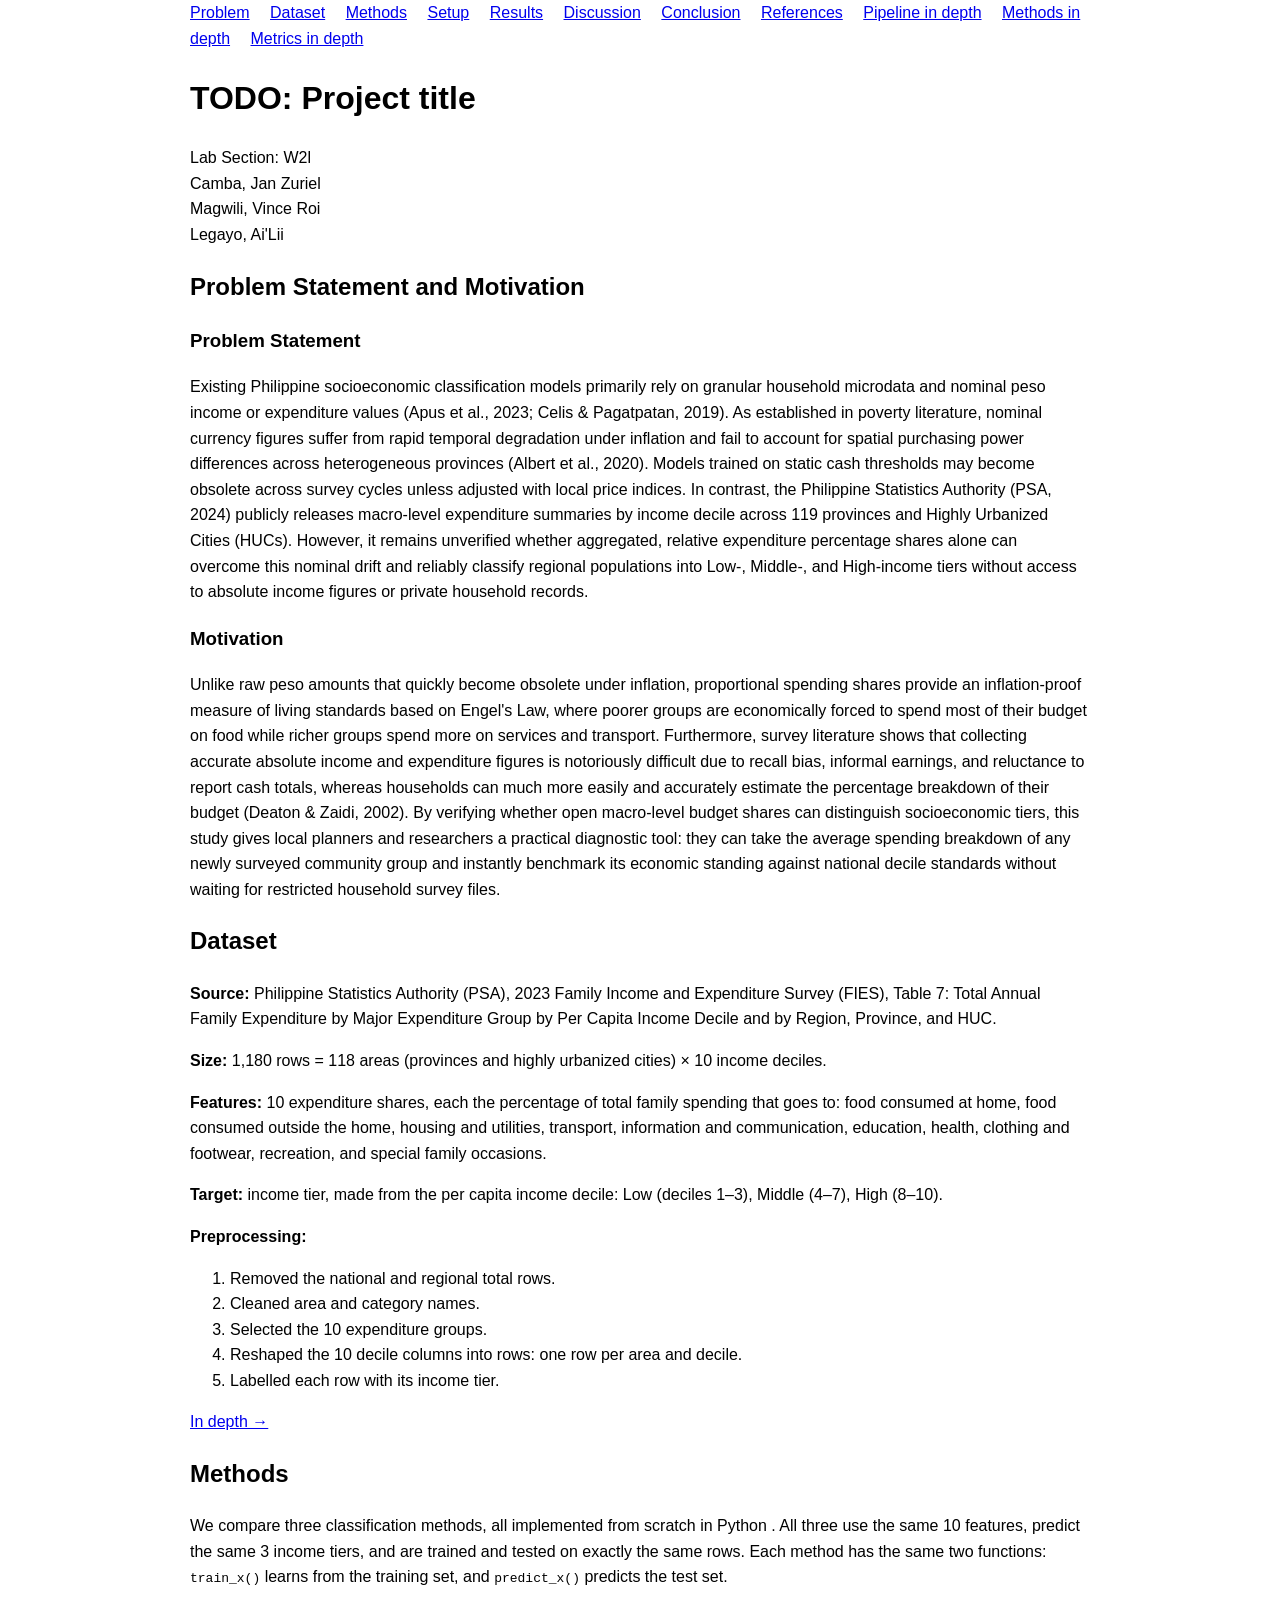
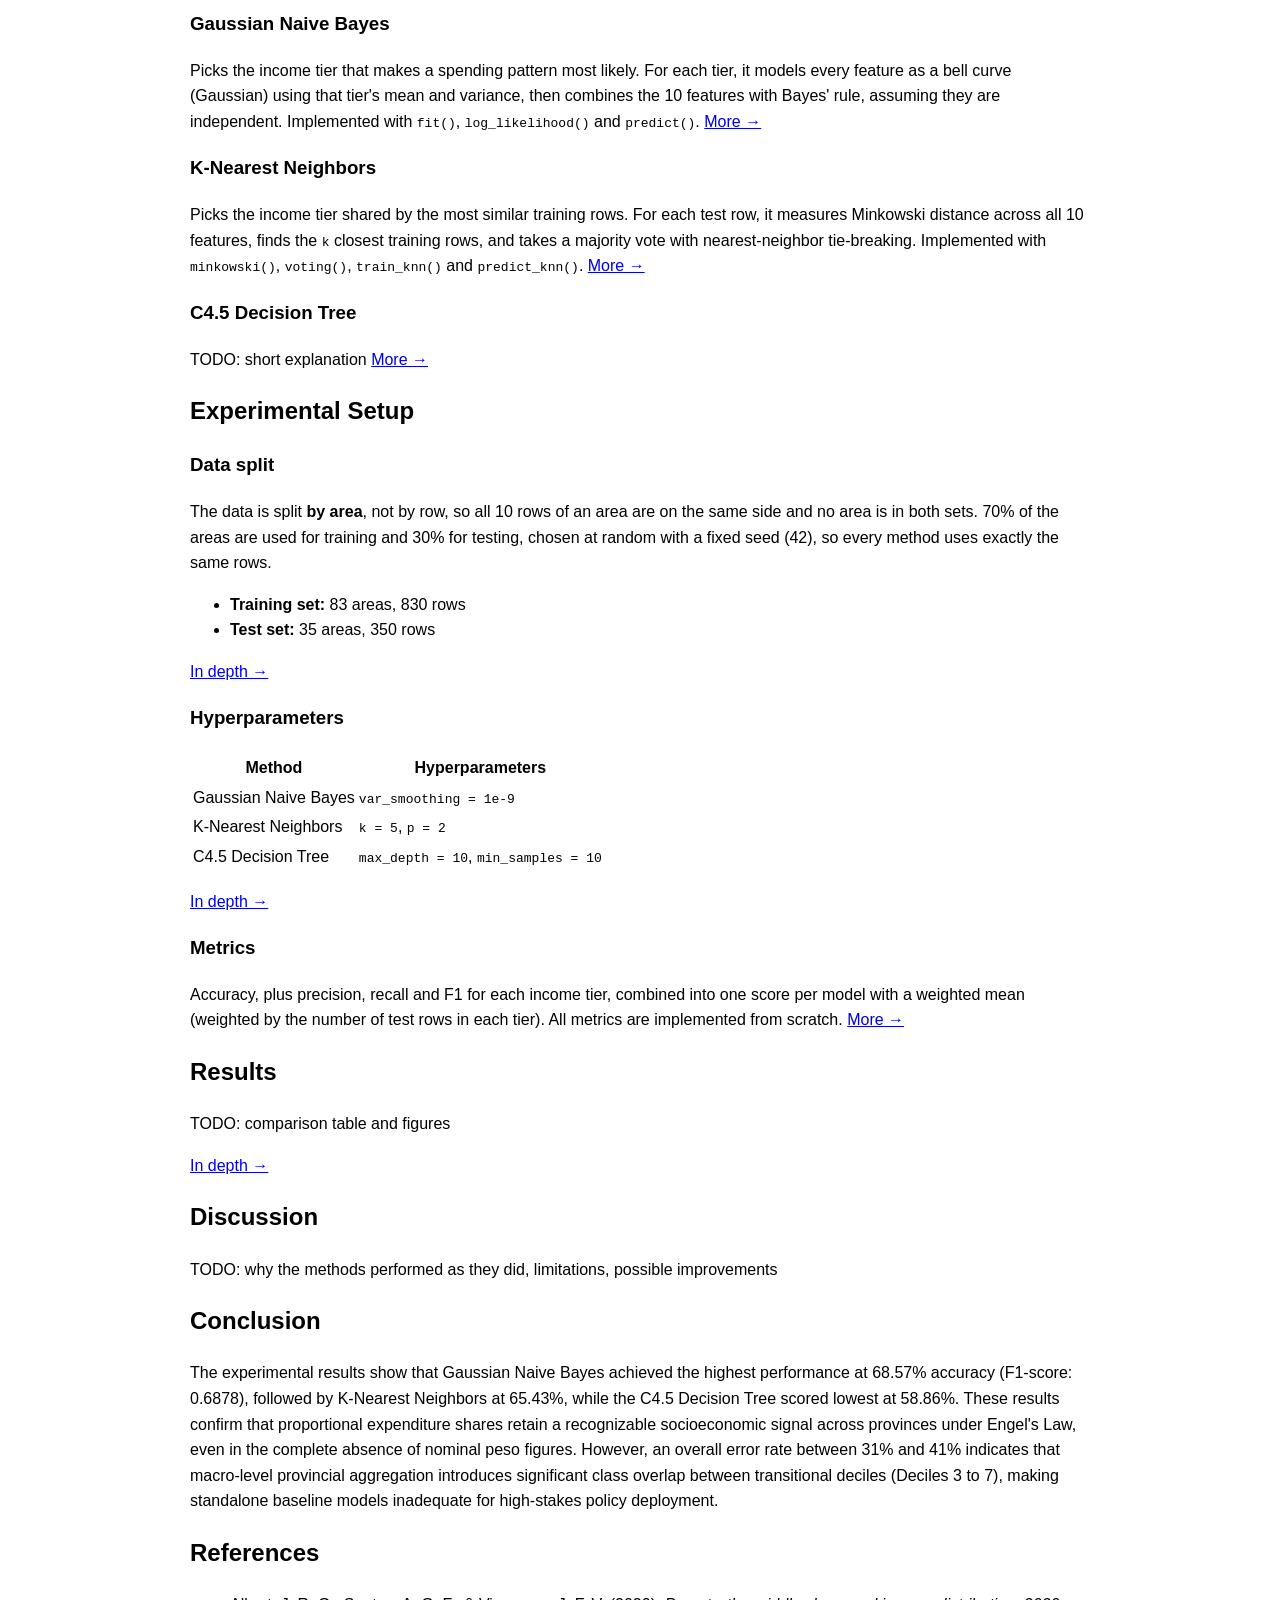
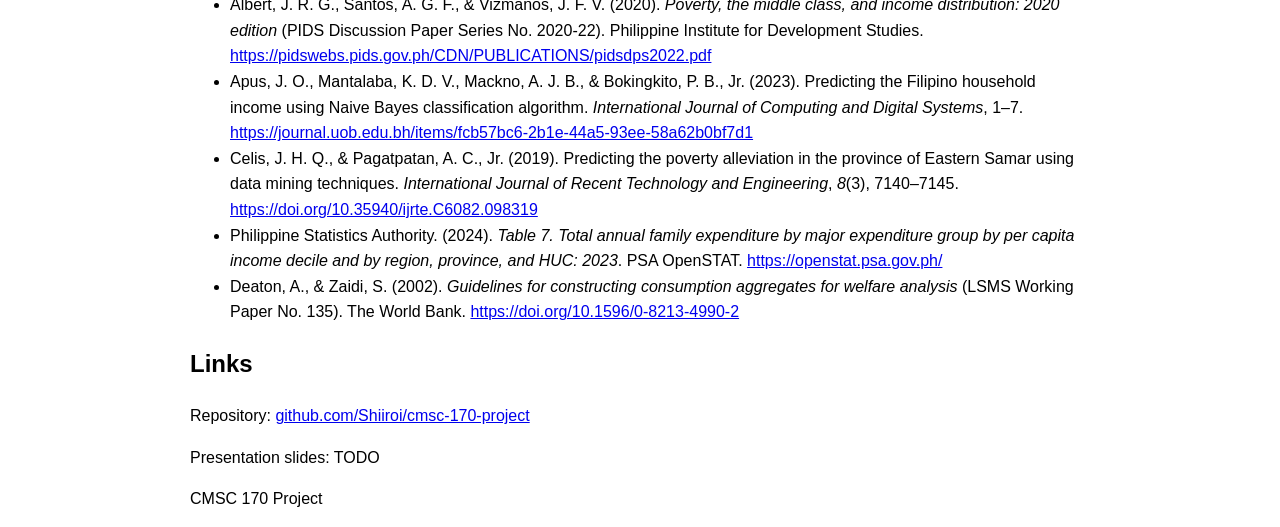
==== docs/index.html @ 62a9081d "feat: added contents for overall for prob,conclu and knn" ====
<!DOCTYPE html>
<html lang="en">

<head>
    <meta charset="UTF-8">
    <meta name="viewport" content="width=device-width, initial-scale=1.0">
    <title>CMSC 170 Project</title>
    <link rel="stylesheet" href="css/style.css">
</head>

<body>
    <header class="site-header">
        <nav class="site-nav">
            <a href="#problem">Problem</a>
            <a href="#dataset">Dataset</a>
            <a href="#methods">Methods</a>
            <a href="#setup">Setup</a>
            <a href="#results">Results</a>
            <a href="#discussion">Discussion</a>
            <a href="#conclusion">Conclusion</a>
            <a href="#references">References</a>
            <a href="pipeline.html">Pipeline in depth</a>
            <a href="methods.html">Methods in depth</a>
            <a href="metrics.html">Metrics in depth</a>
        </nav>
    </header>

    <main>
        <!-- 1. Title and group members -->
        <h1>TODO: Project title</h1>
        <p class="members">Lab Section: W2l<br>
            Camba, Jan Zuriel<br>
            Magwili, Vince Roi<br>
            Legayo, Ai'Lii</p>

        <!-- 2. Problem statement and motivation -->
        <section id="problem">
            <h2>Problem Statement and Motivation</h2>

            <h3>Problem Statement</h3>
            <p>Existing Philippine socioeconomic classification models primarily rely on granular household microdata
                and nominal peso income or expenditure values (Apus et al., 2023; Celis &amp; Pagatpatan, 2019). As
                established in poverty literature, nominal currency figures suffer from rapid temporal degradation under
                inflation and fail to account for spatial purchasing power differences across heterogeneous provinces
                (Albert et al., 2020). Models trained on static cash thresholds may become obsolete across survey
                cycles unless adjusted with local price indices. In contrast, the Philippine Statistics Authority (PSA,
                2024) publicly releases macro-level expenditure summaries by income decile across 119 provinces and
                Highly Urbanized Cities (HUCs). However, it remains unverified whether aggregated, relative expenditure
                percentage shares alone can overcome this nominal drift and reliably classify regional populations into
                Low-, Middle-, and High-income tiers without access to absolute income figures or private household
                records.</p>

            <h3>Motivation</h3>
            <p>
                Unlike raw peso amounts that quickly become obsolete under inflation, proportional spending shares
                provide an inflation-proof measure of living standards based on Engel's Law, where poorer groups are
                economically forced to spend most of their budget on food while richer groups spend more on services and
                transport. Furthermore, survey literature shows that collecting accurate absolute income and expenditure
                figures is notoriously difficult due to recall bias, informal earnings, and reluctance to report cash
                totals, whereas households can much more easily and accurately estimate the percentage breakdown of
                their budget (Deaton &amp; Zaidi, 2002). By verifying whether open macro-level budget shares can
                distinguish socioeconomic tiers, this study gives local planners and researchers a practical diagnostic
                tool: they can take the average spending breakdown of any newly surveyed community group and instantly
                benchmark its economic standing against national decile standards without waiting for restricted
                household survey files.
            </p>

            <!-- 3. Dataset description -->
            <section id="dataset">
                <h2>Dataset</h2>
                <p><strong>Source:</strong> Philippine Statistics Authority (PSA), 2023 Family Income
                    and Expenditure Survey (FIES), Table 7: Total Annual Family Expenditure by Major
                    Expenditure Group by Per Capita Income Decile and by Region, Province, and HUC.</p>
                <p><strong>Size:</strong> 1,180 rows = 118 areas (provinces and highly urbanized cities)
                    × 10 income deciles.</p>
                <p><strong>Features:</strong> 10 expenditure shares, each the percentage of total family
                    spending that goes to: food consumed at home, food consumed outside the home,
                    housing and utilities, transport, information and communication, education, health,
                    clothing and footwear, recreation, and special family occasions.</p>
                <p><strong>Target:</strong> income tier, made from the per capita income decile:
                    Low (deciles 1–3), Middle (4–7), High (8–10).</p>
                <p><strong>Preprocessing:</strong></p>
                <ol>
                    <li>Removed the national and regional total rows.</li>
                    <li>Cleaned area and category names.</li>
                    <li>Selected the 10 expenditure groups.</li>
                    <li>Reshaped the 10 decile columns into rows: one row per area and decile.</li>
                    <li>Labelled each row with its income tier.</li>
                </ol>
                <p><a href="pipeline.html#preprocessing">In depth →</a></p>
            </section>

            <!-- 4. Methods -->
            <section id="methods">
                <h2>Methods</h2>
                <p>We compare three classification methods, all implemented from scratch in Python
                    . All three use the same 10 features, predict the same 3 income tiers,
                    and are trained and tested on exactly the same rows. Each method has the same
                    two functions: <code>train_x()</code> learns from the training set, and
                    <code>predict_x()</code> predicts the test set.
                </p>

                <h3>Gaussian Naive Bayes</h3>
                <p>Picks the income tier that makes a spending pattern most likely. For each tier, it
                    models every feature as a bell curve (Gaussian) using that tier's mean and
                    variance, then combines the 10 features with Bayes' rule, assuming they are
                    independent. Implemented with <code>fit()</code>, <code>log_likelihood()</code>
                    and <code>predict()</code>. <a href="methods.html#naive-bayes">More →</a></p>

                <h3>K-Nearest Neighbors</h3>
                <p>Picks the income tier shared by the most similar training rows. For each test row,
                    it measures Minkowski distance across all 10 features, finds the <code>k</code>
                    closest training rows, and takes a majority vote with nearest-neighbor
                    tie-breaking. Implemented with <code>minkowski()</code>, <code>voting()</code>,
                    <code>train_knn()</code> and <code>predict_knn()</code>. <a href="methods.html#knn">More →</a>
                </p>

                <h3>C4.5 Decision Tree</h3>
                <p>TODO: short explanation <a href="methods.html#decision-tree">More →</a></p>
            </section>

            <!-- 5. Experimental setup -->
            <section id="setup">
                <h2>Experimental Setup</h2>

                <h3>Data split</h3>
                <p>The data is split <strong>by area</strong>, not by row, so all 10 rows of an area
                    are on the same side and no area is in both sets. 70% of the areas are used for
                    training and 30% for testing, chosen at random with a fixed seed (42), so every
                    method uses exactly the same rows.</p>
                <ul>
                    <li><strong>Training set:</strong> 83 areas, 830 rows</li>
                    <li><strong>Test set:</strong> 35 areas, 350 rows</li>
                </ul>
                <p><a href="pipeline.html#split">In depth →</a></p>

                <h3>Hyperparameters</h3>
                <table>
                    <thead>
                        <tr>
                            <th>Method</th>
                            <th>Hyperparameters</th>
                        </tr>
                    </thead>
                    <tbody>
                        <tr>
                            <td>Gaussian Naive Bayes</td>
                            <td><code>var_smoothing = 1e-9</code></td>
                        </tr>
                        <tr>
                            <td>K-Nearest Neighbors</td>
                            <td><code>k = 5</code>, <code>p = 2</code></td>
                        </tr>
                        <tr>
                            <td>C4.5 Decision Tree</td>
                            <td><code>max_depth = 10</code>, <code>min_samples = 10</code></td>
                        </tr>
                    </tbody>
                </table>
                <p><a href="pipeline.html#training">In depth →</a></p>

                <h3>Metrics</h3>
                <p>Accuracy, plus precision, recall and F1 for each income tier, combined into one
                    score per model with a weighted mean (weighted by the number of test rows in each
                    tier). All metrics are implemented from scratch.
                    <a href="metrics.html">More →</a>
                </p>
            </section>

            <!-- 6. Results -->
            <section id="results">
                <h2>Results</h2>
                <p>TODO: comparison table and figures</p>
                <p><a href="pipeline.html#evaluation">In depth →</a></p>
            </section>

            <!-- 7. Discussion -->
            <section id="discussion">
                <h2>Discussion</h2>
                <p>TODO: why the methods performed as they did, limitations, possible improvements</p>
            </section>

            <!-- 8. Conclusion -->
            <section id="conclusion">
                <h2>Conclusion</h2>
                <p>The experimental results show that Gaussian Naive Bayes achieved the highest performance at 68.57%
                    accuracy (F1-score: 0.6878), followed by K-Nearest Neighbors at 65.43%, while the C4.5 Decision Tree
                    scored lowest at 58.86%. These results confirm that proportional expenditure shares retain a
                    recognizable socioeconomic signal across provinces under Engel's Law, even in the complete absence
                    of nominal peso figures. However, an overall error rate between 31% and 41% indicates that
                    macro-level provincial aggregation introduces significant class overlap between transitional deciles
                    (Deciles 3 to 7), making standalone baseline models inadequate for high-stakes policy deployment.
                </p>
            </section>

            <!-- 9. References -->
            <section id="references">
                <h2>References</h2>
                <ul>
                    <li>Albert, J. R. G., Santos, A. G. F., &amp; Vizmanos, J. F. V. (2020). <em>Poverty, the middle
                            class, and income distribution: 2020 edition</em> (PIDS Discussion Paper Series No.
                        2020-22). Philippine Institute for Development Studies. <a
                            href="https://pidswebs.pids.gov.ph/CDN/PUBLICATIONS/pidsdps2022.pdf">https://pidswebs.pids.gov.ph/CDN/PUBLICATIONS/pidsdps2022.pdf</a>
                    </li>
                    <li>Apus, J. O., Mantalaba, K. D. V., Mackno, A. J. B., &amp; Bokingkito, P. B., Jr. (2023).
                        Predicting the Filipino household income using Naive Bayes classification algorithm.
                        <em>International Journal of Computing and Digital Systems</em>, 1–7. <a
                            href="https://journal.uob.edu.bh/items/fcb57bc6-2b1e-44a5-93ee-58a62b0bf7d1">https://journal.uob.edu.bh/items/fcb57bc6-2b1e-44a5-93ee-58a62b0bf7d1</a>
                    </li>
                    <li>Celis, J. H. Q., &amp; Pagatpatan, A. C., Jr. (2019). Predicting the poverty alleviation in the
                        province of Eastern Samar using data mining techniques. <em>International Journal of Recent
                            Technology and Engineering</em>, <em>8</em>(3), 7140–7145. <a
                            href="https://doi.org/10.35940/ijrte.C6082.098319">https://doi.org/10.35940/ijrte.C6082.098319</a>
                    </li>
                    <li>Philippine Statistics Authority. (2024). <em>Table 7. Total annual family expenditure by major
                            expenditure group by per capita income decile and by region, province, and HUC: 2023</em>.
                        PSA OpenSTAT. <a href="https://openstat.psa.gov.ph/">https://openstat.psa.gov.ph/</a></li>
                    <li>Deaton, A., &amp; Zaidi, S. (2002). <em>Guidelines for constructing consumption aggregates for
                            welfare analysis</em> (LSMS Working Paper No. 135). The World Bank. <a
                            href="https://doi.org/10.1596/0-8213-4990-2">https://doi.org/10.1596/0-8213-4990-2</a>
                    </li>
                </ul>
            </section>

            <!-- 10. Links -->
            <section id="links">
                <h2>Links</h2>
                <p>Repository: <a
                        href="https://github.com/Shiiroi/cmsc-170-project">github.com/Shiiroi/cmsc-170-project</a></p>
                <p>Presentation slides: TODO</p>
            </section>
    </main>

    <footer class="site-footer">
        <p>CMSC 170 Project</p>
    </footer>
</body>

</html>
---- docs/css/style.css ----
body {
  font-family: sans-serif;
  max-width: 900px;
  margin: 0 auto;
  padding: 0 16px;
  line-height: 1.6;
}

.site-nav a {
  margin-right: 16px;
}

.site-nav a.active {
  font-weight: bold;
}


/* ---------- pipeline figure (pipeline.html) ---------- */
.pipeline-figure { margin: 12px 0 16px; overflow-x: auto; }
.pipeline-svg { width: 100%; min-width: 620px; max-width: 900px; height: auto; display: block; }
.pipe-box rect { fill: #f6f7fb; stroke: #99a; stroke-width: 1.2; }
.pipe-box.data rect { fill: #fff; stroke-dasharray: 5 3; }
.pipe-box:hover rect { fill: #e3e7f7; }
.pipe-box.current rect { fill: #3b4cca; stroke: #3b4cca; }
.pipe-label { font: 14px sans-serif; text-anchor: middle; fill: #222; }
.pipe-sub { font: 11px monospace; text-anchor: middle; fill: #667; }
.pipe-box.current .pipe-label, .pipe-box.current .pipe-sub { fill: #fff; }
.pipe-line { stroke: #889; stroke-width: 1.5; }
.pipe-arrowhead { fill: #889; }
 
/* "What it does / Input → output / Where in the code" box */
.stage-meta { background: #f6f7fb; border-left: 3px solid #99a; padding: 6px 12px; margin: 8px 0; }
.stage-meta p { margin: 4px 0; }
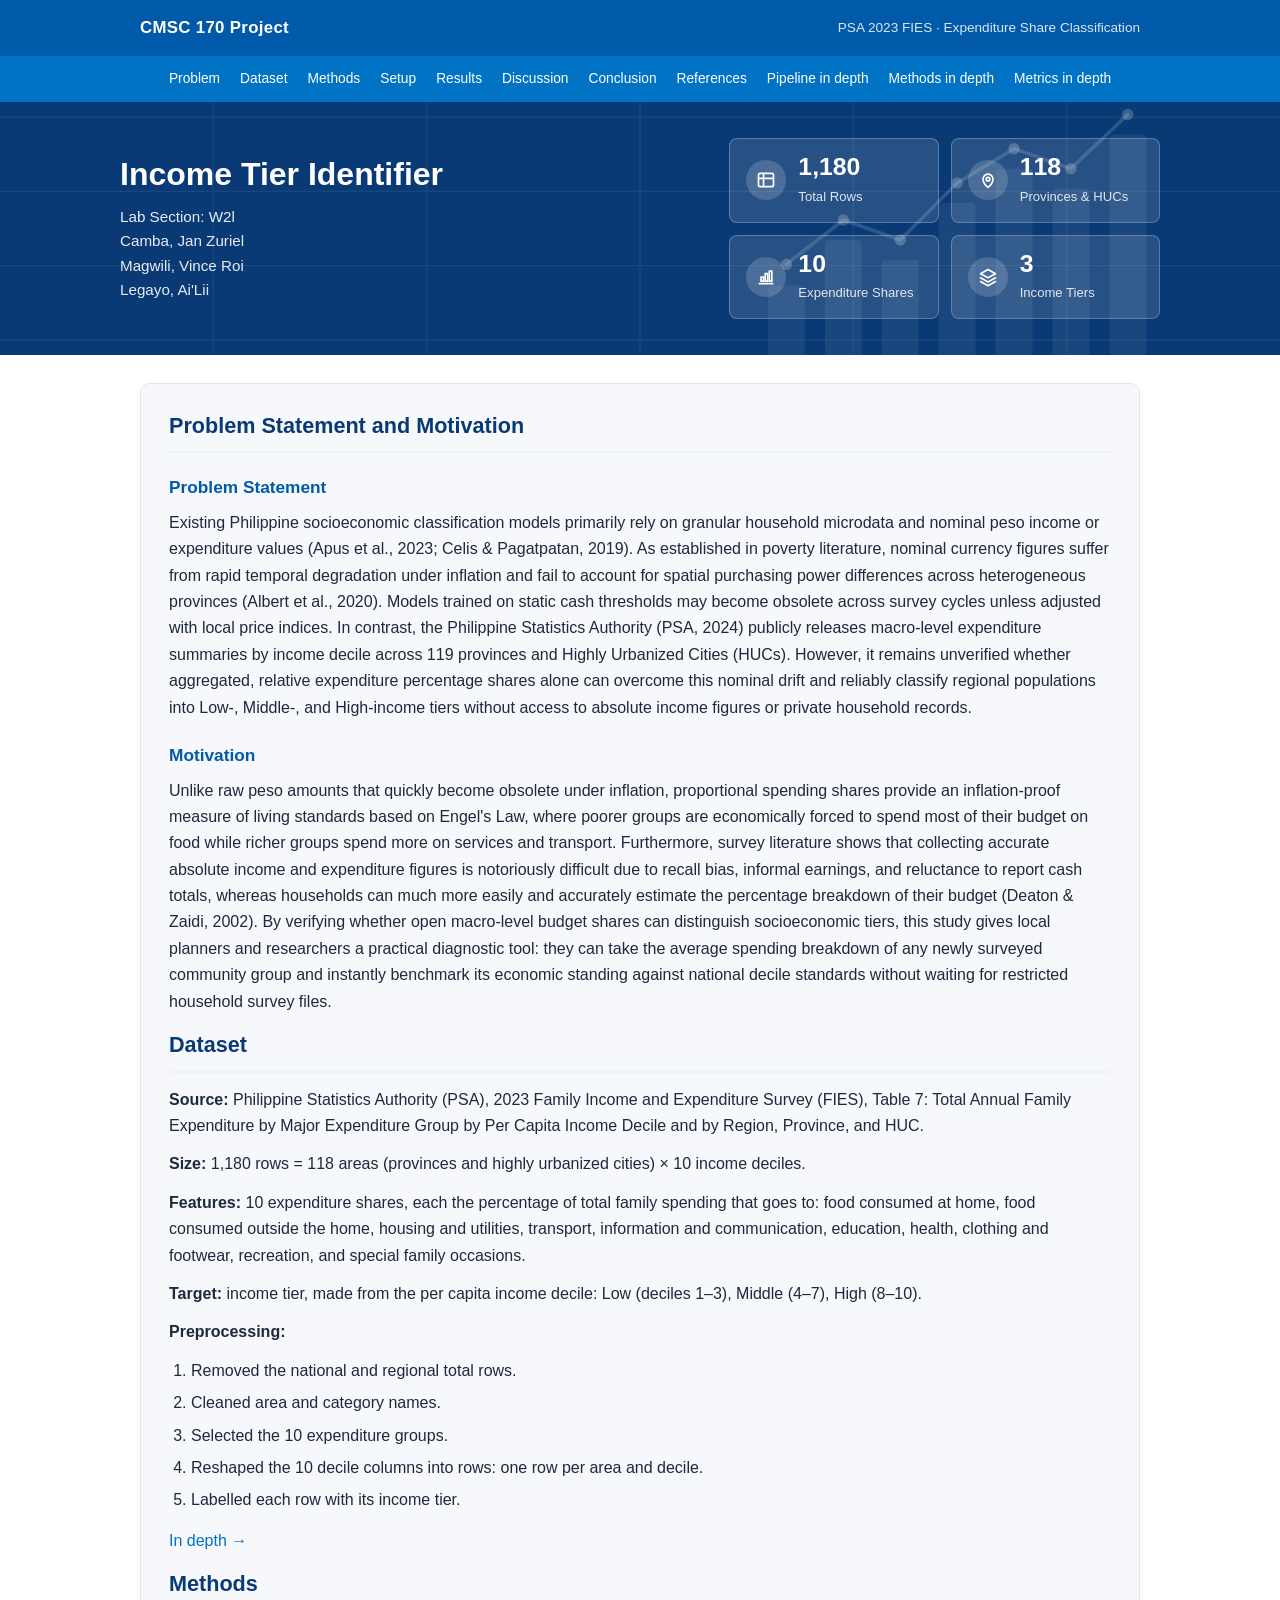
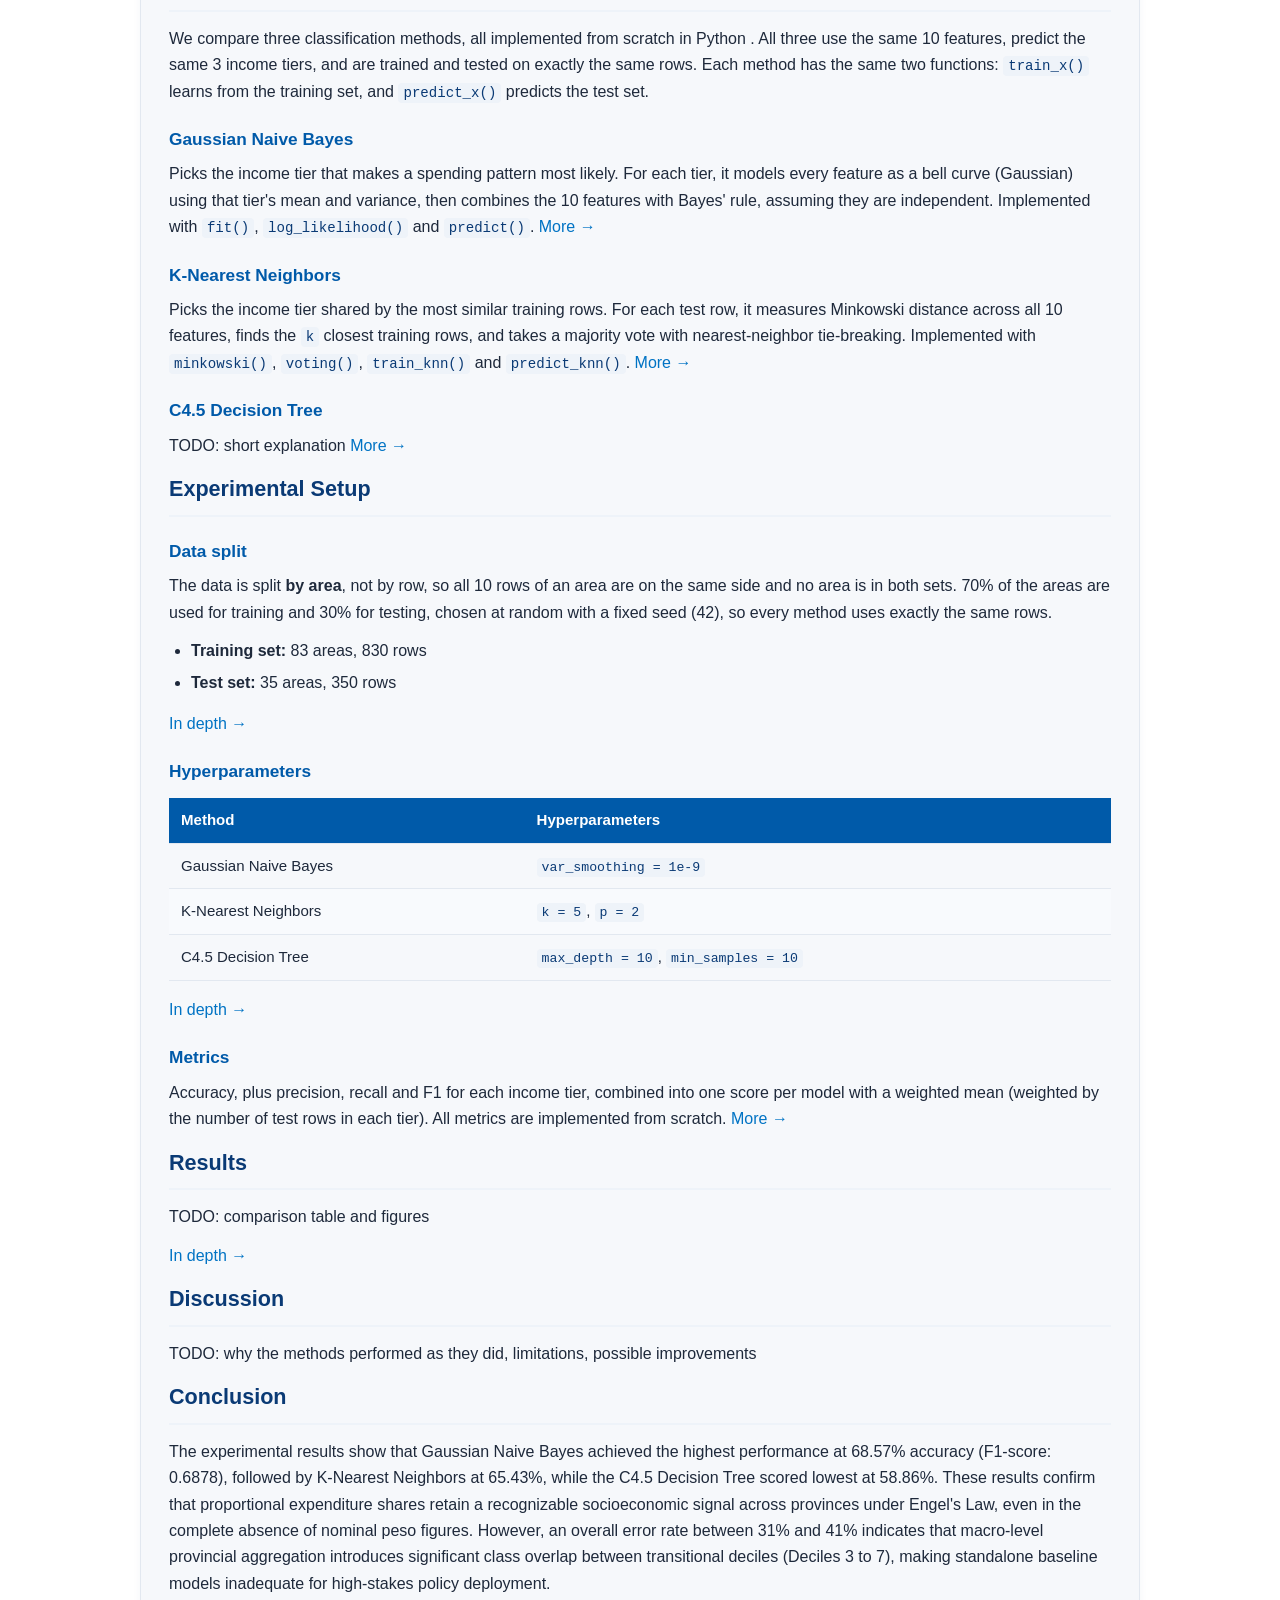
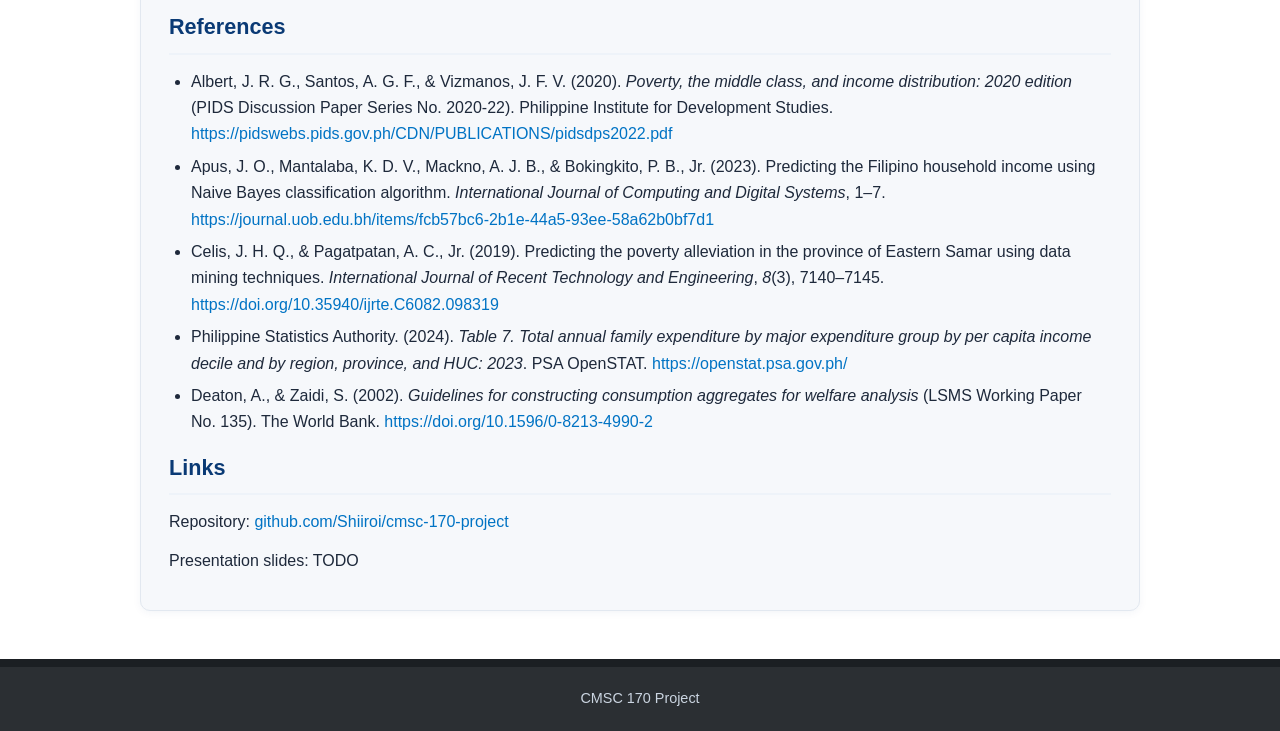
==== commit 2d25a644: "feat: added initlial design" ====
--- a/docs/index.html
+++ b/docs/index.html
@@ -4,34 +4,84 @@
 <head>
     <meta charset="UTF-8">
     <meta name="viewport" content="width=device-width, initial-scale=1.0">
-    <title>CMSC 170 Project</title>
+    <title>Income Tier Identifier</title>
     <link rel="stylesheet" href="css/style.css">
 </head>
 
 <body>
     <header class="site-header">
-        <nav class="site-nav">
-            <a href="#problem">Problem</a>
-            <a href="#dataset">Dataset</a>
-            <a href="#methods">Methods</a>
-            <a href="#setup">Setup</a>
-            <a href="#results">Results</a>
-            <a href="#discussion">Discussion</a>
-            <a href="#conclusion">Conclusion</a>
-            <a href="#references">References</a>
-            <a href="pipeline.html">Pipeline in depth</a>
-            <a href="methods.html">Methods in depth</a>
-            <a href="metrics.html">Metrics in depth</a>
-        </nav>
+        <div class="agency-bar">
+            <span class="agency-title">CMSC 170 Project</span>
+            <span class="agency-subtitle">PSA 2023 FIES · Expenditure Share Classification</span>
+        </div>
+        <div class="site-nav-wrap">
+            <nav class="site-nav">
+                <a href="#problem">Problem</a>
+                <a href="#dataset">Dataset</a>
+                <a href="#methods">Methods</a>
+                <a href="#setup">Setup</a>
+                <a href="#results">Results</a>
+                <a href="#discussion">Discussion</a>
+                <a href="#conclusion">Conclusion</a>
+                <a href="#references">References</a>
+                <a href="pipeline.html">Pipeline in depth</a>
+                <a href="methods.html">Methods in depth</a>
+                <a href="metrics.html">Metrics in depth</a>
+            </nav>
+        </div>
     </header>
 
+    <section class="hero">
+        <div class="hero-inner">
+            <div>
+                <h1>Income Tier Identifier</h1>
+                <p class="members">Lab Section: W2l<br>
+                    Camba, Jan Zuriel<br>
+                    Magwili, Vince Roi<br>
+                    Legayo, Ai'Lii</p>
+            </div>
+            <div class="hero-stats">
+                <div class="stat-card">
+                    <span class="stat-icon" aria-hidden="true">
+                        <svg width="20" height="20" viewBox="0 0 24 24" fill="none" stroke="currentColor" stroke-width="2" stroke-linecap="round" stroke-linejoin="round"><rect x="3" y="4" width="18" height="16" rx="2"/><path d="M3 10h18M9 4v16"/></svg>
+                    </span>
+                    <div>
+                        <span class="stat-value">1,180</span>
+                        <span class="stat-label">Total Rows</span>
+                    </div>
+                </div>
+                <div class="stat-card">
+                    <span class="stat-icon" aria-hidden="true">
+                        <svg width="20" height="20" viewBox="0 0 24 24" fill="none" stroke="currentColor" stroke-width="2" stroke-linecap="round" stroke-linejoin="round"><path d="M12 21s-6-5.3-6-10a6 6 0 1 1 12 0c0 4.7-6 10-6 10z"/><circle cx="12" cy="11" r="2.2"/></svg>
+                    </span>
+                    <div>
+                        <span class="stat-value">118</span>
+                        <span class="stat-label">Provinces &amp; HUCs</span>
+                    </div>
+                </div>
+                <div class="stat-card">
+                    <span class="stat-icon" aria-hidden="true">
+                        <svg width="20" height="20" viewBox="0 0 24 24" fill="none" stroke="currentColor" stroke-width="2" stroke-linecap="round" stroke-linejoin="round"><path d="M4 20h16"/><rect x="6" y="12" width="3" height="5"/><rect x="11" y="8" width="3" height="9"/><rect x="16" y="5" width="3" height="12"/></svg>
+                    </span>
+                    <div>
+                        <span class="stat-value">10</span>
+                        <span class="stat-label">Expenditure Shares</span>
+                    </div>
+                </div>
+                <div class="stat-card">
+                    <span class="stat-icon" aria-hidden="true">
+                        <svg width="20" height="20" viewBox="0 0 24 24" fill="none" stroke="currentColor" stroke-width="2" stroke-linecap="round" stroke-linejoin="round"><polygon points="12 3 3 8 12 13 21 8 12 3"/><polyline points="3 13 12 18 21 13"/><polyline points="3 17.5 12 22.5 21 17.5"/></svg>
+                    </span>
+                    <div>
+                        <span class="stat-value">3</span>
+                        <span class="stat-label">Income Tiers</span>
+                    </div>
+                </div>
+            </div>
+        </div>
+    </section>
+
     <main>
-        <!-- 1. Title and group members -->
-        <h1>TODO: Project title</h1>
-        <p class="members">Lab Section: W2l<br>
-            Camba, Jan Zuriel<br>
-            Magwili, Vince Roi<br>
-            Legayo, Ai'Lii</p>
 
         <!-- 2. Problem statement and motivation -->
         <section id="problem">
--- a/docs/css/style.css
+++ b/docs/css/style.css
@@ -1,33 +1,394 @@
+/* PSA OpenSTAT-inspired theme for CMSC 170 Project */
+
+:root {
+  --psa-navy: #0a3a75;
+  --psa-blue: #005aa9;
+  --psa-blue-bright: #0073c4;
+  --psa-blue-hover: #004c8f;
+  --bg-page: #ffffff;
+  --bg-card: #f6f8fb;
+  --bg-ice: #e8f1fb;
+  --bg-muted: #eef3f9;
+  --text-main: #1e293b;
+  --text-muted: #475569;
+  --border: #e2e8f0;
+}
+
+*,
+*::before,
+*::after {
+  box-sizing: border-box;
+}
+
+html {
+  scroll-behavior: smooth;
+}
+
 body {
-  font-family: sans-serif;
-  max-width: 900px;
+  margin: 0;
+  font-family: -apple-system, BlinkMacSystemFont, "Segoe UI", Roboto, "Helvetica Neue", Arial, sans-serif;
+  font-size: 16px;
+  line-height: 1.65;
+  color: var(--text-main);
+  background: var(--bg-page);
+}
+
+a {
+  color: var(--psa-blue-bright);
+  text-decoration: none;
+}
+
+a:hover {
+  text-decoration: underline;
+}
+
+/* ---------- Header & Navigation (OpenSTAT two-tier bar) ---------- */
+.site-header {
+  background: var(--psa-blue);
+  color: #ffffff;
+}
+
+.agency-bar {
+  max-width: 1040px;
   margin: 0 auto;
-  padding: 0 16px;
+  padding: 14px 20px;
+  display: flex;
+  flex-wrap: wrap;
+  align-items: center;
+  justify-content: space-between;
+  gap: 8px;
+}
+
+.agency-title {
+  font-size: 1.05rem;
+  font-weight: 700;
+  letter-spacing: 0.02em;
+  color: #ffffff;
+}
+
+.agency-subtitle {
+  font-size: 0.85rem;
+  color: rgba(255, 255, 255, 0.85);
+}
+
+.site-nav-wrap {
+  background: var(--psa-blue-bright);
+}
+
+.site-nav {
+  max-width: 1120px;
+  margin: 0 auto;
+  padding: 6px 16px;
+  display: flex;
+  flex-wrap: wrap;
+  align-items: center;
+  justify-content: center;
+  gap: 2px;
+}
+
+.site-nav a {
+  color: #ffffff;
+  font-size: 0.86rem;
+  font-weight: 500;
+  padding: 6px 9px;
+  border-radius: 4px;
+  white-space: nowrap;
+  transition: background-color 0.15s ease;
+}
+
+.site-nav a:hover,
+.site-nav a.active {
+  background: rgba(255, 255, 255, 0.18);
+  text-decoration: none;
+}
+
+.site-nav a.active {
+  font-weight: 700;
+}
+
+/* ---------- Hero Banner (index.html) ---------- */
+.hero {
+  background-color: var(--psa-navy);
+  background-image: url("data:image/svg+xml,%3Csvg xmlns='http://www.w3.org/2000/svg' width='900' height='260' viewBox='0 0 900 260'%3E%3Cg stroke='rgba(255,255,255,0.06)' stroke-width='1' fill='none'%3E%3Cpath d='M0 52h900M0 104h900M0 156h900M0 208h900M150 0v260M300 0v260M450 0v260M600 0v260M750 0v260'/%3E%3C/g%3E%3Cg fill='rgba(255,255,255,0.06)'%3E%3Crect x='540' y='170' width='26' height='90' rx='3'/%3E%3Crect x='580' y='138' width='26' height='122' rx='3'/%3E%3Crect x='620' y='152' width='26' height='108' rx='3'/%3E%3Crect x='660' y='112' width='26' height='148' rx='3'/%3E%3Crect x='700' y='88' width='26' height='172' rx='3'/%3E%3Crect x='740' y='102' width='26' height='158' rx='3'/%3E%3Crect x='780' y='64' width='26' height='196' rx='3'/%3E%3C/g%3E%3Cpolyline points='553,155 593,124 633,138 673,98 713,74 753,88 793,50' fill='none' stroke='rgba(255,255,255,0.14)' stroke-width='2.5' stroke-linecap='round' stroke-linejoin='round'/%3E%3Cg fill='rgba(255,255,255,0.2)'%3E%3Ccircle cx='553' cy='155' r='4'/%3E%3Ccircle cx='593' cy='124' r='4'/%3E%3Ccircle cx='633' cy='138' r='4'/%3E%3Ccircle cx='673' cy='98' r='4'/%3E%3Ccircle cx='713' cy='74' r='4'/%3E%3Ccircle cx='753' cy='88' r='4'/%3E%3Ccircle cx='793' cy='50' r='4'/%3E%3C/g%3E%3C/svg%3E");
+  background-repeat: no-repeat;
+  background-position: right center;
+  background-size: cover;
+  color: #ffffff;
+  padding: 36px 20px;
+}
+
+.hero-inner {
+  max-width: 1040px;
+  margin: 0 auto;
+  display: grid;
+  grid-template-columns: 1.35fr 1fr;
+  gap: 28px;
+  align-items: center;
+}
+
+.hero h1 {
+  margin: 0 0 12px;
+  font-size: 2rem;
+  line-height: 1.2;
+  color: #ffffff;
+}
+
+.hero .members {
+  margin: 0;
+  font-size: 0.95rem;
   line-height: 1.6;
-}
-
-.site-nav a {
-  margin-right: 16px;
-}
-
-.site-nav a.active {
-  font-weight: bold;
-}
-
-
-/* ---------- pipeline figure (pipeline.html) ---------- */
-.pipeline-figure { margin: 12px 0 16px; overflow-x: auto; }
-.pipeline-svg { width: 100%; min-width: 620px; max-width: 900px; height: auto; display: block; }
-.pipe-box rect { fill: #f6f7fb; stroke: #99a; stroke-width: 1.2; }
-.pipe-box.data rect { fill: #fff; stroke-dasharray: 5 3; }
-.pipe-box:hover rect { fill: #e3e7f7; }
-.pipe-box.current rect { fill: #3b4cca; stroke: #3b4cca; }
-.pipe-label { font: 14px sans-serif; text-anchor: middle; fill: #222; }
-.pipe-sub { font: 11px monospace; text-anchor: middle; fill: #667; }
-.pipe-box.current .pipe-label, .pipe-box.current .pipe-sub { fill: #fff; }
-.pipe-line { stroke: #889; stroke-width: 1.5; }
-.pipe-arrowhead { fill: #889; }
- 
-/* "What it does / Input → output / Where in the code" box */
-.stage-meta { background: #f6f7fb; border-left: 3px solid #99a; padding: 6px 12px; margin: 8px 0; }
-.stage-meta p { margin: 4px 0; }+  color: rgba(255, 255, 255, 0.9);
+}
+
+.hero-stats {
+  display: grid;
+  grid-template-columns: repeat(2, 1fr);
+  gap: 12px;
+}
+
+.stat-card {
+  display: flex;
+  align-items: center;
+  gap: 12px;
+  background: rgba(255, 255, 255, 0.12);
+  border: 1px solid rgba(255, 255, 255, 0.24);
+  border-radius: 8px;
+  padding: 14px 16px;
+}
+
+.stat-icon {
+  width: 40px;
+  height: 40px;
+  border-radius: 50%;
+  background: rgba(255, 255, 255, 0.16);
+  display: flex;
+  align-items: center;
+  justify-content: center;
+  flex-shrink: 0;
+  color: #ffffff;
+}
+
+.stat-value {
+  display: block;
+  font-size: 1.55rem;
+  font-weight: 700;
+  line-height: 1.15;
+  color: #ffffff;
+}
+
+.stat-label {
+  display: block;
+  margin-top: 4px;
+  font-size: 0.82rem;
+  color: rgba(255, 255, 255, 0.85);
+}
+
+/* ---------- Main Content & Section Cards ---------- */
+main {
+  max-width: 1040px;
+  margin: 28px auto 48px;
+  padding: 0 20px;
+}
+
+main > h1 {
+  margin: 0 0 10px;
+  font-size: 1.9rem;
+  color: var(--psa-navy);
+  padding-bottom: 8px;
+  border-bottom: 3px solid var(--psa-blue-bright);
+}
+
+main > section {
+  background: var(--bg-card);
+  border: 1px solid var(--border);
+  border-radius: 10px;
+  padding: 24px 28px;
+  margin-bottom: 22px;
+  box-shadow: 0 2px 8px rgba(10, 58, 117, 0.05);
+}
+
+h2 {
+  margin: 0 0 14px;
+  font-size: 1.35rem;
+  color: var(--psa-navy);
+  padding-bottom: 8px;
+  border-bottom: 2px solid var(--bg-muted);
+}
+
+h3 {
+  margin: 20px 0 8px;
+  font-size: 1.08rem;
+  color: var(--psa-blue);
+}
+
+p {
+  margin: 0 0 12px;
+}
+
+ul,
+ol {
+  margin: 0 0 14px;
+  padding-left: 22px;
+}
+
+li {
+  margin-bottom: 6px;
+}
+
+/* ---------- Tables ---------- */
+table {
+  width: 100%;
+  border-collapse: collapse;
+  margin: 12px 0 16px;
+  font-size: 0.94rem;
+}
+
+th,
+td {
+  padding: 10px 12px;
+  text-align: left;
+  border-bottom: 1px solid var(--border);
+}
+
+thead th {
+  background: var(--psa-blue);
+  color: #ffffff;
+  font-weight: 600;
+}
+
+tbody tr:nth-child(even) {
+  background: #f8fafd;
+}
+
+tbody tr:hover {
+  background: var(--bg-muted);
+}
+
+/* ---------- Code & Preformatted Blocks ---------- */
+code {
+  font-family: ui-monospace, SFMono-Regular, Menlo, Monaco, Consolas, monospace;
+  font-size: 0.88em;
+  background: var(--bg-muted);
+  color: var(--psa-navy);
+  padding: 2px 5px;
+  border-radius: 4px;
+}
+
+pre {
+  background: var(--bg-muted);
+  border: 1px solid var(--border);
+  border-left: 3px solid var(--psa-blue-bright);
+  border-radius: 6px;
+  padding: 12px 14px;
+  margin: 10px 0 14px;
+  overflow-x: auto;
+  line-height: 1.5;
+}
+
+pre code {
+  background: none;
+  padding: 0;
+  font-size: 0.88rem;
+}
+
+/* ---------- Footer ---------- */
+.site-footer {
+  background: #2b2f33;
+  color: #cbd5e1;
+  text-align: center;
+  padding: 20px;
+  font-size: 0.9rem;
+  border-top: 8px solid #1b1f23;
+}
+
+.site-footer p {
+  margin: 0;
+}
+
+/* ---------- Pipeline figure (pipeline.html) ---------- */
+.pipeline-figure {
+  margin: 12px 0 16px;
+  overflow-x: auto;
+}
+
+.pipeline-svg {
+  width: 100%;
+  min-width: 620px;
+  max-width: 960px;
+  height: auto;
+  display: block;
+}
+
+.pipe-box rect {
+  fill: var(--bg-muted);
+  stroke: var(--psa-blue);
+  stroke-width: 1.2;
+}
+
+.pipe-box.data rect {
+  fill: #ffffff;
+  stroke-dasharray: 5 3;
+}
+
+.pipe-box:hover rect {
+  fill: #dce8f6;
+}
+
+.pipe-box.current rect {
+  fill: var(--psa-blue);
+  stroke: var(--psa-navy);
+}
+
+.pipe-label {
+  font: 14px sans-serif;
+  text-anchor: middle;
+  fill: var(--text-main);
+}
+
+.pipe-sub {
+  font: 11px monospace;
+  text-anchor: middle;
+  fill: var(--text-muted);
+}
+
+.pipe-box.current .pipe-label,
+.pipe-box.current .pipe-sub {
+  fill: #ffffff;
+}
+
+.pipe-line {
+  stroke: var(--psa-blue);
+  stroke-width: 1.5;
+}
+
+.pipe-arrowhead {
+  fill: var(--psa-blue);
+}
+
+
+.stage-meta {
+  background: var(--bg-muted);
+  border-left: 3px solid var(--psa-blue-bright);
+  padding: 8px 14px;
+  margin: 10px 0;
+  border-radius: 0 6px 6px 0;
+}
+
+.stage-meta p {
+  margin: 4px 0;
+}
+
+/* ---------- Responsive ---------- */
+@media (max-width: 768px) {
+  .hero-inner {
+    grid-template-columns: 1fr;
+  }
+
+  .hero h1 {
+    font-size: 1.6rem;
+  }
+
+  main > section {
+    padding: 18px 16px;
+  }
+}
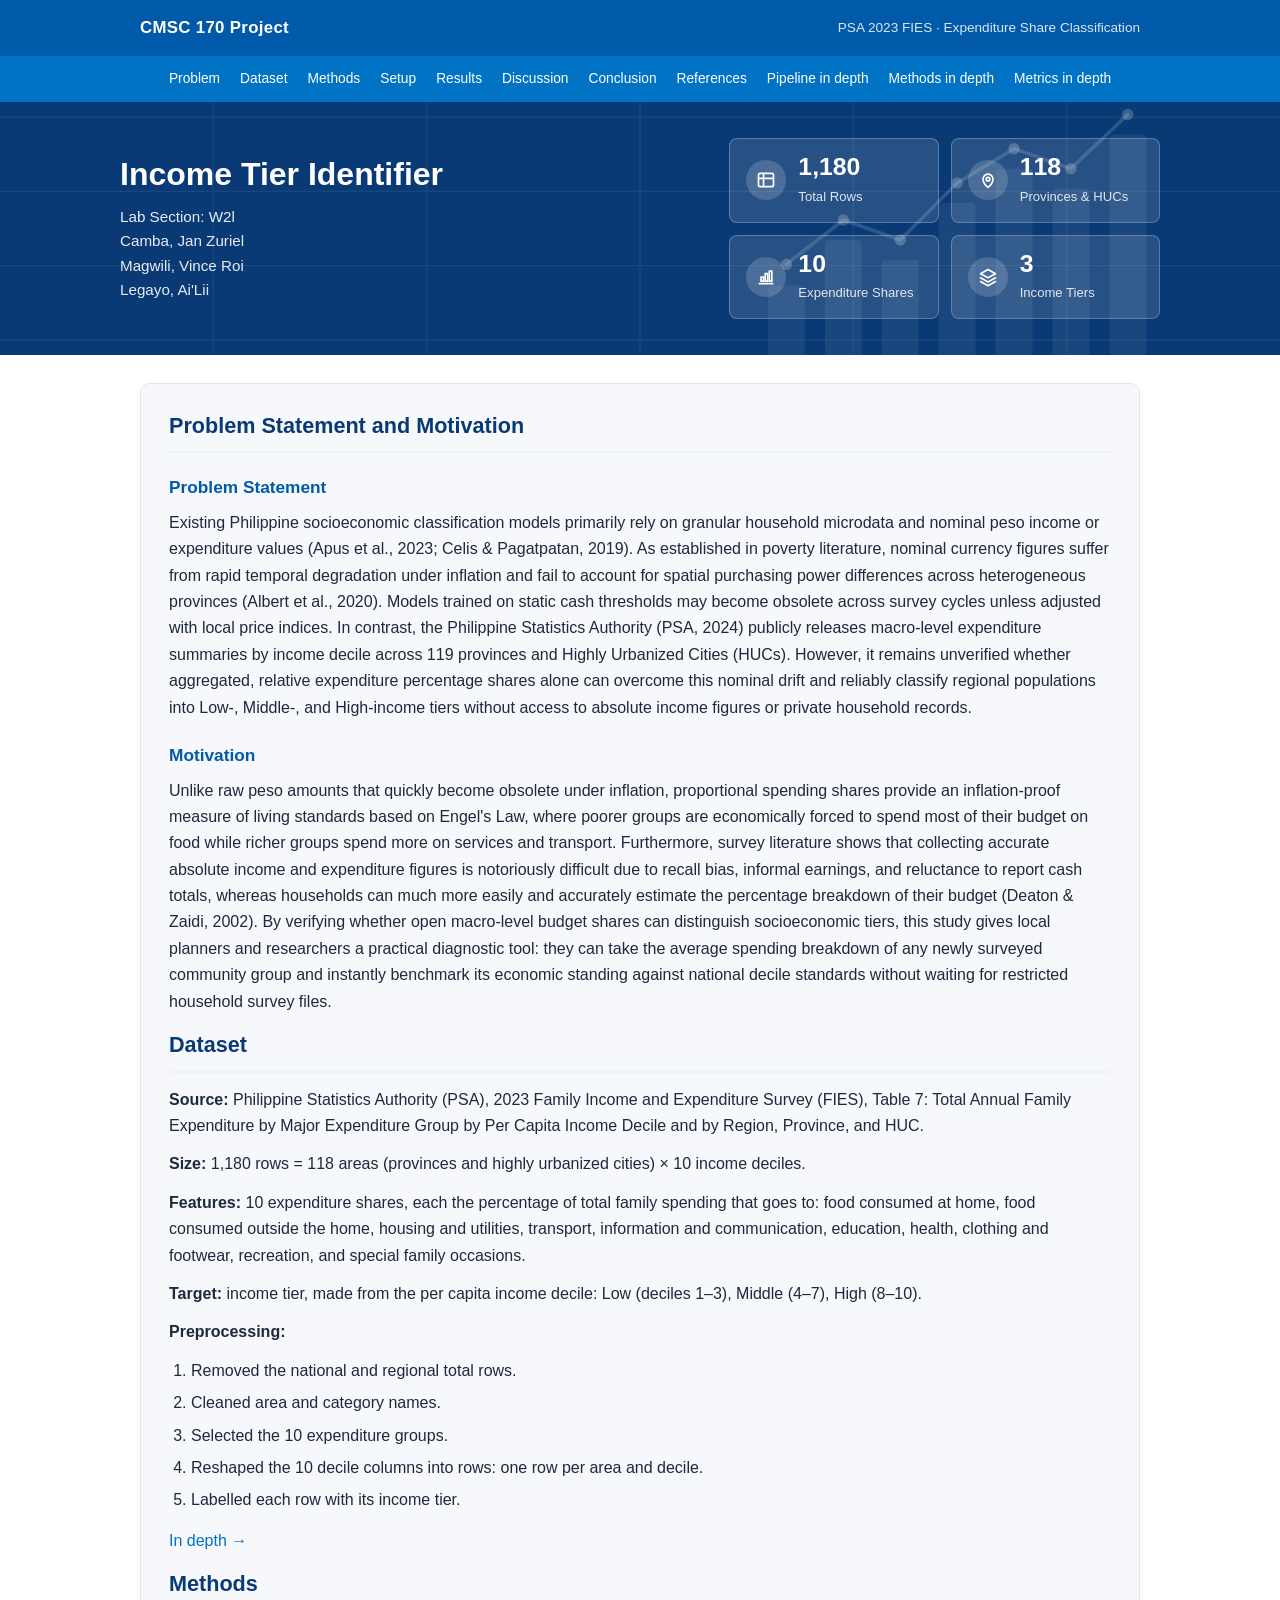
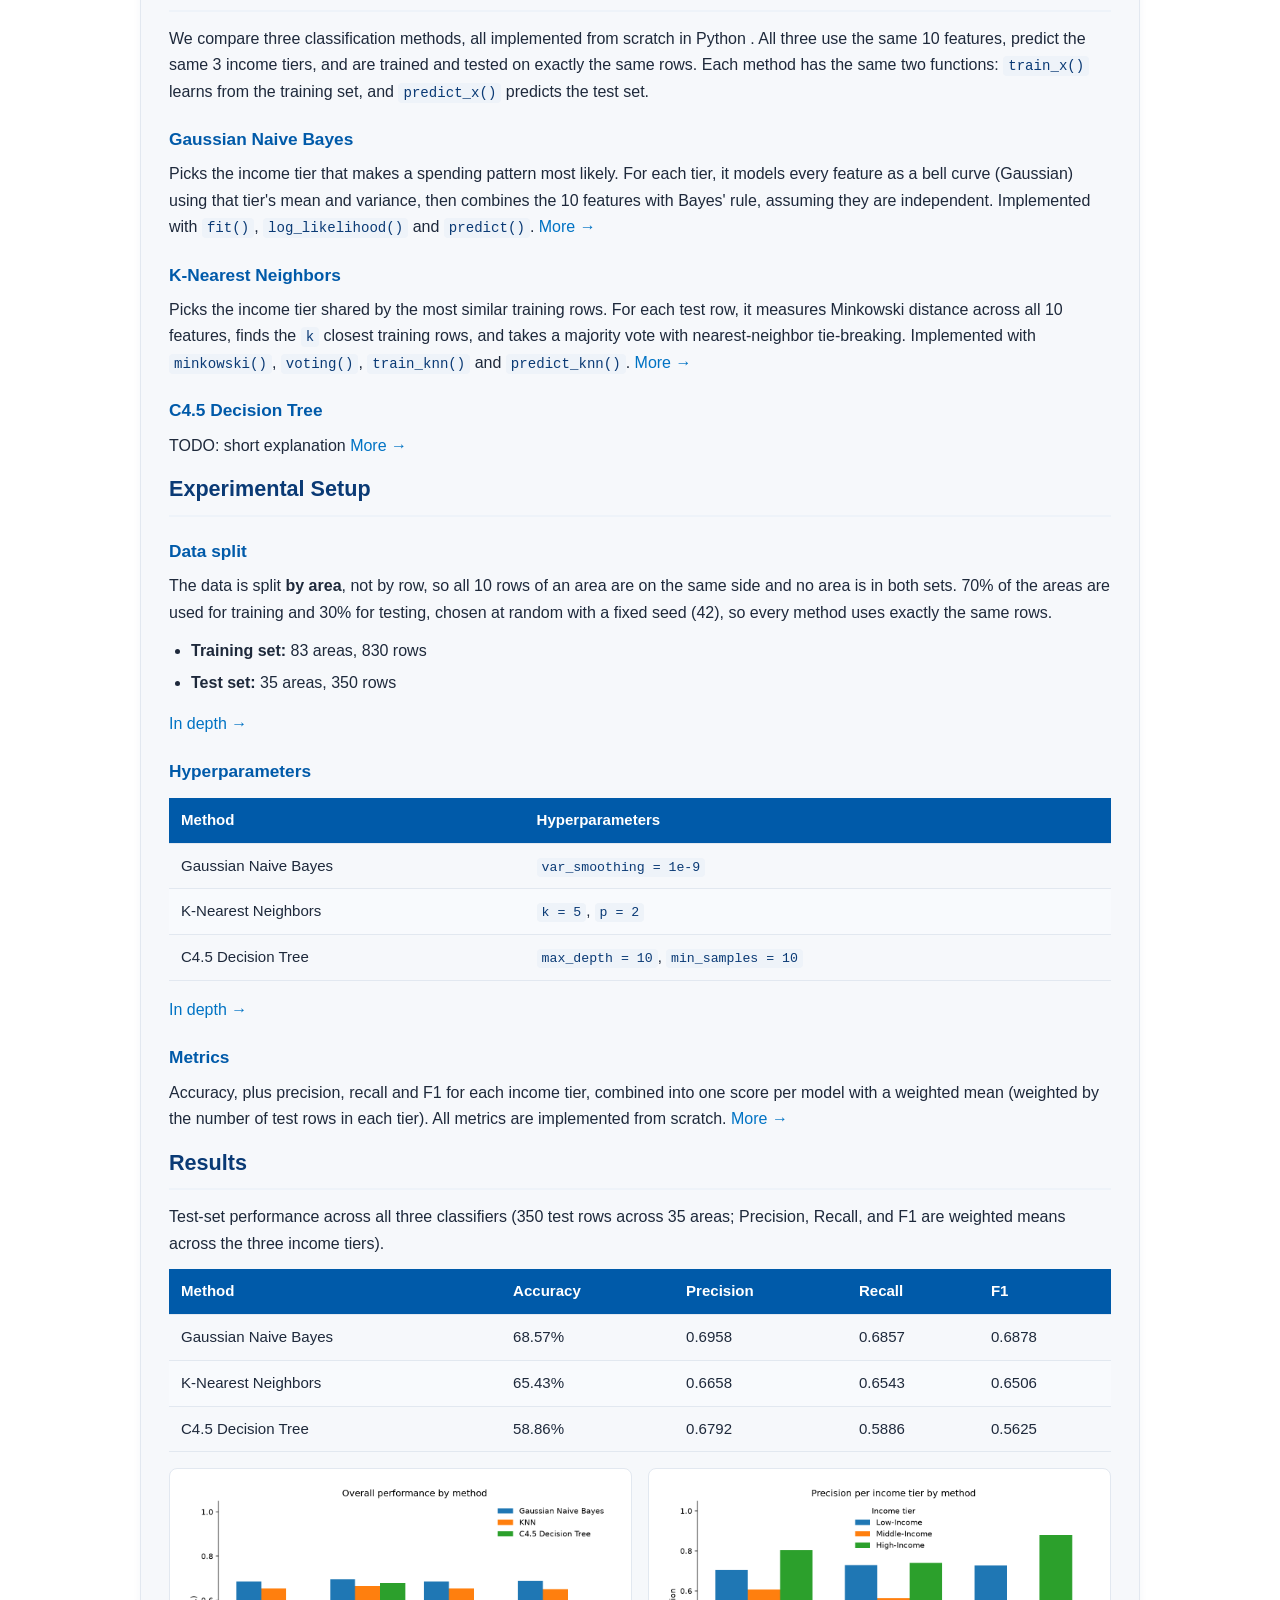
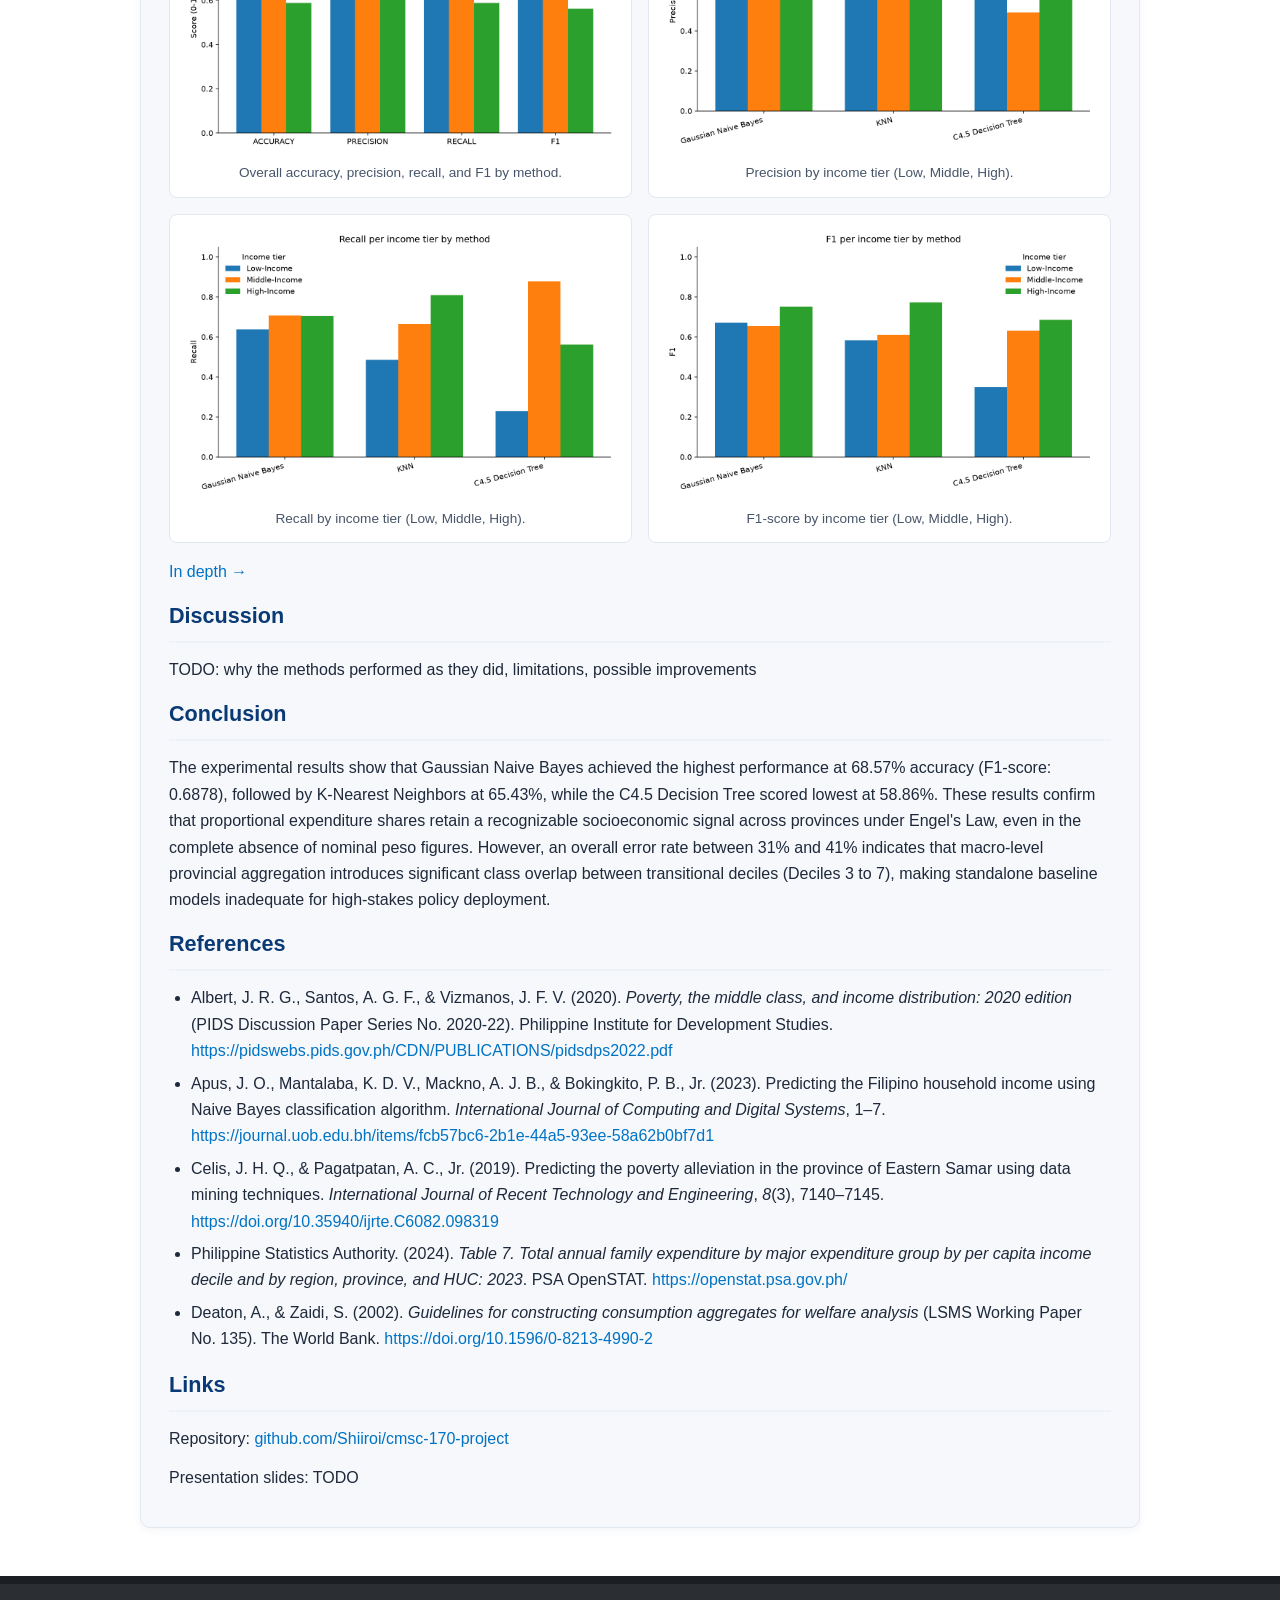
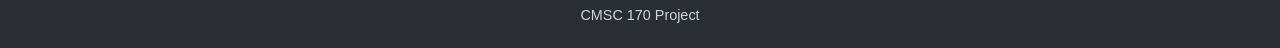
==== commit 1f93b84f: "feat: added results to github pages" ====
--- a/docs/index.html
+++ b/docs/index.html
@@ -220,7 +220,66 @@
             <!-- 6. Results -->
             <section id="results">
                 <h2>Results</h2>
-                <p>TODO: comparison table and figures</p>
+                <p>Test-set performance across all three classifiers (350 test rows across 35 areas;
+                    Precision, Recall, and F1 are weighted means across the three income tiers).</p>
+                <table>
+                    <thead>
+                        <tr>
+                            <th>Method</th>
+                            <th>Accuracy</th>
+                            <th>Precision</th>
+                            <th>Recall</th>
+                            <th>F1</th>
+                        </tr>
+                    </thead>
+                    <tbody>
+                        <tr>
+                            <td>Gaussian Naive Bayes</td>
+                            <td>68.57%</td>
+                            <td>0.6958</td>
+                            <td>0.6857</td>
+                            <td>0.6878</td>
+                        </tr>
+                        <tr>
+                            <td>K-Nearest Neighbors</td>
+                            <td>65.43%</td>
+                            <td>0.6658</td>
+                            <td>0.6543</td>
+                            <td>0.6506</td>
+                        </tr>
+                        <tr>
+                            <td>C4.5 Decision Tree</td>
+                            <td>58.86%</td>
+                            <td>0.6792</td>
+                            <td>0.5886</td>
+                            <td>0.5625</td>
+                        </tr>
+                    </tbody>
+                </table>
+
+                <div class="figures-grid">
+                    <figure class="figure-card">
+                        <img src="assets/figures/overall_metrics.png"
+                            alt="Bar chart comparing overall accuracy, precision, recall, and F1 across all three methods">
+                        <figcaption>Overall accuracy, precision, recall, and F1 by method.</figcaption>
+                    </figure>
+                    <figure class="figure-card">
+                        <img src="assets/figures/precision_by_tier.png"
+                            alt="Bar chart comparing precision by income tier across all three methods">
+                        <figcaption>Precision by income tier (Low, Middle, High).</figcaption>
+                    </figure>
+                    <figure class="figure-card">
+                        <img src="assets/figures/recall_by_tier.png"
+                            alt="Bar chart comparing recall by income tier across all three methods">
+                        <figcaption>Recall by income tier (Low, Middle, High).</figcaption>
+                    </figure>
+                    <figure class="figure-card">
+                        <img src="assets/figures/f1_by_tier.png"
+                            alt="Bar chart comparing F1 score by income tier across all three methods">
+                        <figcaption>F1-score by income tier (Low, Middle, High).</figcaption>
+                    </figure>
+                </div>
+
                 <p><a href="pipeline.html#evaluation">In depth →</a></p>
             </section>
 
--- a/docs/css/style.css
+++ b/docs/css/style.css
@@ -378,12 +378,45 @@
   margin: 4px 0;
 }
 
+/* ---------- Results Figures Grid (index.html) ---------- */
+.figures-grid {
+  display: grid;
+  grid-template-columns: repeat(2, 1fr);
+  gap: 16px;
+  margin: 16px 0;
+}
+
+.figure-card {
+  margin: 0;
+  background: #ffffff;
+  border: 1px solid var(--border);
+  border-radius: 8px;
+  padding: 12px;
+}
+
+.figure-card img {
+  width: 100%;
+  height: auto;
+  display: block;
+}
+
+.figure-card figcaption {
+  margin-top: 8px;
+  font-size: 0.85rem;
+  color: var(--text-muted);
+  text-align: center;
+}
+
 /* ---------- Responsive ---------- */
 @media (max-width: 768px) {
   .hero-inner {
     grid-template-columns: 1fr;
   }
 
+  .figures-grid {
+    grid-template-columns: 1fr;
+  }
+
   .hero h1 {
     font-size: 1.6rem;
   }
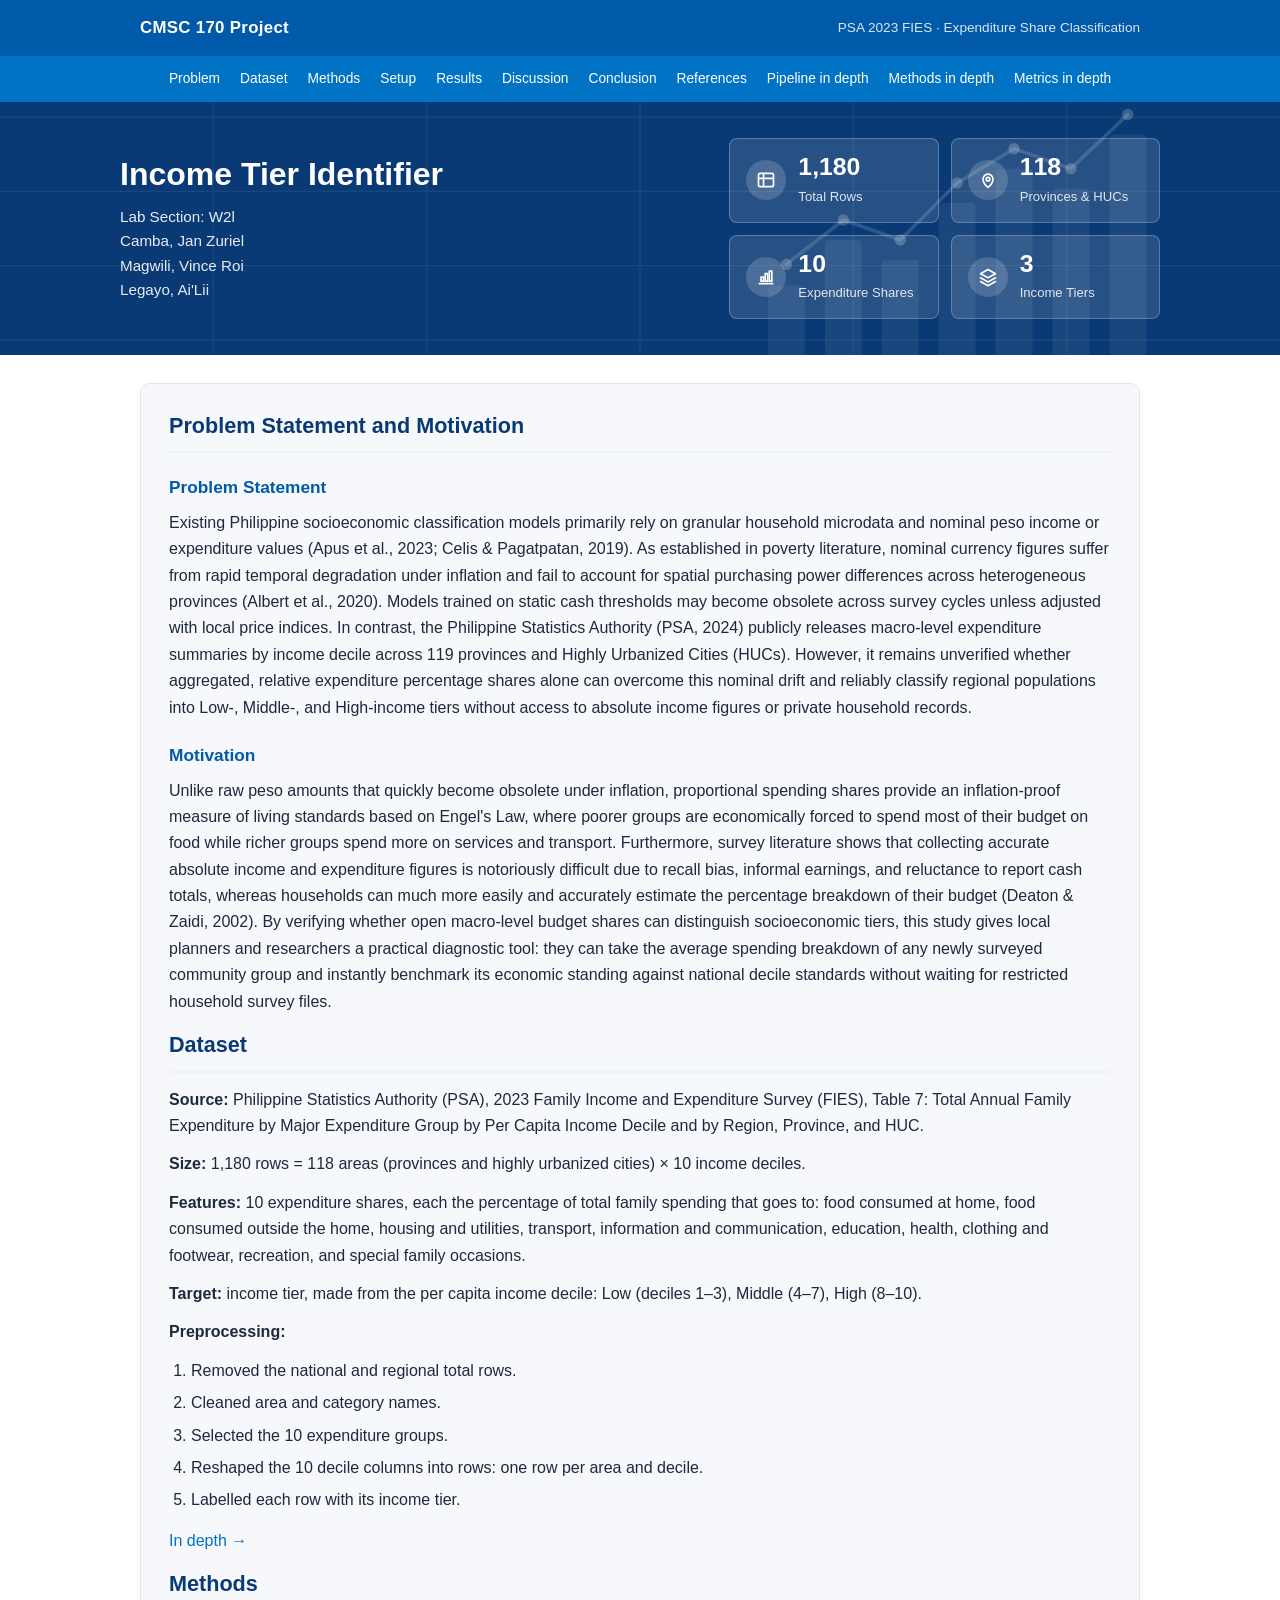
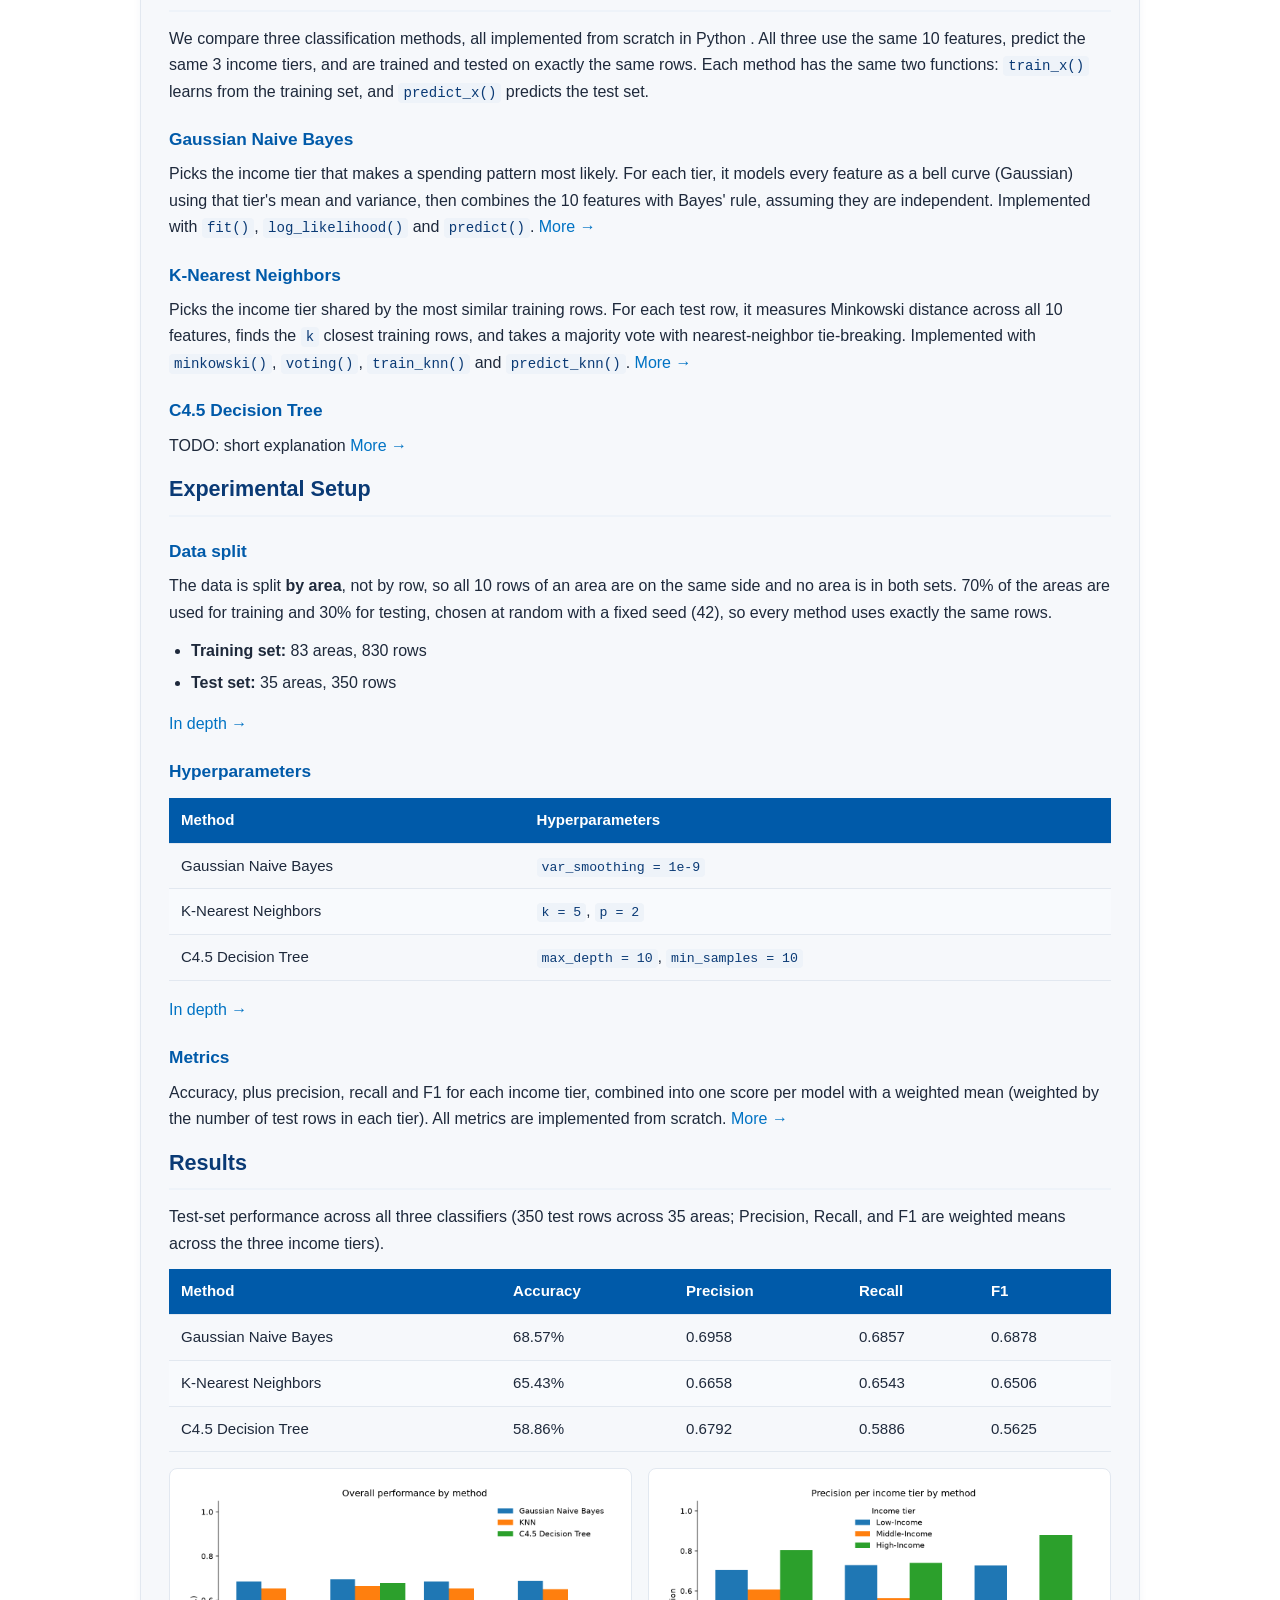
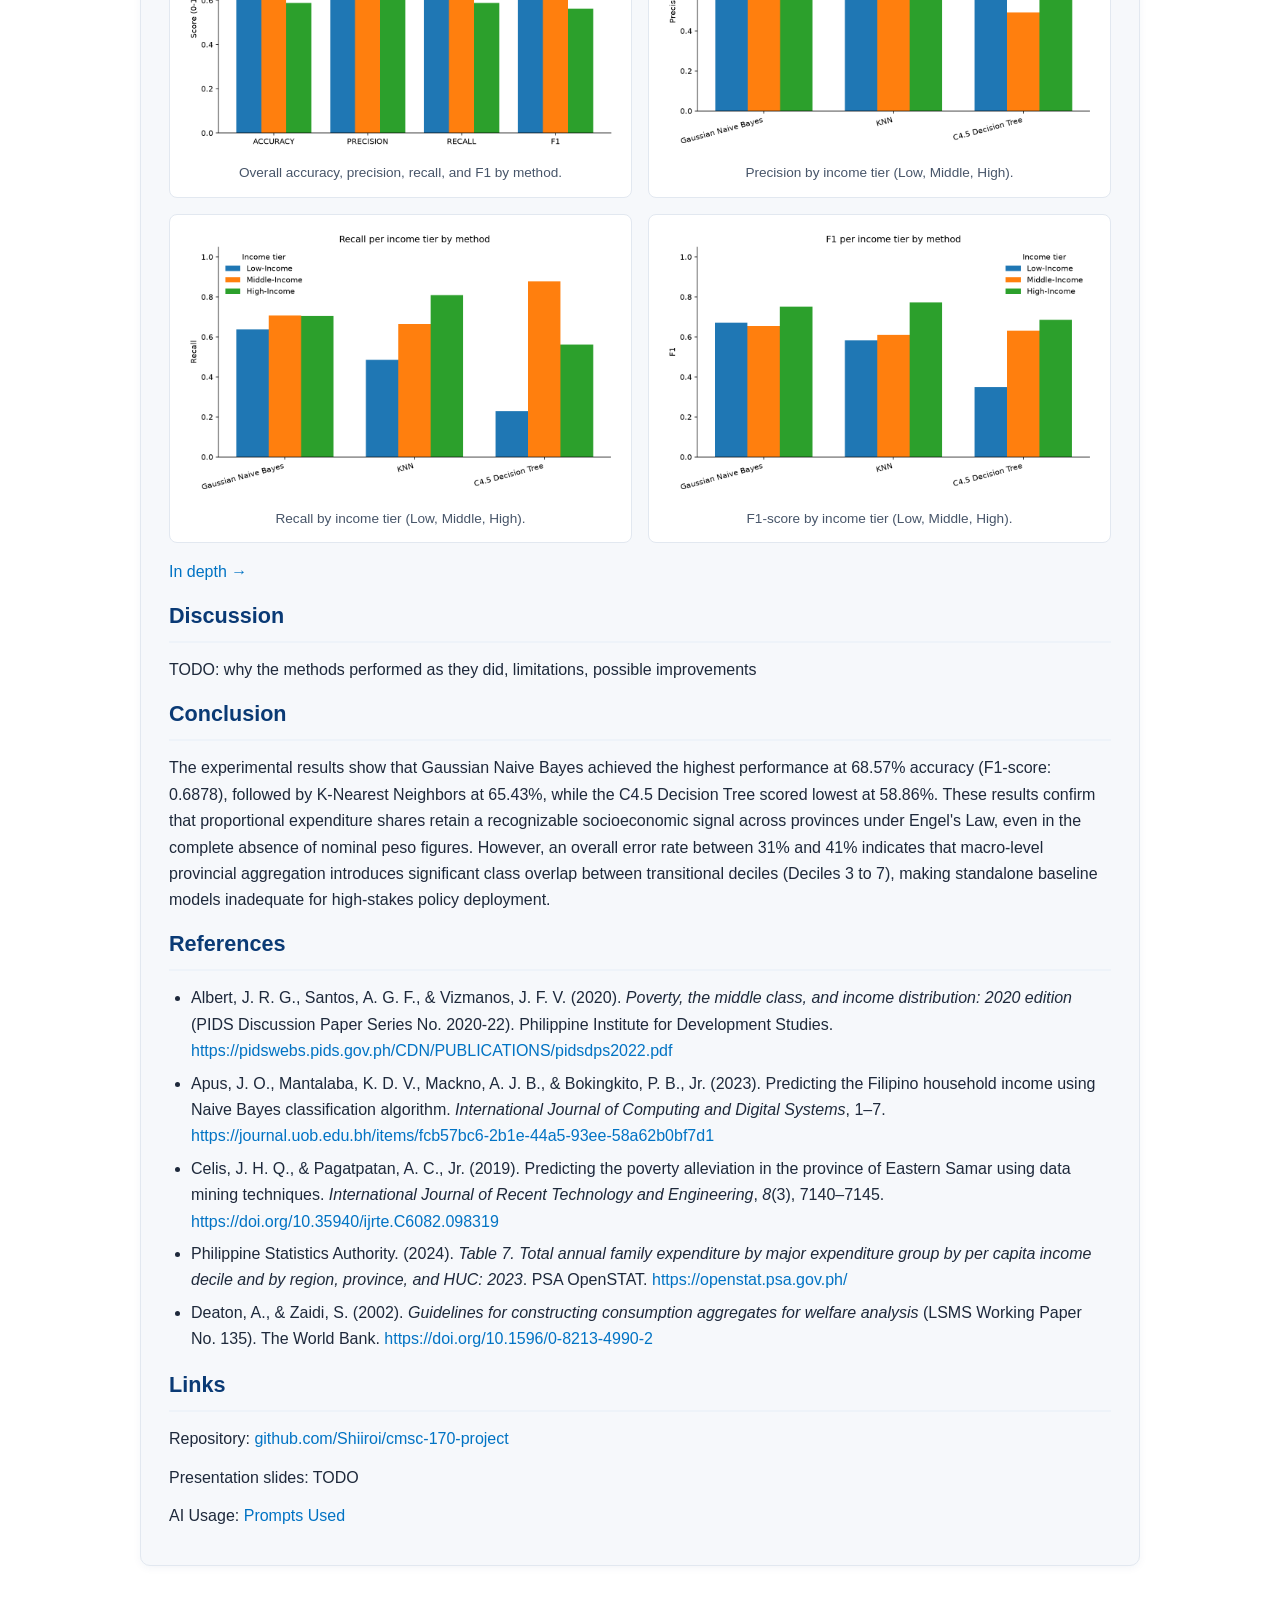
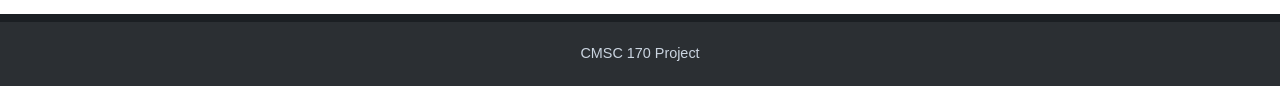
==== commit 953b70f3: "chore: added gdocs link for prompts used" ====
--- a/docs/index.html
+++ b/docs/index.html
@@ -43,7 +43,11 @@
             <div class="hero-stats">
                 <div class="stat-card">
                     <span class="stat-icon" aria-hidden="true">
-                        <svg width="20" height="20" viewBox="0 0 24 24" fill="none" stroke="currentColor" stroke-width="2" stroke-linecap="round" stroke-linejoin="round"><rect x="3" y="4" width="18" height="16" rx="2"/><path d="M3 10h18M9 4v16"/></svg>
+                        <svg width="20" height="20" viewBox="0 0 24 24" fill="none" stroke="currentColor"
+                            stroke-width="2" stroke-linecap="round" stroke-linejoin="round">
+                            <rect x="3" y="4" width="18" height="16" rx="2" />
+                            <path d="M3 10h18M9 4v16" />
+                        </svg>
                     </span>
                     <div>
                         <span class="stat-value">1,180</span>
@@ -52,7 +56,11 @@
                 </div>
                 <div class="stat-card">
                     <span class="stat-icon" aria-hidden="true">
-                        <svg width="20" height="20" viewBox="0 0 24 24" fill="none" stroke="currentColor" stroke-width="2" stroke-linecap="round" stroke-linejoin="round"><path d="M12 21s-6-5.3-6-10a6 6 0 1 1 12 0c0 4.7-6 10-6 10z"/><circle cx="12" cy="11" r="2.2"/></svg>
+                        <svg width="20" height="20" viewBox="0 0 24 24" fill="none" stroke="currentColor"
+                            stroke-width="2" stroke-linecap="round" stroke-linejoin="round">
+                            <path d="M12 21s-6-5.3-6-10a6 6 0 1 1 12 0c0 4.7-6 10-6 10z" />
+                            <circle cx="12" cy="11" r="2.2" />
+                        </svg>
                     </span>
                     <div>
                         <span class="stat-value">118</span>
@@ -61,7 +69,13 @@
                 </div>
                 <div class="stat-card">
                     <span class="stat-icon" aria-hidden="true">
-                        <svg width="20" height="20" viewBox="0 0 24 24" fill="none" stroke="currentColor" stroke-width="2" stroke-linecap="round" stroke-linejoin="round"><path d="M4 20h16"/><rect x="6" y="12" width="3" height="5"/><rect x="11" y="8" width="3" height="9"/><rect x="16" y="5" width="3" height="12"/></svg>
+                        <svg width="20" height="20" viewBox="0 0 24 24" fill="none" stroke="currentColor"
+                            stroke-width="2" stroke-linecap="round" stroke-linejoin="round">
+                            <path d="M4 20h16" />
+                            <rect x="6" y="12" width="3" height="5" />
+                            <rect x="11" y="8" width="3" height="9" />
+                            <rect x="16" y="5" width="3" height="12" />
+                        </svg>
                     </span>
                     <div>
                         <span class="stat-value">10</span>
@@ -70,7 +84,12 @@
                 </div>
                 <div class="stat-card">
                     <span class="stat-icon" aria-hidden="true">
-                        <svg width="20" height="20" viewBox="0 0 24 24" fill="none" stroke="currentColor" stroke-width="2" stroke-linecap="round" stroke-linejoin="round"><polygon points="12 3 3 8 12 13 21 8 12 3"/><polyline points="3 13 12 18 21 13"/><polyline points="3 17.5 12 22.5 21 17.5"/></svg>
+                        <svg width="20" height="20" viewBox="0 0 24 24" fill="none" stroke="currentColor"
+                            stroke-width="2" stroke-linecap="round" stroke-linejoin="round">
+                            <polygon points="12 3 3 8 12 13 21 8 12 3" />
+                            <polyline points="3 13 12 18 21 13" />
+                            <polyline points="3 17.5 12 22.5 21 17.5" />
+                        </svg>
                     </span>
                     <div>
                         <span class="stat-value">3</span>
@@ -337,6 +356,9 @@
                 <p>Repository: <a
                         href="https://github.com/Shiiroi/cmsc-170-project">github.com/Shiiroi/cmsc-170-project</a></p>
                 <p>Presentation slides: TODO</p>
+                <p>AI Usage: <a
+                        href="https://docs.google.com/document/d/1VS-GIzREcD5PPSYVX7Pwzj4gUaNoAyYzvNRBpvaSlmA/edit?usp=drivesdk">Prompts
+                        Used</a></p>
             </section>
     </main>
 
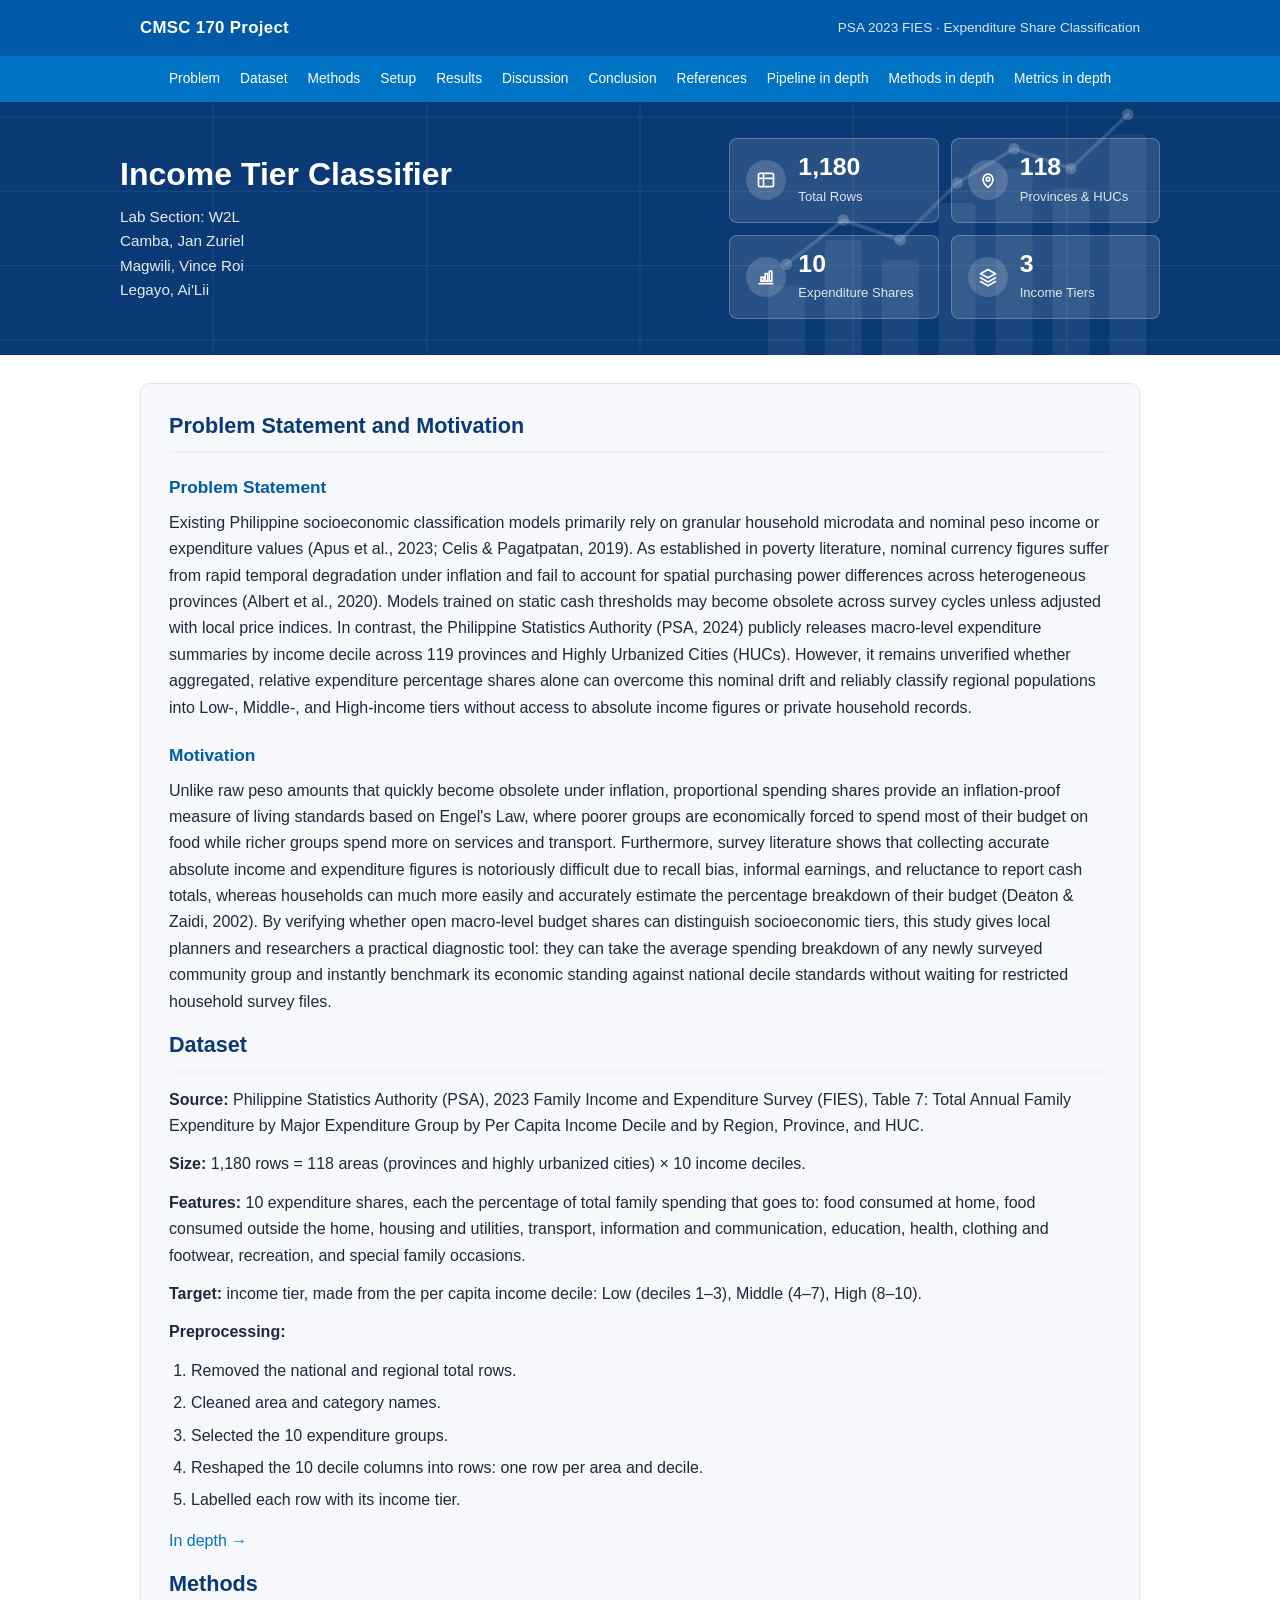
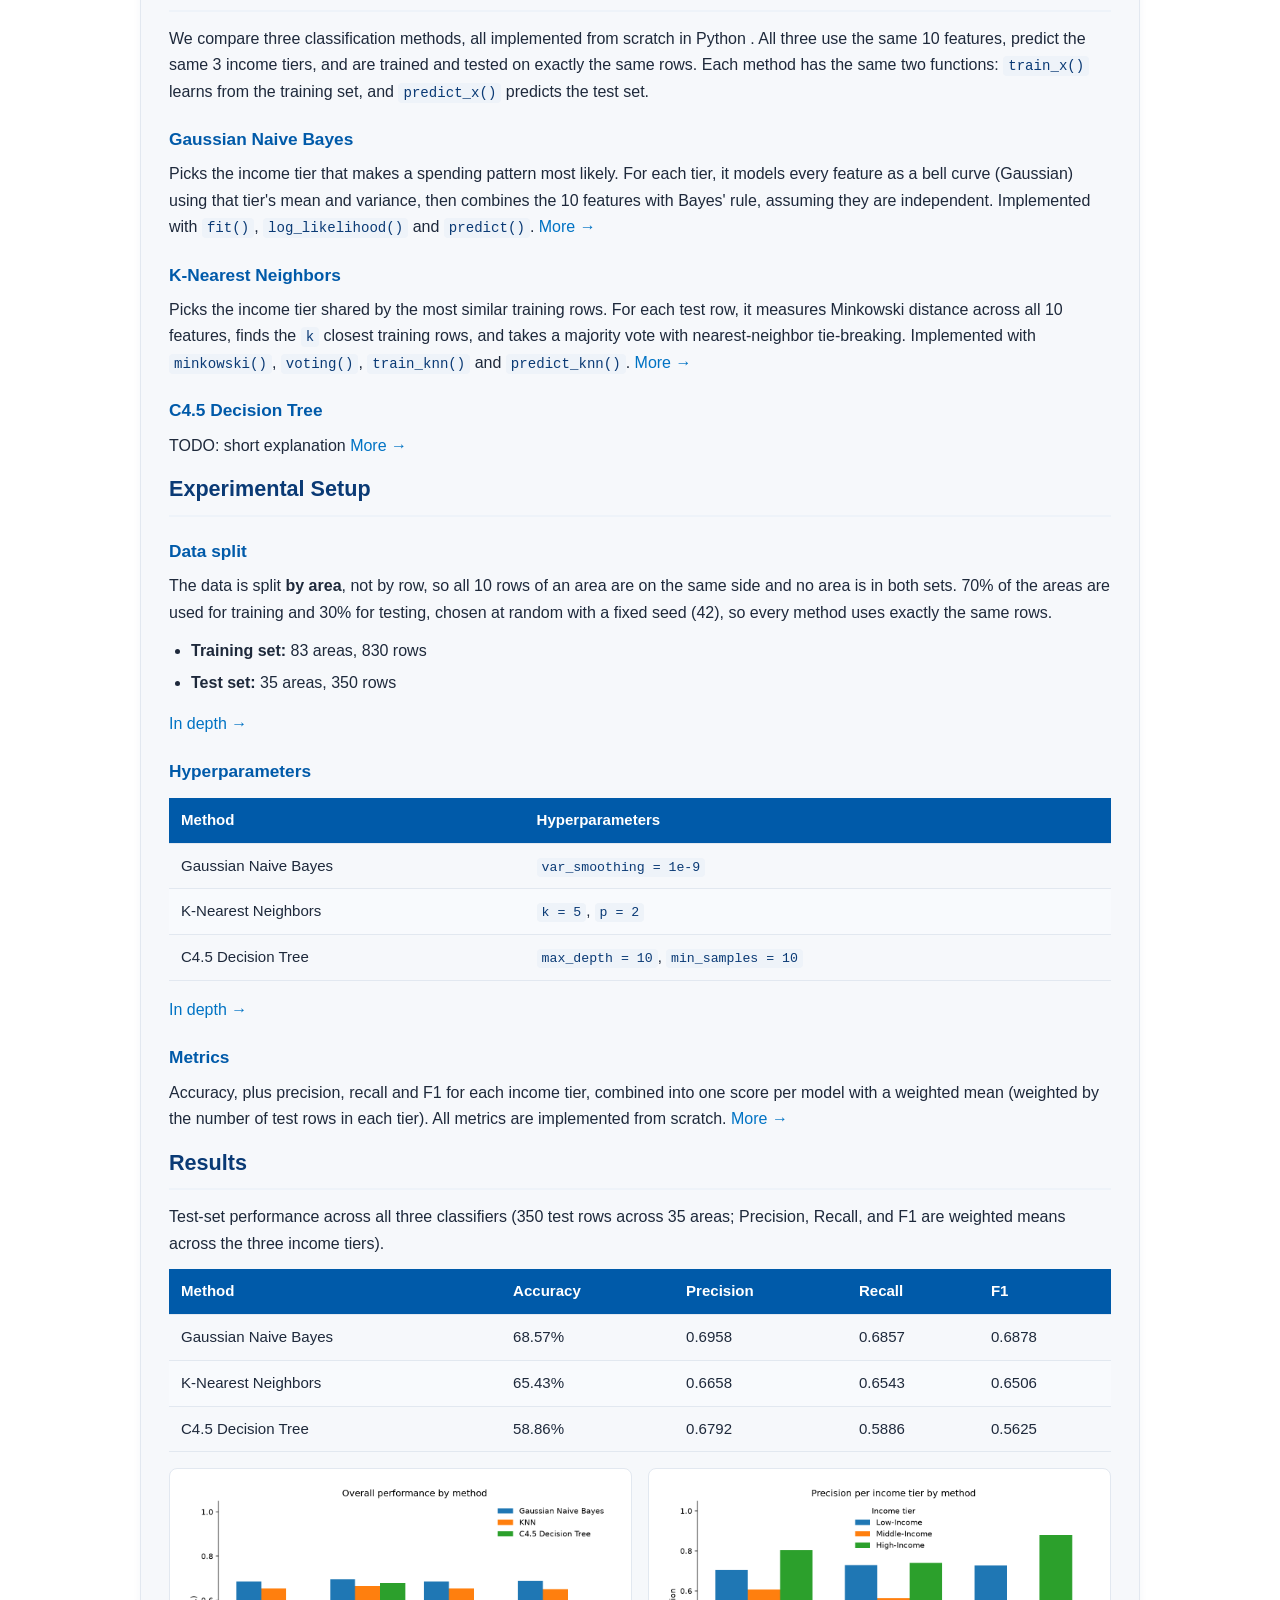
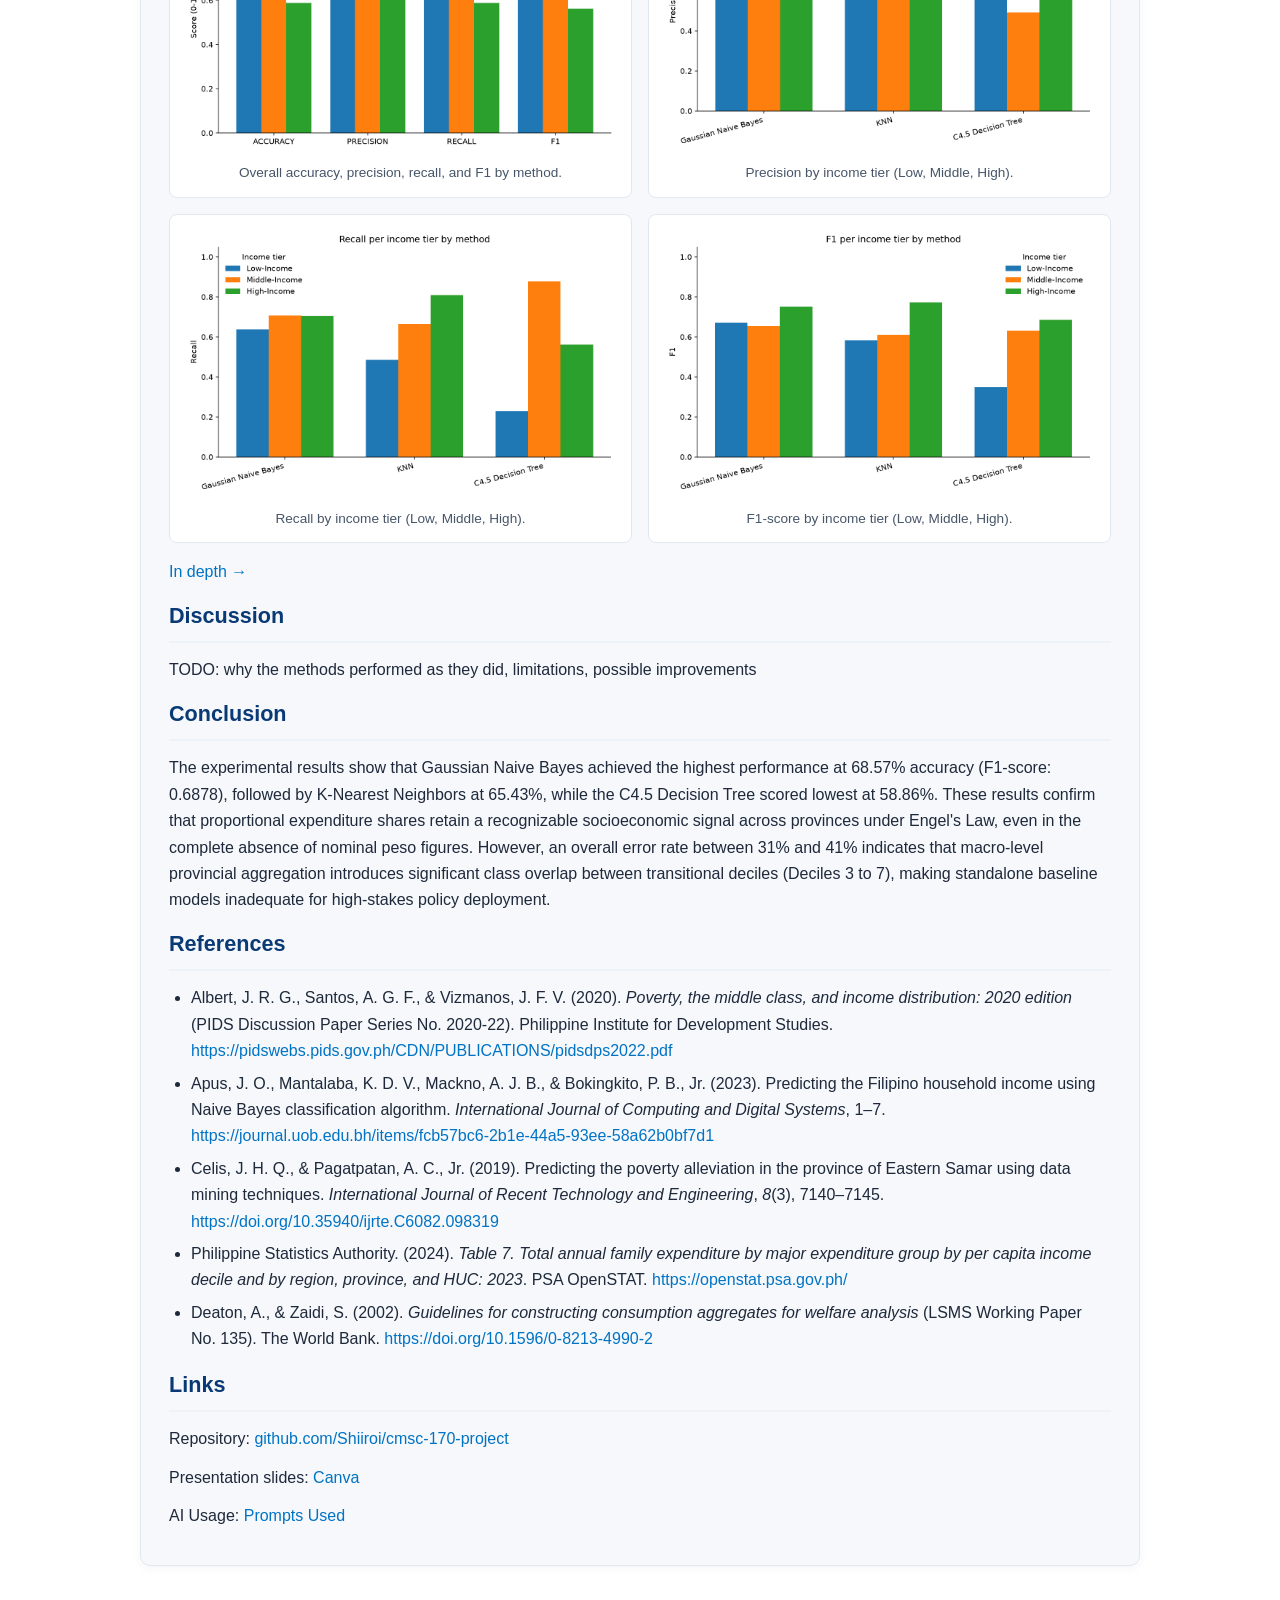
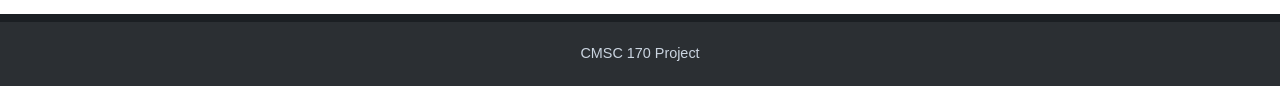
==== commit e31e6868: "chore: added missing links, renamed title from Identifier to Classifier" ====
--- a/docs/index.html
+++ b/docs/index.html
@@ -34,8 +34,8 @@
     <section class="hero">
         <div class="hero-inner">
             <div>
-                <h1>Income Tier Identifier</h1>
-                <p class="members">Lab Section: W2l<br>
+                <h1>Income Tier Classifier</h1>
+                <p class="members">Lab Section: W2L<br>
                     Camba, Jan Zuriel<br>
                     Magwili, Vince Roi<br>
                     Legayo, Ai'Lii</p>
@@ -355,7 +355,7 @@
                 <h2>Links</h2>
                 <p>Repository: <a
                         href="https://github.com/Shiiroi/cmsc-170-project">github.com/Shiiroi/cmsc-170-project</a></p>
-                <p>Presentation slides: TODO</p>
+                <p>Presentation slides: <a href="https://canva.link/pek3o3f7ywwzvnx">Canva</a></p>
                 <p>AI Usage: <a
                         href="https://docs.google.com/document/d/1VS-GIzREcD5PPSYVX7Pwzj4gUaNoAyYzvNRBpvaSlmA/edit?usp=drivesdk">Prompts
                         Used</a></p>
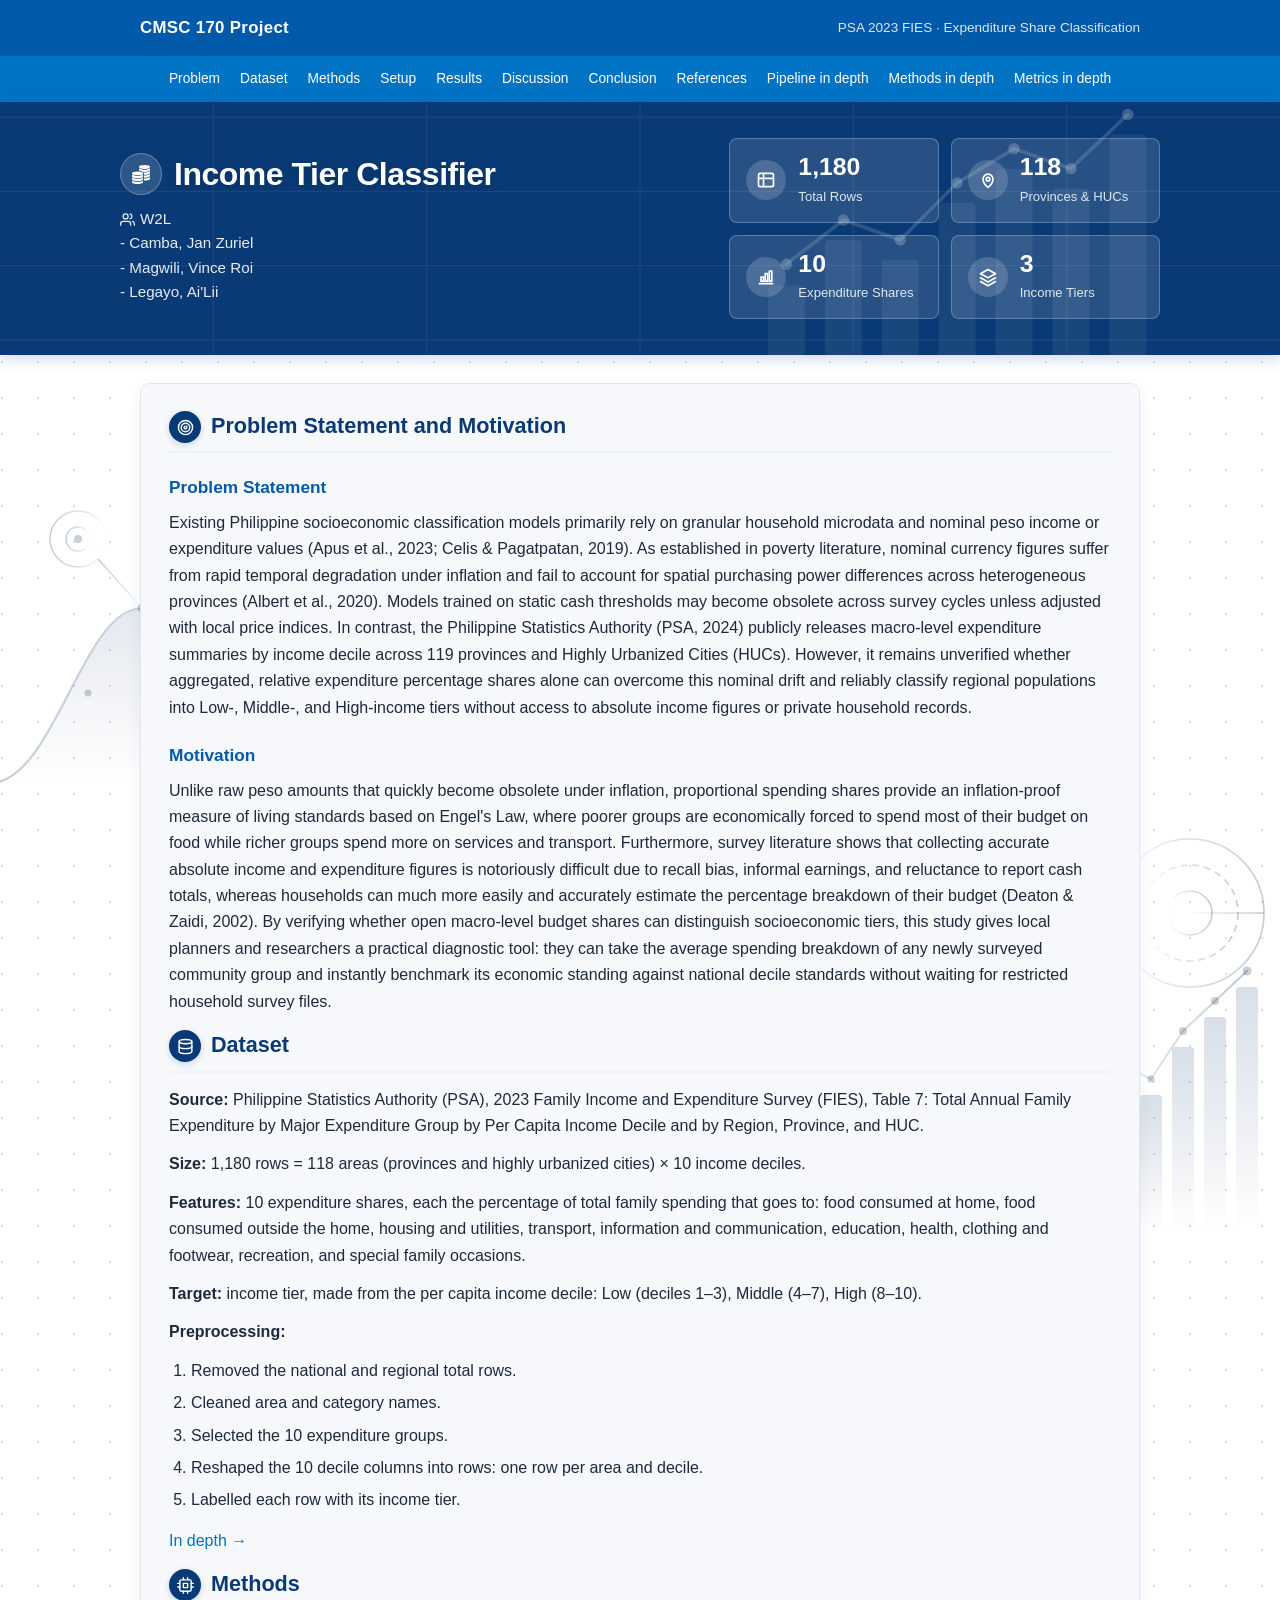
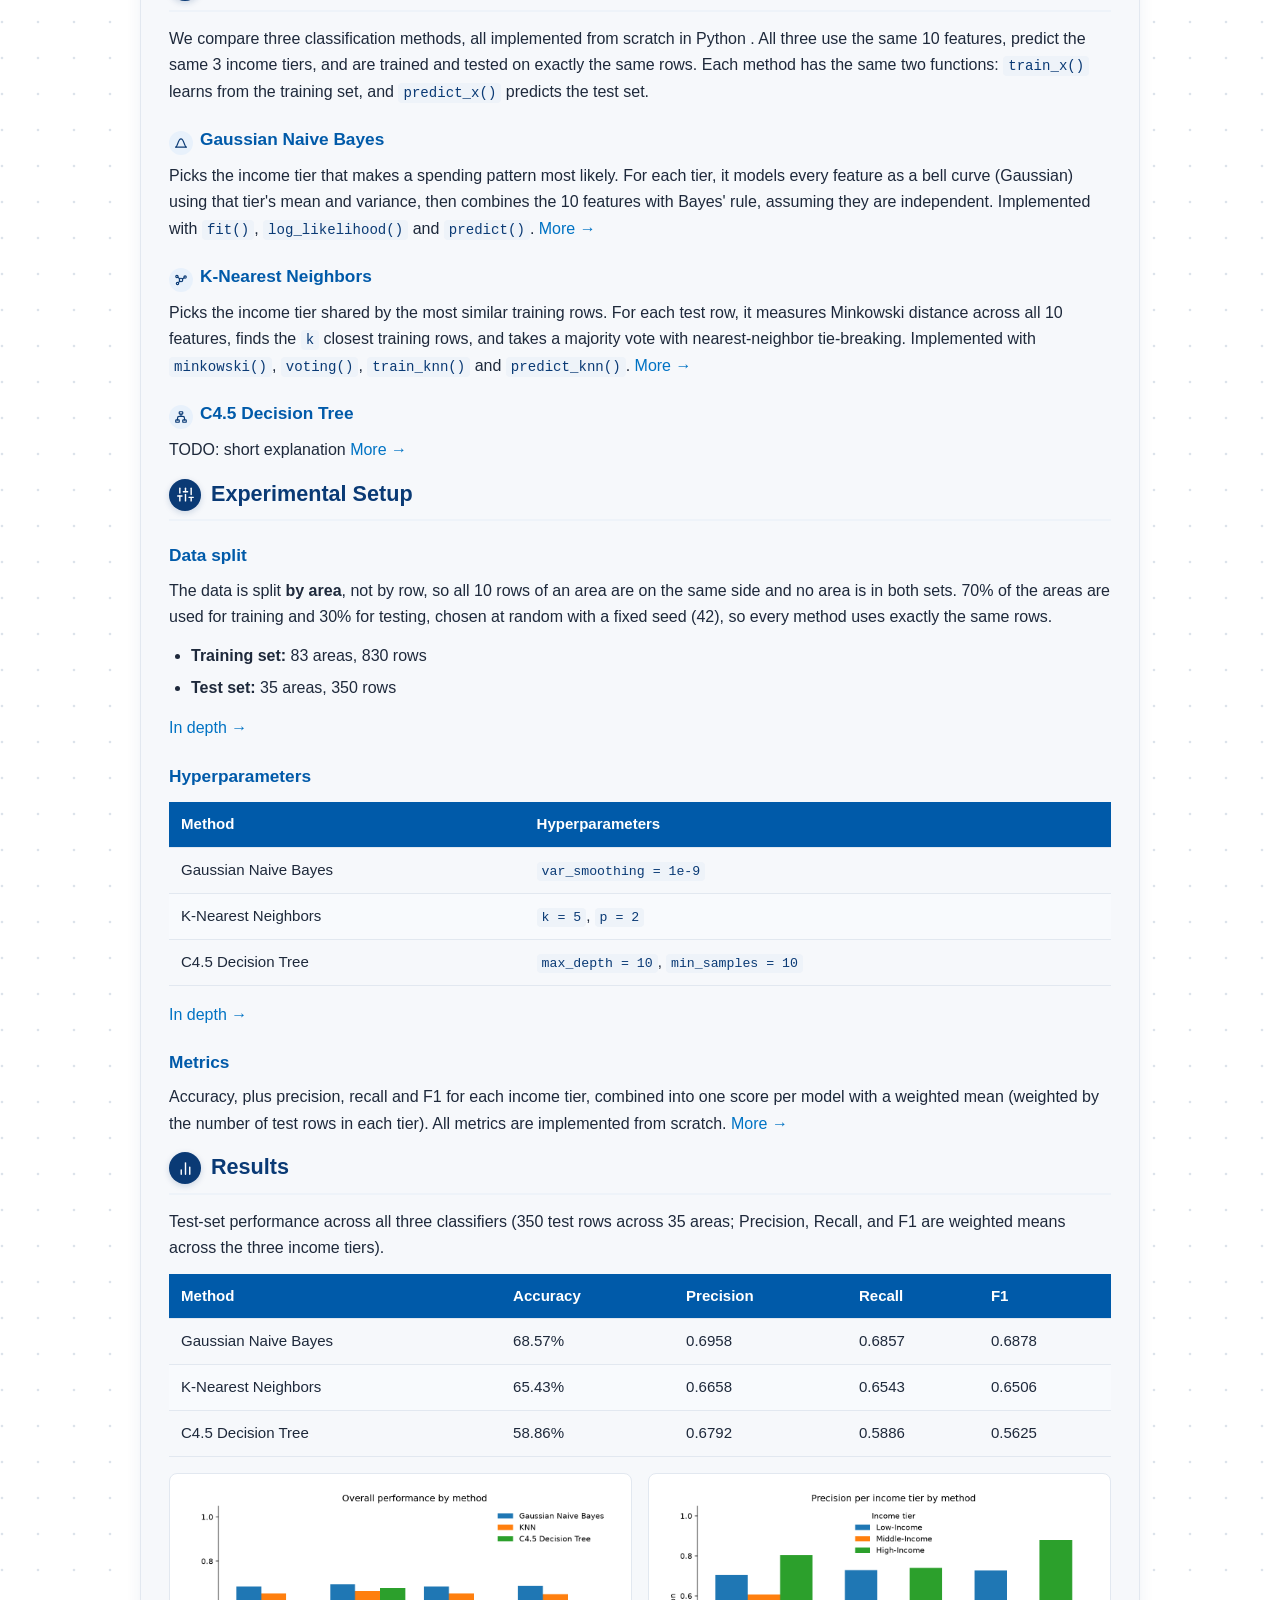
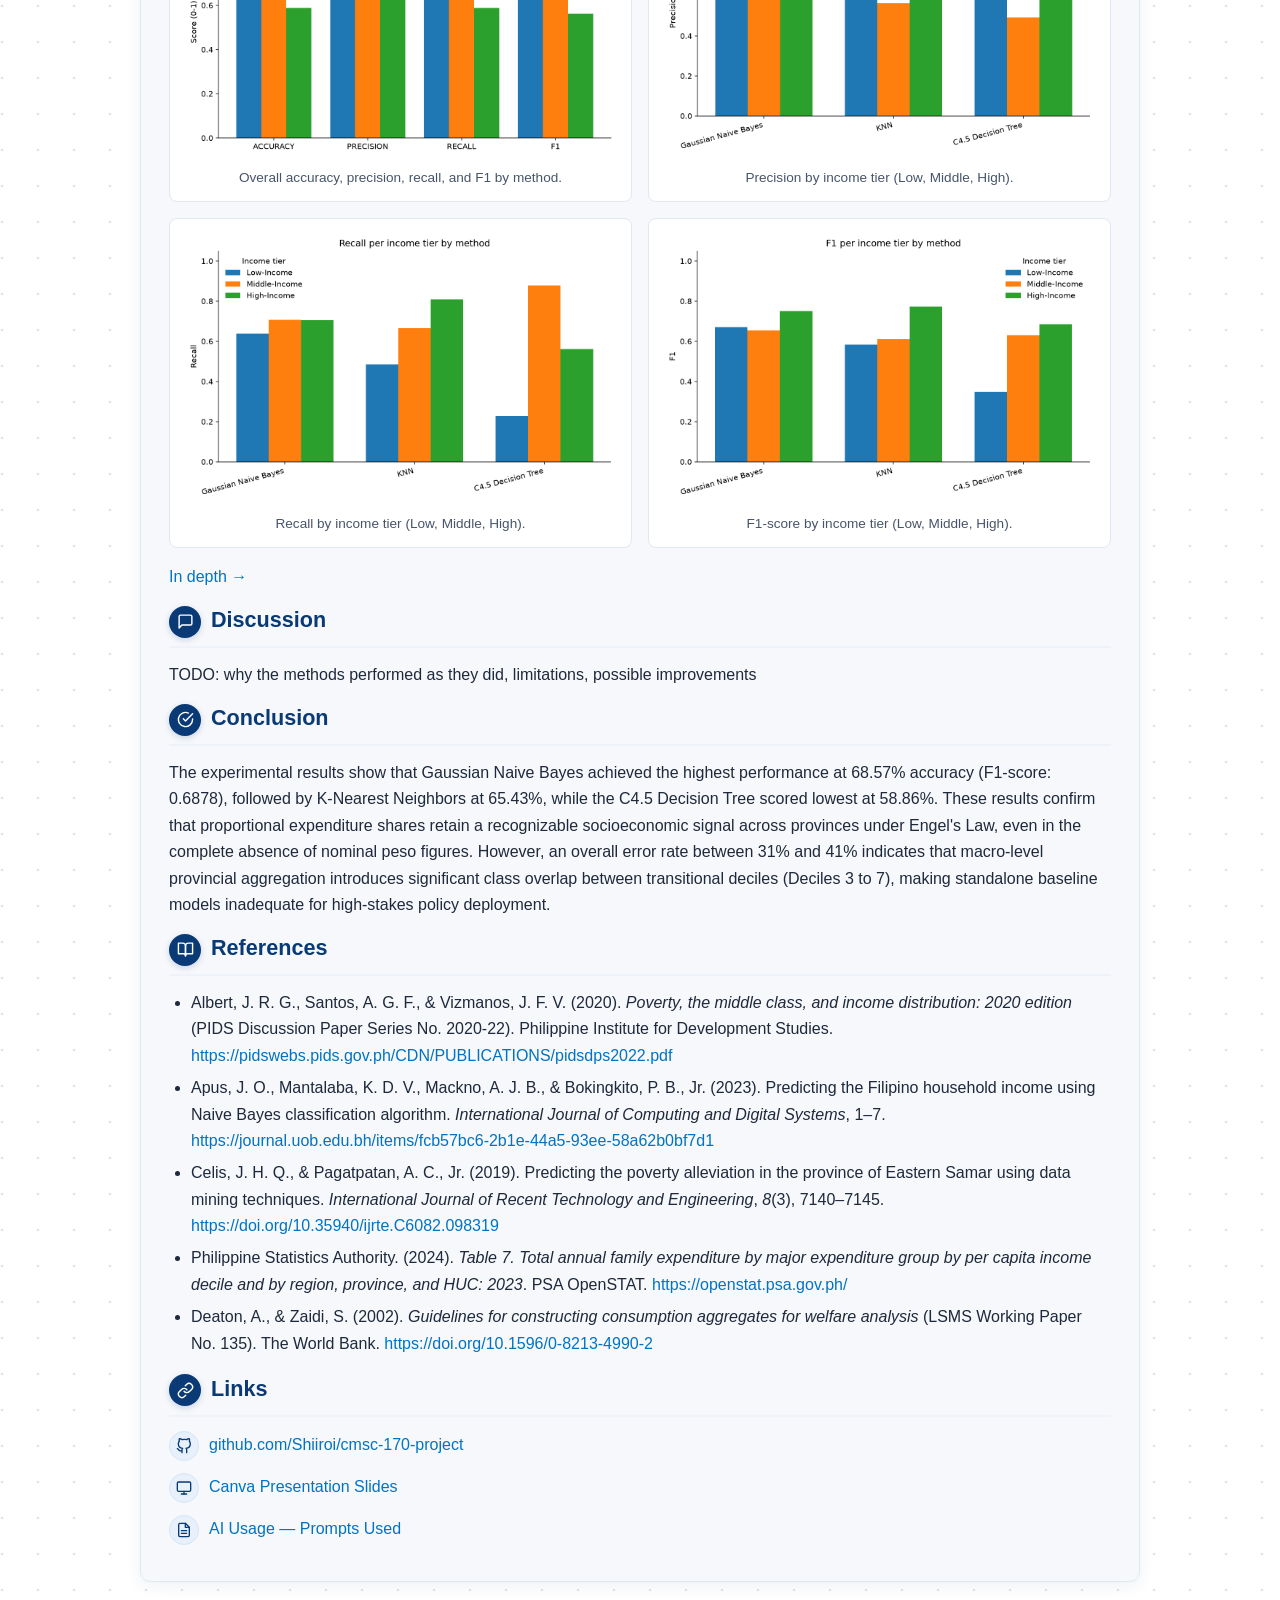
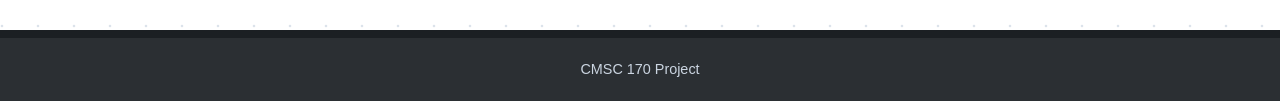
==== commit caa7b10a: "feat: added more elements and bg to the page" ====
--- a/docs/index.html
+++ b/docs/index.html
@@ -34,11 +34,11 @@
     <section class="hero">
         <div class="hero-inner">
             <div>
-                <h1>Income Tier Classifier</h1>
-                <p class="members">Lab Section: W2L<br>
-                    Camba, Jan Zuriel<br>
-                    Magwili, Vince Roi<br>
-                    Legayo, Ai'Lii</p>
+                <h1><span class="hero-title-icon" aria-hidden="true"><svg width="24" height="24" viewBox="0 0 24 24" fill="currentColor"><defs><mask id="coinFrontCut"><rect width="24" height="24" fill="#fff"/><path d="M2.1 11.4a6.4 2.6 0 0 1 12.8 0v8.8a6.4 2.6 0 0 1-12.8 0z" fill="#000"/></mask></defs><g mask="url(#coinFrontCut)"><ellipse cx="15.5" cy="5" rx="5.5" ry="1.9"/><path d="M10 6.2V8c0 1.05 2.46 1.9 5.5 1.9S21 9.05 21 8V6.2c-1.15.95-3.2 1.5-5.5 1.5s-4.35-.55-5.5-1.5z"/><path d="M10 9.1v1.8c0 1.05 2.46 1.9 5.5 1.9s5.5-.85 5.5-1.9V9.1c-1.15.95-3.2 1.5-5.5 1.5s-4.35-.55-5.5-1.5z"/><path d="M10 12v1.8c0 1.05 2.46 1.9 5.5 1.9s5.5-.85 5.5-1.9V12c-1.15.95-3.2 1.5-5.5 1.5s-4.35-.55-5.5-1.5z"/><path d="M10 14.9v1.8c0 1.05 2.46 1.9 5.5 1.9s5.5-.85 5.5-1.9v-1.8c-1.15.95-3.2 1.5-5.5 1.5s-4.35-.55-5.5-1.5z"/></g><ellipse cx="8.5" cy="11.4" rx="5.5" ry="1.9"/><path d="M3 12.6v1.8c0 1.05 2.46 1.9 5.5 1.9s5.5-.85 5.5-1.9v-1.8c-1.15.95-3.2 1.5-5.5 1.5S4.15 13.55 3 12.6z"/><path d="M3 15.5v1.8c0 1.05 2.46 1.9 5.5 1.9s5.5-.85 5.5-1.9v-1.8c-1.15.95-3.2 1.5-5.5 1.5s-4.35-.55-5.5-1.5z"/><path d="M3 18.4v1.8c0 1.05 2.46 1.9 5.5 1.9s5.5-.85 5.5-1.9v-1.8c-1.15.95-3.2 1.5-5.5 1.5s-4.35-.55-5.5-1.5z"/></svg></span>Income Tier Classifier</h1>
+                <p class="members"><span class="inline-icon" aria-hidden="true"><svg width="15" height="15" viewBox="0 0 24 24" fill="none" stroke="currentColor" stroke-width="2" stroke-linecap="round" stroke-linejoin="round"><path d="M17 21v-2a4 4 0 0 0-4-4H5a4 4 0 0 0-4 4v2" /><circle cx="9" cy="7" r="4" /><path d="M23 21v-2a4 4 0 0 0-3-3.87" /><path d="M16 3.13a4 4 0 0 1 0 7.75" /></svg></span>W2L<br>
+                    - Camba, Jan Zuriel<br>
+                    - Magwili, Vince Roi<br>
+                    - Legayo, Ai'Lii</p>
             </div>
             <div class="hero-stats">
                 <div class="stat-card">
@@ -104,7 +104,7 @@
 
         <!-- 2. Problem statement and motivation -->
         <section id="problem">
-            <h2>Problem Statement and Motivation</h2>
+            <h2><span class="heading-icon" aria-hidden="true"><svg width="17" height="17" viewBox="0 0 24 24" fill="none" stroke="currentColor" stroke-width="2" stroke-linecap="round" stroke-linejoin="round"><circle cx="12" cy="12" r="10" /><circle cx="12" cy="12" r="6" /><circle cx="12" cy="12" r="2" /></svg></span>Problem Statement and Motivation</h2>
 
             <h3>Problem Statement</h3>
             <p>Existing Philippine socioeconomic classification models primarily rely on granular household microdata
@@ -136,7 +136,7 @@
 
             <!-- 3. Dataset description -->
             <section id="dataset">
-                <h2>Dataset</h2>
+                <h2><span class="heading-icon" aria-hidden="true"><svg width="17" height="17" viewBox="0 0 24 24" fill="none" stroke="currentColor" stroke-width="2" stroke-linecap="round" stroke-linejoin="round"><ellipse cx="12" cy="5" rx="9" ry="3" /><path d="M21 12c0 1.66-4 3-9 3s-9-1.34-9-3" /><path d="M3 5v14c0 1.66 4 3 9 3s9-1.34 9-3V5" /></svg></span>Dataset</h2>
                 <p><strong>Source:</strong> Philippine Statistics Authority (PSA), 2023 Family Income
                     and Expenditure Survey (FIES), Table 7: Total Annual Family Expenditure by Major
                     Expenditure Group by Per Capita Income Decile and by Region, Province, and HUC.</p>
@@ -161,7 +161,7 @@
 
             <!-- 4. Methods -->
             <section id="methods">
-                <h2>Methods</h2>
+                <h2><span class="heading-icon" aria-hidden="true"><svg width="17" height="17" viewBox="0 0 24 24" fill="none" stroke="currentColor" stroke-width="2" stroke-linecap="round" stroke-linejoin="round"><rect x="4" y="4" width="16" height="16" rx="2" /><rect x="9" y="9" width="6" height="6" /><path d="M9 1v3M15 1v3M9 20v3M15 20v3M20 9h3M20 14h3M1 9h3M1 14h3" /></svg></span>Methods</h2>
                 <p>We compare three classification methods, all implemented from scratch in Python
                     . All three use the same 10 features, predict the same 3 income tiers,
                     and are trained and tested on exactly the same rows. Each method has the same
@@ -169,14 +169,14 @@
                     <code>predict_x()</code> predicts the test set.
                 </p>
 
-                <h3>Gaussian Naive Bayes</h3>
+                <h3><span class="sub-icon" aria-hidden="true"><svg width="14" height="14" viewBox="0 0 24 24" fill="none" stroke="currentColor" stroke-width="2" stroke-linecap="round" stroke-linejoin="round"><path d="M3 19c3 0 4-14 9-14s6 14 9 14" /><line x1="3" y1="19" x2="21" y2="19" /></svg></span>Gaussian Naive Bayes</h3>
                 <p>Picks the income tier that makes a spending pattern most likely. For each tier, it
                     models every feature as a bell curve (Gaussian) using that tier's mean and
                     variance, then combines the 10 features with Bayes' rule, assuming they are
                     independent. Implemented with <code>fit()</code>, <code>log_likelihood()</code>
                     and <code>predict()</code>. <a href="methods.html#naive-bayes">More →</a></p>
 
-                <h3>K-Nearest Neighbors</h3>
+                <h3><span class="sub-icon" aria-hidden="true"><svg width="14" height="14" viewBox="0 0 24 24" fill="none" stroke="currentColor" stroke-width="2" stroke-linecap="round" stroke-linejoin="round"><circle cx="12" cy="12" r="3" /><circle cx="5" cy="6" r="2" /><circle cx="19" cy="7" r="2" /><circle cx="6" cy="18" r="2" /><line x1="9.8" y1="10" x2="6.6" y2="7.4" /><line x1="14.5" y1="10.4" x2="17.3" y2="8.2" /><line x1="9.9" y1="14.1" x2="7.5" y2="16.5" /></svg></span>K-Nearest Neighbors</h3>
                 <p>Picks the income tier shared by the most similar training rows. For each test row,
                     it measures Minkowski distance across all 10 features, finds the <code>k</code>
                     closest training rows, and takes a majority vote with nearest-neighbor
@@ -184,13 +184,13 @@
                     <code>train_knn()</code> and <code>predict_knn()</code>. <a href="methods.html#knn">More →</a>
                 </p>
 
-                <h3>C4.5 Decision Tree</h3>
+                <h3><span class="sub-icon" aria-hidden="true"><svg width="14" height="14" viewBox="0 0 24 24" fill="none" stroke="currentColor" stroke-width="2" stroke-linecap="round" stroke-linejoin="round"><rect x="9" y="3" width="6" height="4" rx="1" /><rect x="3" y="17" width="6" height="4" rx="1" /><rect x="15" y="17" width="6" height="4" rx="1" /><path d="M12 7v4M6 17v-3a3 3 0 0 1 3-3h6a3 3 0 0 1 3 3v3" /></svg></span>C4.5 Decision Tree</h3>
                 <p>TODO: short explanation <a href="methods.html#decision-tree">More →</a></p>
             </section>
 
             <!-- 5. Experimental setup -->
             <section id="setup">
-                <h2>Experimental Setup</h2>
+                <h2><span class="heading-icon" aria-hidden="true"><svg width="17" height="17" viewBox="0 0 24 24" fill="none" stroke="currentColor" stroke-width="2" stroke-linecap="round" stroke-linejoin="round"><line x1="4" y1="21" x2="4" y2="14" /><line x1="4" y1="10" x2="4" y2="3" /><line x1="12" y1="21" x2="12" y2="12" /><line x1="12" y1="8" x2="12" y2="3" /><line x1="20" y1="21" x2="20" y2="16" /><line x1="20" y1="12" x2="20" y2="3" /><line x1="1" y1="14" x2="7" y2="14" /><line x1="9" y1="8" x2="15" y2="8" /><line x1="17" y1="16" x2="23" y2="16" /></svg></span>Experimental Setup</h2>
 
                 <h3>Data split</h3>
                 <p>The data is split <strong>by area</strong>, not by row, so all 10 rows of an area
@@ -238,7 +238,7 @@
 
             <!-- 6. Results -->
             <section id="results">
-                <h2>Results</h2>
+                <h2><span class="heading-icon" aria-hidden="true"><svg width="17" height="17" viewBox="0 0 24 24" fill="none" stroke="currentColor" stroke-width="2" stroke-linecap="round" stroke-linejoin="round"><line x1="18" y1="20" x2="18" y2="10" /><line x1="12" y1="20" x2="12" y2="4" /><line x1="6" y1="20" x2="6" y2="14" /></svg></span>Results</h2>
                 <p>Test-set performance across all three classifiers (350 test rows across 35 areas;
                     Precision, Recall, and F1 are weighted means across the three income tiers).</p>
                 <table>
@@ -304,13 +304,13 @@
 
             <!-- 7. Discussion -->
             <section id="discussion">
-                <h2>Discussion</h2>
+                <h2><span class="heading-icon" aria-hidden="true"><svg width="17" height="17" viewBox="0 0 24 24" fill="none" stroke="currentColor" stroke-width="2" stroke-linecap="round" stroke-linejoin="round"><path d="M21 15a2 2 0 0 1-2 2H7l-4 4V5a2 2 0 0 1 2-2h14a2 2 0 0 1 2 2z" /></svg></span>Discussion</h2>
                 <p>TODO: why the methods performed as they did, limitations, possible improvements</p>
             </section>
 
             <!-- 8. Conclusion -->
             <section id="conclusion">
-                <h2>Conclusion</h2>
+                <h2><span class="heading-icon" aria-hidden="true"><svg width="17" height="17" viewBox="0 0 24 24" fill="none" stroke="currentColor" stroke-width="2" stroke-linecap="round" stroke-linejoin="round"><path d="M22 11.08V12a10 10 0 1 1-5.93-9.14" /><polyline points="22 4 12 14.01 9 11.01" /></svg></span>Conclusion</h2>
                 <p>The experimental results show that Gaussian Naive Bayes achieved the highest performance at 68.57%
                     accuracy (F1-score: 0.6878), followed by K-Nearest Neighbors at 65.43%, while the C4.5 Decision Tree
                     scored lowest at 58.86%. These results confirm that proportional expenditure shares retain a
@@ -323,7 +323,7 @@
 
             <!-- 9. References -->
             <section id="references">
-                <h2>References</h2>
+                <h2><span class="heading-icon" aria-hidden="true"><svg width="17" height="17" viewBox="0 0 24 24" fill="none" stroke="currentColor" stroke-width="2" stroke-linecap="round" stroke-linejoin="round"><path d="M2 3h6a4 4 0 0 1 4 4v14a3 3 0 0 0-3-3H2z" /><path d="M22 3h-6a4 4 0 0 0-4 4v14a3 3 0 0 1 3-3h7z" /></svg></span>References</h2>
                 <ul>
                     <li>Albert, J. R. G., Santos, A. G. F., &amp; Vizmanos, J. F. V. (2020). <em>Poverty, the middle
                             class, and income distribution: 2020 edition</em> (PIDS Discussion Paper Series No.
@@ -352,13 +352,12 @@
 
             <!-- 10. Links -->
             <section id="links">
-                <h2>Links</h2>
-                <p>Repository: <a
+                <h2><span class="heading-icon" aria-hidden="true"><svg width="17" height="17" viewBox="0 0 24 24" fill="none" stroke="currentColor" stroke-width="2" stroke-linecap="round" stroke-linejoin="round"><path d="M10 13a5 5 0 0 0 7.54.54l3-3a5 5 0 0 0-7.07-7.07l-1.72 1.71" /><path d="M14 11a5 5 0 0 0-7.54-.54l-3 3a5 5 0 0 0 7.07 7.07l1.71-1.71" /></svg></span>Links</h2>
+                <p class="icon-link-row"><span class="link-icon-badge" title="Repository" aria-label="Repository"><svg width="16" height="16" viewBox="0 0 24 24" fill="none" stroke="currentColor" stroke-width="2" stroke-linecap="round" stroke-linejoin="round"><path d="M9 19c-5 1.5-5-2.5-7-3m14 6v-3.87a3.37 3.37 0 0 0-.94-2.61c3.14-.35 6.44-1.54 6.44-7A5.44 5.44 0 0 0 20 4.77 5.07 5.07 0 0 0 19.91 1S18.73.65 16 2.48a13.38 13.38 0 0 0-7 0C6.27.65 5.09 1 5.09 1A5.07 5.07 0 0 0 5 4.77a5.44 5.44 0 0 0-1.5 3.78c0 5.42 3.3 6.61 6.44 7A3.37 3.37 0 0 0 9 18.13V22" /></svg></span><a
                         href="https://github.com/Shiiroi/cmsc-170-project">github.com/Shiiroi/cmsc-170-project</a></p>
-                <p>Presentation slides: <a href="https://canva.link/pek3o3f7ywwzvnx">Canva</a></p>
-                <p>AI Usage: <a
-                        href="https://docs.google.com/document/d/1VS-GIzREcD5PPSYVX7Pwzj4gUaNoAyYzvNRBpvaSlmA/edit?usp=drivesdk">Prompts
-                        Used</a></p>
+                <p class="icon-link-row"><span class="link-icon-badge" title="Presentation slides" aria-label="Presentation slides"><svg width="16" height="16" viewBox="0 0 24 24" fill="none" stroke="currentColor" stroke-width="2" stroke-linecap="round" stroke-linejoin="round"><rect x="2" y="3" width="20" height="14" rx="2" /><line x1="8" y1="21" x2="16" y2="21" /><line x1="12" y1="17" x2="12" y2="21" /></svg></span><a href="https://canva.link/pek3o3f7ywwzvnx">Canva Presentation Slides</a></p>
+                <p class="icon-link-row"><span class="link-icon-badge" title="AI Usage" aria-label="AI Usage"><svg width="16" height="16" viewBox="0 0 24 24" fill="none" stroke="currentColor" stroke-width="2" stroke-linecap="round" stroke-linejoin="round"><path d="M14 2H6a2 2 0 0 0-2 2v16a2 2 0 0 0 2 2h12a2 2 0 0 0 2-2V8z" /><polyline points="14 2 14 8 20 8" /><line x1="16" y1="13" x2="8" y2="13" /><line x1="16" y1="17" x2="8" y2="17" /></svg></span><a
+                        href="https://docs.google.com/document/d/1VS-GIzREcD5PPSYVX7Pwzj4gUaNoAyYzvNRBpvaSlmA/edit?usp=drivesdk">AI Usage — Prompts Used</a></p>
             </section>
     </main>
 
--- a/docs/css/style.css
+++ b/docs/css/style.css
@@ -425,3 +425,147 @@
     padding: 18px 16px;
   }
 }
+
+
+/* ---------- Added OpenSTAT-Inspired Sticky Fading Background Elements ---------- */
+body {
+  font-family: "Helvetica Neue", Helvetica, Arial, sans-serif;
+  overflow-x: clip;
+  background-image: url("data:image/svg+xml,%3Csvg xmlns='http://www.w3.org/2000/svg' width='36' height='36' viewBox='0 0 36 36'%3E%3Ccircle cx='2' cy='2' r='1.3' fill='%230a3a75' fill-opacity='0.14'/%3E%3C/svg%3E");
+  background-repeat: repeat;
+  background-size: 36px 36px;
+}
+
+table,
+.stat-value {
+  font-variant-numeric: tabular-nums;
+}
+
+.hero {
+  position: relative;
+  z-index: 1;
+  box-shadow: 0 4px 14px rgba(10, 58, 117, 0.18);
+}
+
+.hero h1 {
+  display: flex;
+  align-items: center;
+  gap: 12px;
+  letter-spacing: -0.015em;
+  text-shadow: 0 2px 8px rgba(0, 0, 0, 0.18);
+}
+
+.hero-title-icon {
+  display: inline-flex;
+  align-items: center;
+  justify-content: center;
+  width: 42px;
+  height: 42px;
+  border-radius: 50%;
+  background: rgba(255, 255, 255, 0.15);
+  border: 1px solid rgba(255, 255, 255, 0.28);
+  color: #ffffff;
+  flex-shrink: 0;
+}
+
+.stat-card {
+  transition: background-color 0.16s ease, border-color 0.16s ease, transform 0.16s ease;
+}
+
+.stat-card:hover {
+  background: rgba(255, 255, 255, 0.18);
+  border-color: rgba(255, 255, 255, 0.36);
+  transform: translateY(-1px);
+}
+
+main {
+  position: relative;
+}
+
+main::before {
+  content: "";
+  display: block;
+  position: sticky;
+  top: 0;
+  width: 100vw;
+  height: 100vh;
+  margin-left: calc(50% - 50vw);
+  margin-bottom: -100vh;
+  pointer-events: none;
+  z-index: 0;
+  background-image:
+    /* Right-side fading dark-blue OpenSTAT bar, trend & concentric ring graphic */
+    url("data:image/svg+xml,%3Csvg xmlns='http://www.w3.org/2000/svg' width='340' height='460' viewBox='0 0 340 460'%3E%3Cdefs%3E%3ClinearGradient id='fadeR' x1='0' y1='0' x2='1' y2='0'%3E%3Cstop offset='0%25' stop-color='%23062348' stop-opacity='0'/%3E%3Cstop offset='45%25' stop-color='%230a3a75' stop-opacity='0.14'/%3E%3Cstop offset='100%25' stop-color='%23062348' stop-opacity='0.24'/%3E%3C/linearGradient%3E%3ClinearGradient id='fadeBar' x1='0' y1='1' x2='0' y2='0'%3E%3Cstop offset='0%25' stop-color='%23062348' stop-opacity='0'/%3E%3Cstop offset='100%25' stop-color='%230a3a75' stop-opacity='0.16'/%3E%3C/linearGradient%3E%3C/defs%3E%3Cg fill='none' stroke='url(%23fadeR)' stroke-width='1.6'%3E%3Ccircle cx='250' cy='110' r='74'/%3E%3Ccircle cx='250' cy='110' r='48' stroke-dasharray='7 5'/%3E%3Ccircle cx='250' cy='110' r='22'/%3E%3Cpath d='M250 36v74h74'/%3E%3C/g%3E%3Cg fill='url(%23fadeBar)'%3E%3Crect x='136' y='310' width='22' height='120' rx='3'/%3E%3Crect x='168' y='275' width='22' height='155' rx='3'/%3E%3Crect x='200' y='292' width='22' height='138' rx='3'/%3E%3Crect x='232' y='244' width='22' height='186' rx='3'/%3E%3Crect x='264' y='214' width='22' height='216' rx='3'/%3E%3Crect x='296' y='184' width='22' height='246' rx='3'/%3E%3C/g%3E%3Cpolyline points='147,294 179,260 211,276 243,228 275,198 307,168' fill='none' stroke='url(%23fadeR)' stroke-width='2.2' stroke-linecap='round' stroke-linejoin='round'/%3E%3Cg fill='%23062348' fill-opacity='0.22'%3E%3Ccircle cx='179' cy='260' r='3.5'/%3E%3Ccircle cx='211' cy='276' r='3.5'/%3E%3Ccircle cx='243' cy='228' r='4'/%3E%3Ccircle cx='275' cy='198' r='4'/%3E%3Ccircle cx='307' cy='168' r='4.5'/%3E%3C/g%3E%3C/svg%3E"),
+    /* Left-side fading dark-blue Gaussian curve & classification nodes */
+    url("data:image/svg+xml,%3Csvg xmlns='http://www.w3.org/2000/svg' width='320' height='420' viewBox='0 0 320 420'%3E%3Cdefs%3E%3ClinearGradient id='fadeL' x1='0' y1='0' x2='1' y2='0'%3E%3Cstop offset='0%25' stop-color='%23062348' stop-opacity='0.24'/%3E%3Cstop offset='55%25' stop-color='%230a3a75' stop-opacity='0.14'/%3E%3Cstop offset='100%25' stop-color='%23062348' stop-opacity='0'/%3E%3C/linearGradient%3E%3ClinearGradient id='fadeCurve' x1='0' y1='0' x2='0' y2='1'%3E%3Cstop offset='0%25' stop-color='%230a3a75' stop-opacity='0.11'/%3E%3Cstop offset='100%25' stop-color='%23062348' stop-opacity='0'/%3E%3C/linearGradient%3E%3C/defs%3E%3Cpath d='M-10 320 C54 320 82 145 142 145 C202 145 230 320 294 320 Z' fill='url(%23fadeCurve)'/%3E%3Cpath d='M-10 320 C54 320 82 145 142 145 C202 145 230 320 294 320' fill='none' stroke='url(%23fadeL)' stroke-width='2.2'/%3E%3Cg fill='none' stroke='url(%23fadeL)' stroke-width='1.4'%3E%3Cline x1='0' y1='320' x2='290' y2='320' stroke-dasharray='6 5'/%3E%3Cline x1='142' y1='115' x2='142' y2='340' stroke-dasharray='4 5'/%3E%3Ccircle cx='78' cy='76' r='28'/%3E%3Ccircle cx='78' cy='76' r='12'/%3E%3Cline x1='98' y1='96' x2='142' y2='145'/%3E%3C/g%3E%3Cg fill='%23062348' fill-opacity='0.22'%3E%3Ccircle cx='78' cy='76' r='4'/%3E%3Ccircle cx='142' cy='145' r='4.5'/%3E%3Ccircle cx='88' cy='230' r='3.5'/%3E%3C/g%3E%3C/svg%3E");
+  background-repeat: no-repeat, no-repeat;
+  background-position: right 0 bottom 20px, left 0 top 80px;
+  background-size: 340px 460px, 320px 420px;
+}
+
+main > section {
+  position: relative;
+  z-index: 1;
+  box-shadow: 0 4px 16px rgba(10, 58, 117, 0.07);
+}
+
+/* ---------- Added OpenSTAT Inline Icon Styles ---------- */
+.heading-icon {
+  display: inline-flex;
+  align-items: center;
+  justify-content: center;
+  width: 32px;
+  height: 32px;
+  border-radius: 50%;
+  background: var(--psa-navy);
+  color: #ffffff;
+  vertical-align: middle;
+  margin-right: 10px;
+  flex-shrink: 0;
+  box-shadow: 0 2px 6px rgba(10, 58, 117, 0.18);
+}
+
+.sub-icon {
+  display: inline-flex;
+  align-items: center;
+  justify-content: center;
+  width: 24px;
+  height: 24px;
+  border-radius: 50%;
+  background: var(--bg-ice);
+  color: var(--psa-navy);
+  vertical-align: -5px;
+  margin-right: 7px;
+  flex-shrink: 0;
+}
+
+.inline-icon {
+  display: inline-flex;
+  align-items: center;
+  color: var(--psa-blue);
+  vertical-align: -3px;
+  margin-right: 5px;
+}
+
+.hero .inline-icon {
+  color: rgba(255, 255, 255, 0.9);
+}
+
+.icon-link-row {
+  display: flex;
+  align-items: center;
+  gap: 10px;
+}
+
+.link-icon-badge {
+  display: inline-flex;
+  align-items: center;
+  justify-content: center;
+  width: 30px;
+  height: 30px;
+  border-radius: 50%;
+  background: var(--bg-ice);
+  border: 1px solid #d5e5f7;
+  color: var(--psa-navy);
+  flex-shrink: 0;
+}
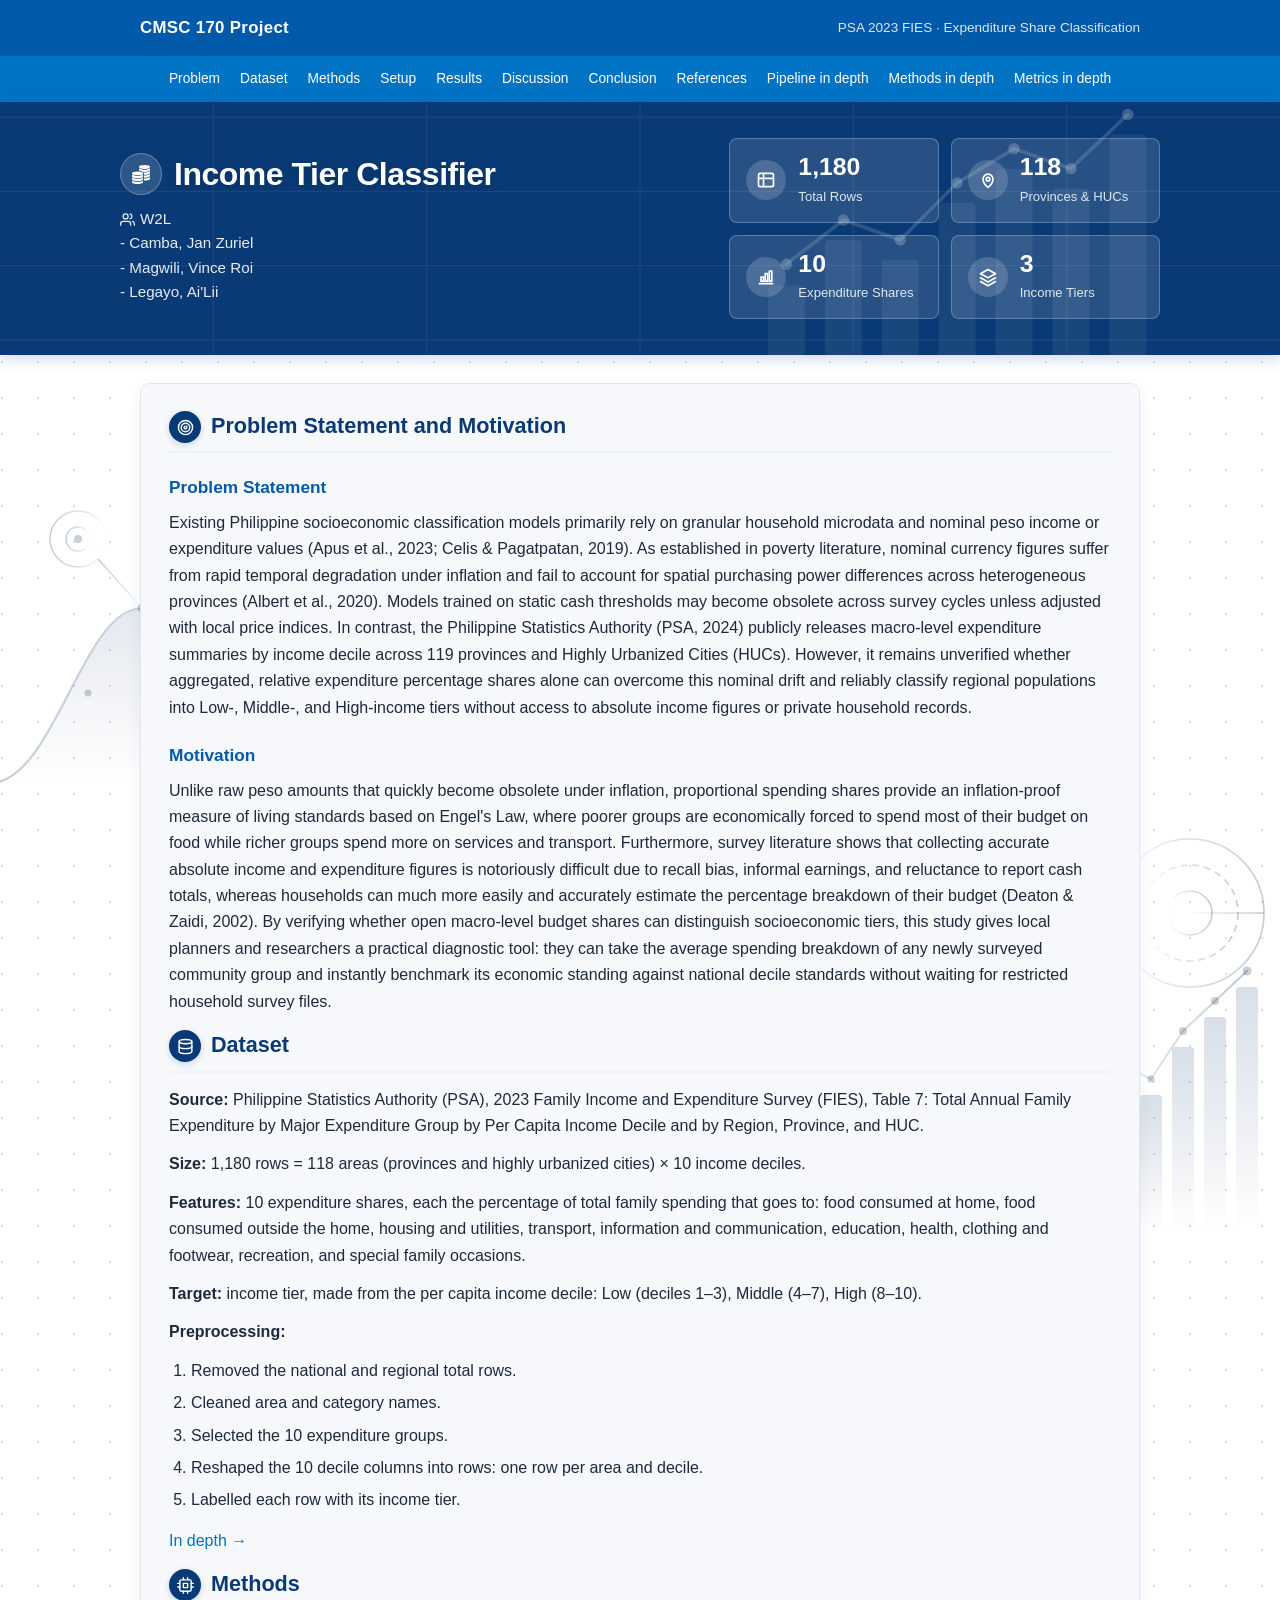
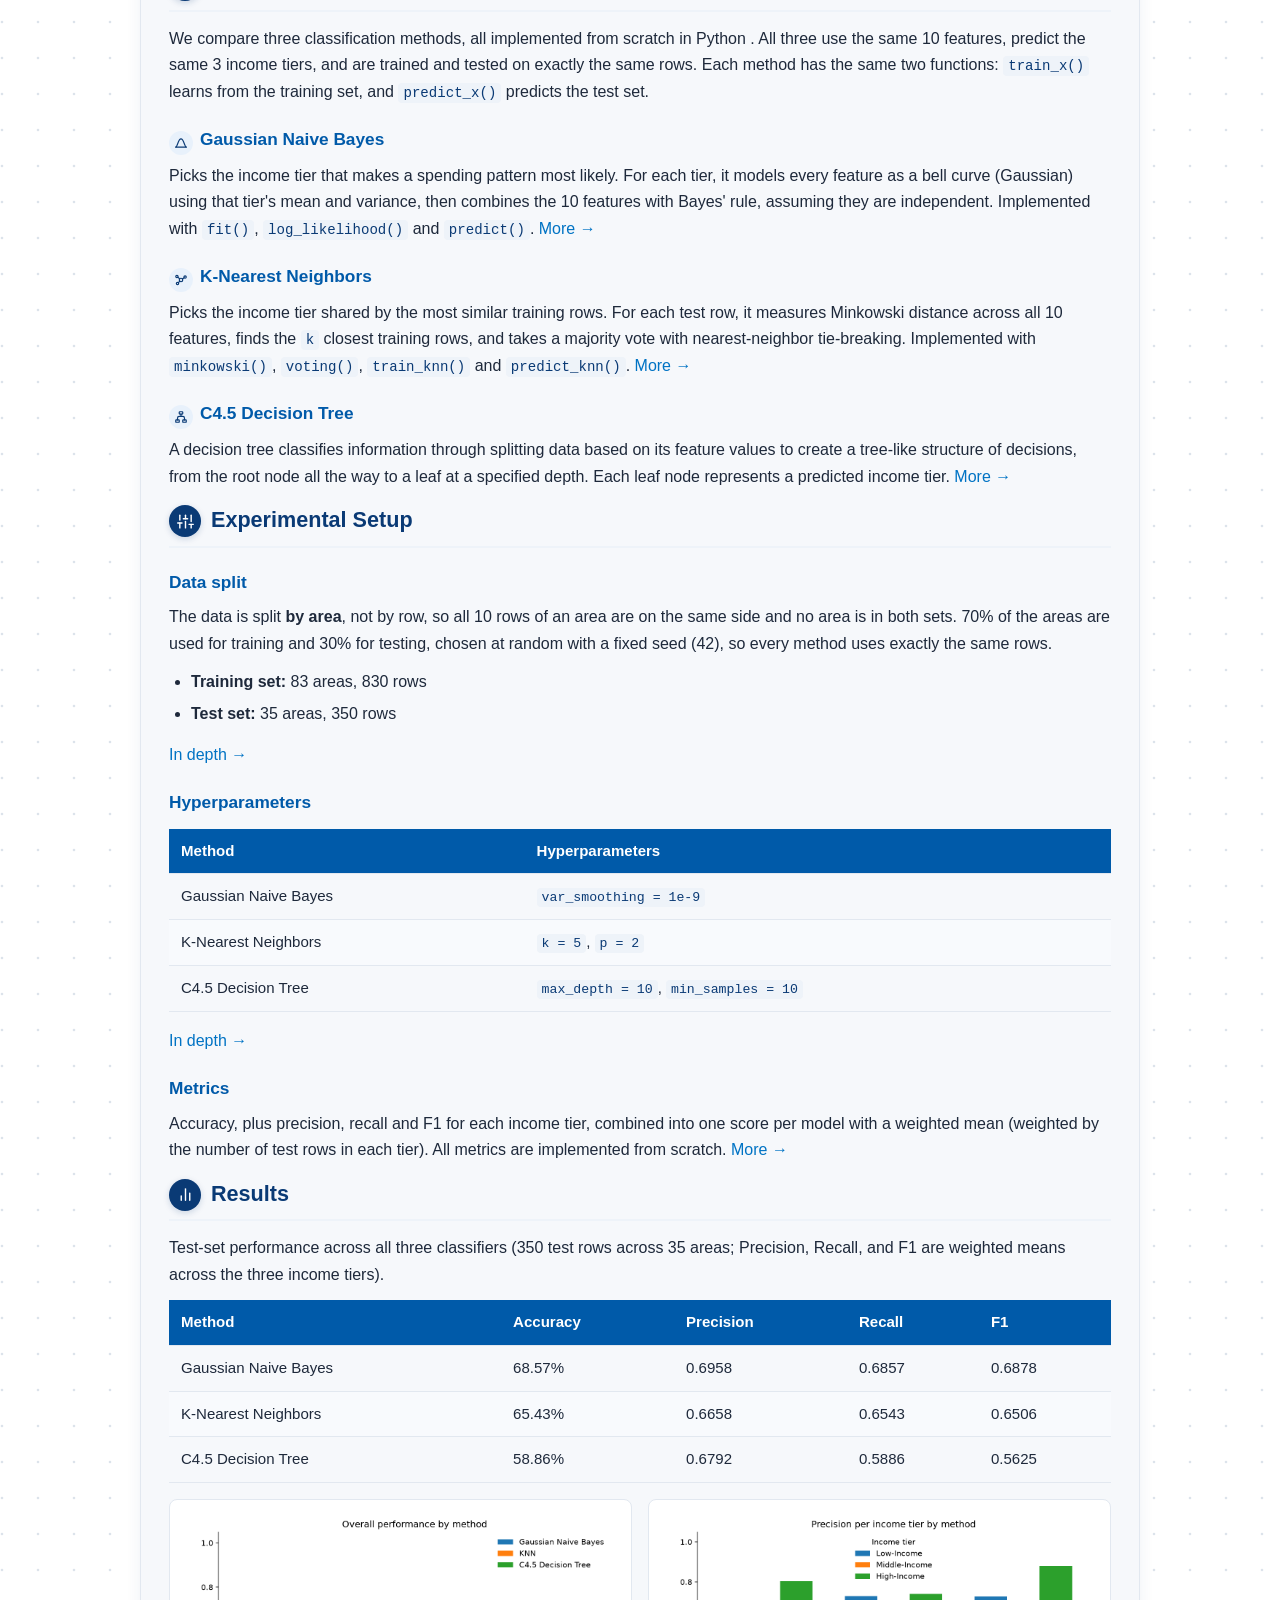
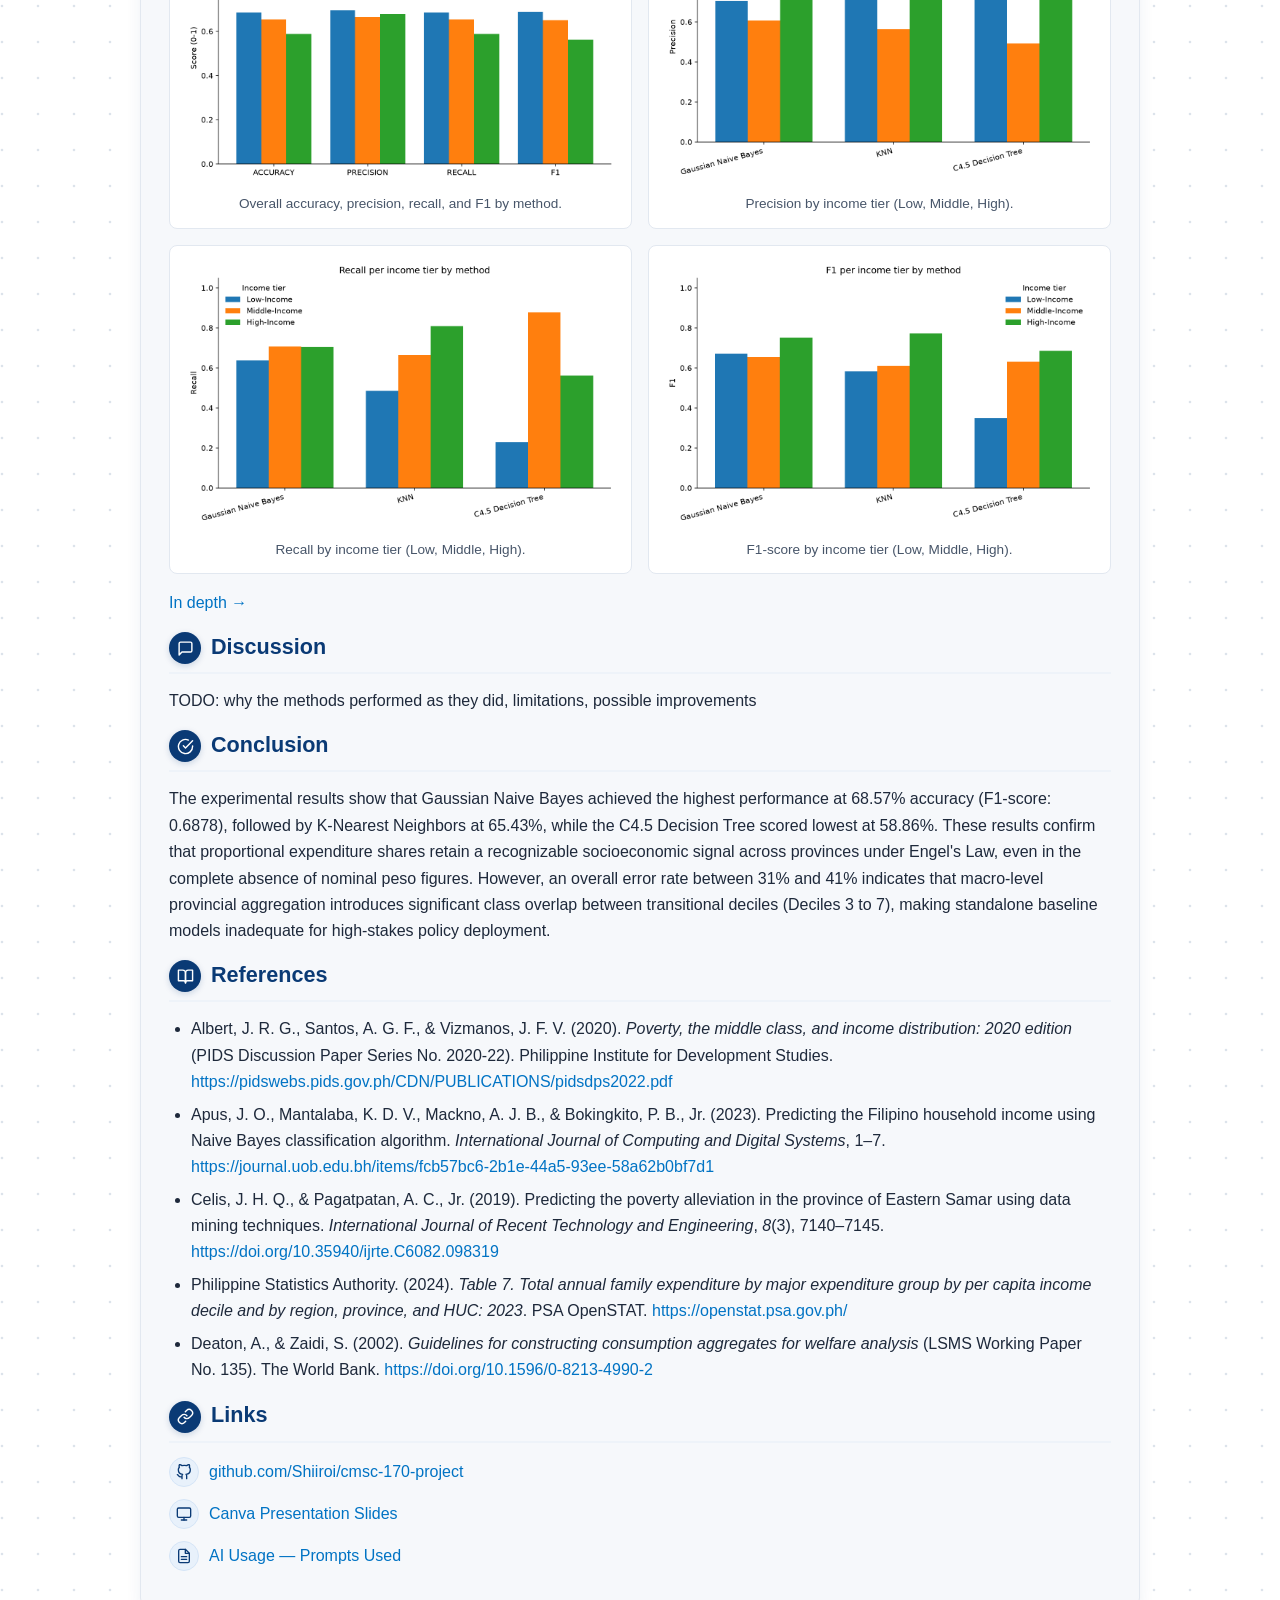
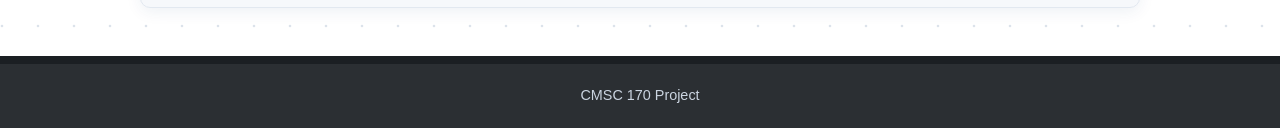
==== commit b2a8ffbb: "new test" ====
--- a/docs/index.html
+++ b/docs/index.html
@@ -185,7 +185,8 @@
                 </p>
 
                 <h3><span class="sub-icon" aria-hidden="true"><svg width="14" height="14" viewBox="0 0 24 24" fill="none" stroke="currentColor" stroke-width="2" stroke-linecap="round" stroke-linejoin="round"><rect x="9" y="3" width="6" height="4" rx="1" /><rect x="3" y="17" width="6" height="4" rx="1" /><rect x="15" y="17" width="6" height="4" rx="1" /><path d="M12 7v4M6 17v-3a3 3 0 0 1 3-3h6a3 3 0 0 1 3 3v3" /></svg></span>C4.5 Decision Tree</h3>
-                <p>TODO: short explanation <a href="methods.html#decision-tree">More →</a></p>
+                <p>A decision tree classifies information through splitting data based on its feature values to create a tree-like structure of decisions,
+                from the root node all the way to a leaf at a specified depth. Each leaf node represents a predicted income tier. <a href="methods.html#decision-tree">More →</a></p>
             </section>
 
             <!-- 5. Experimental setup -->
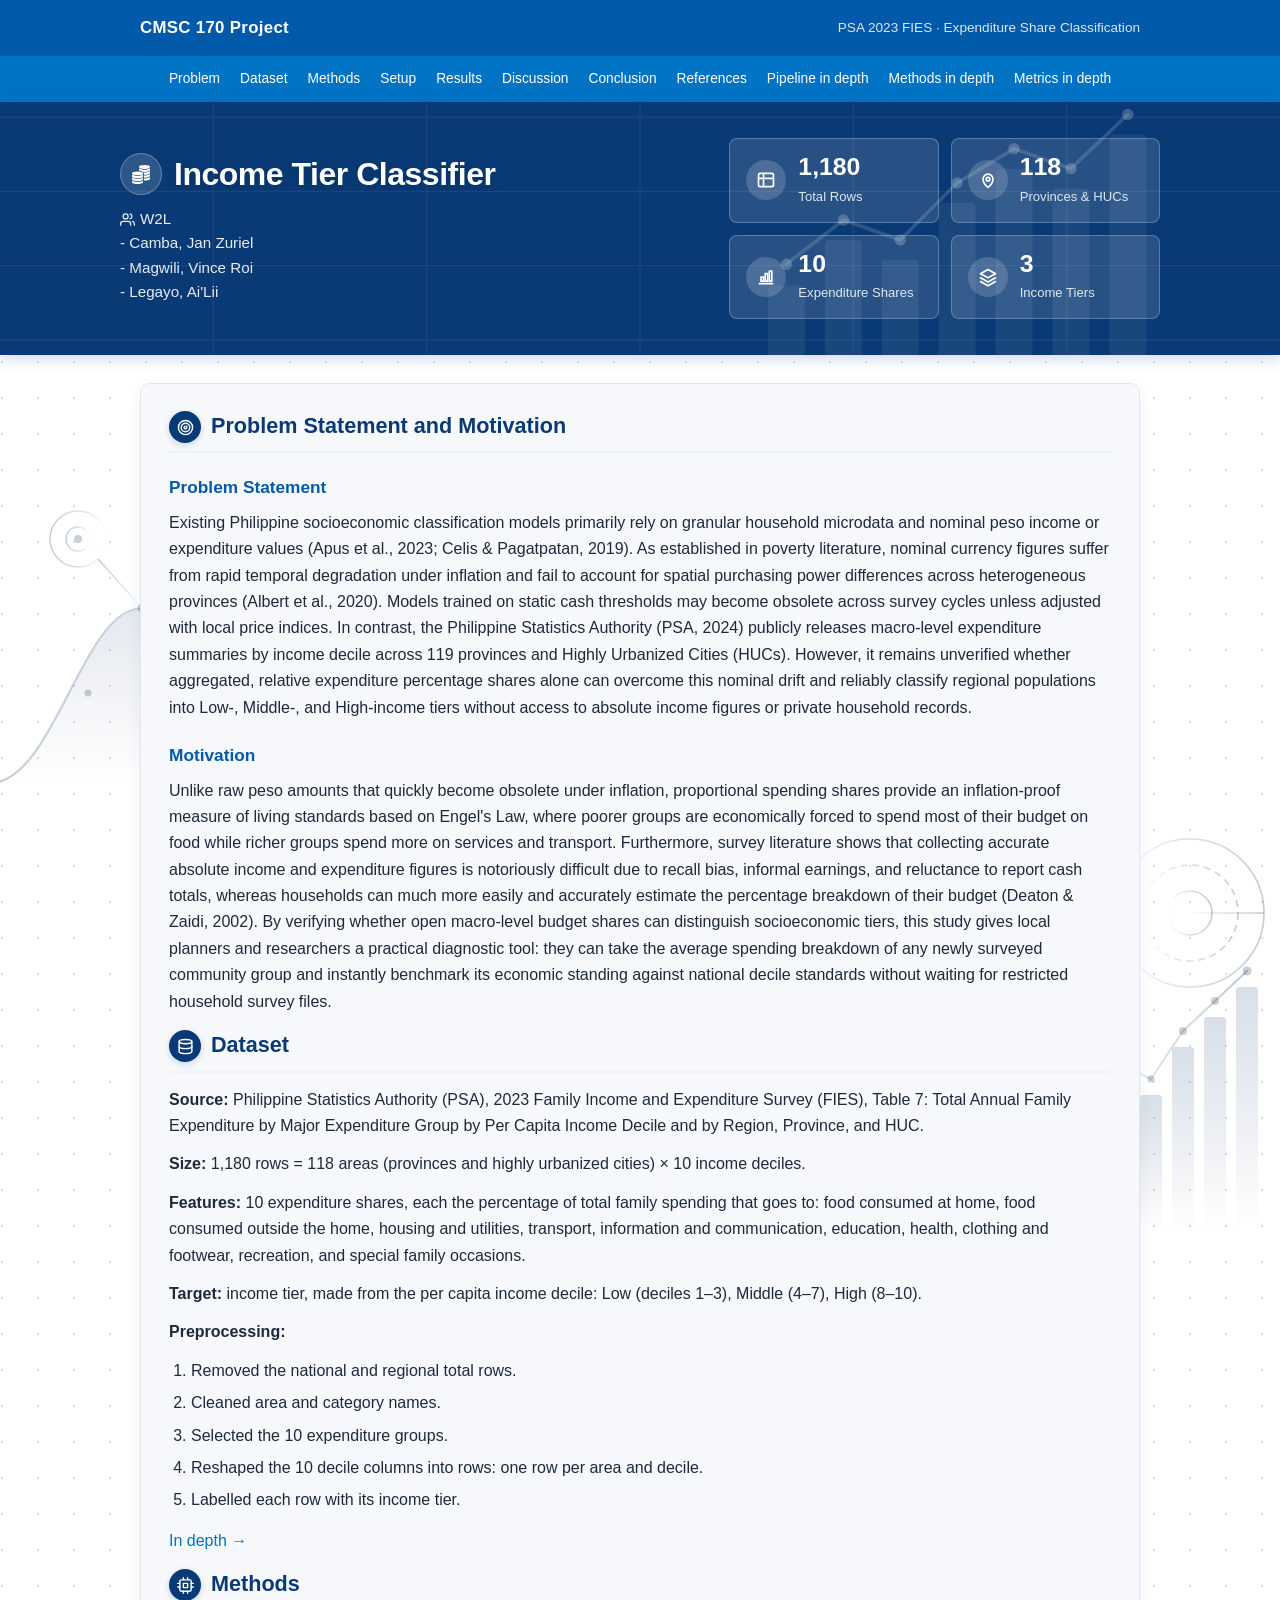
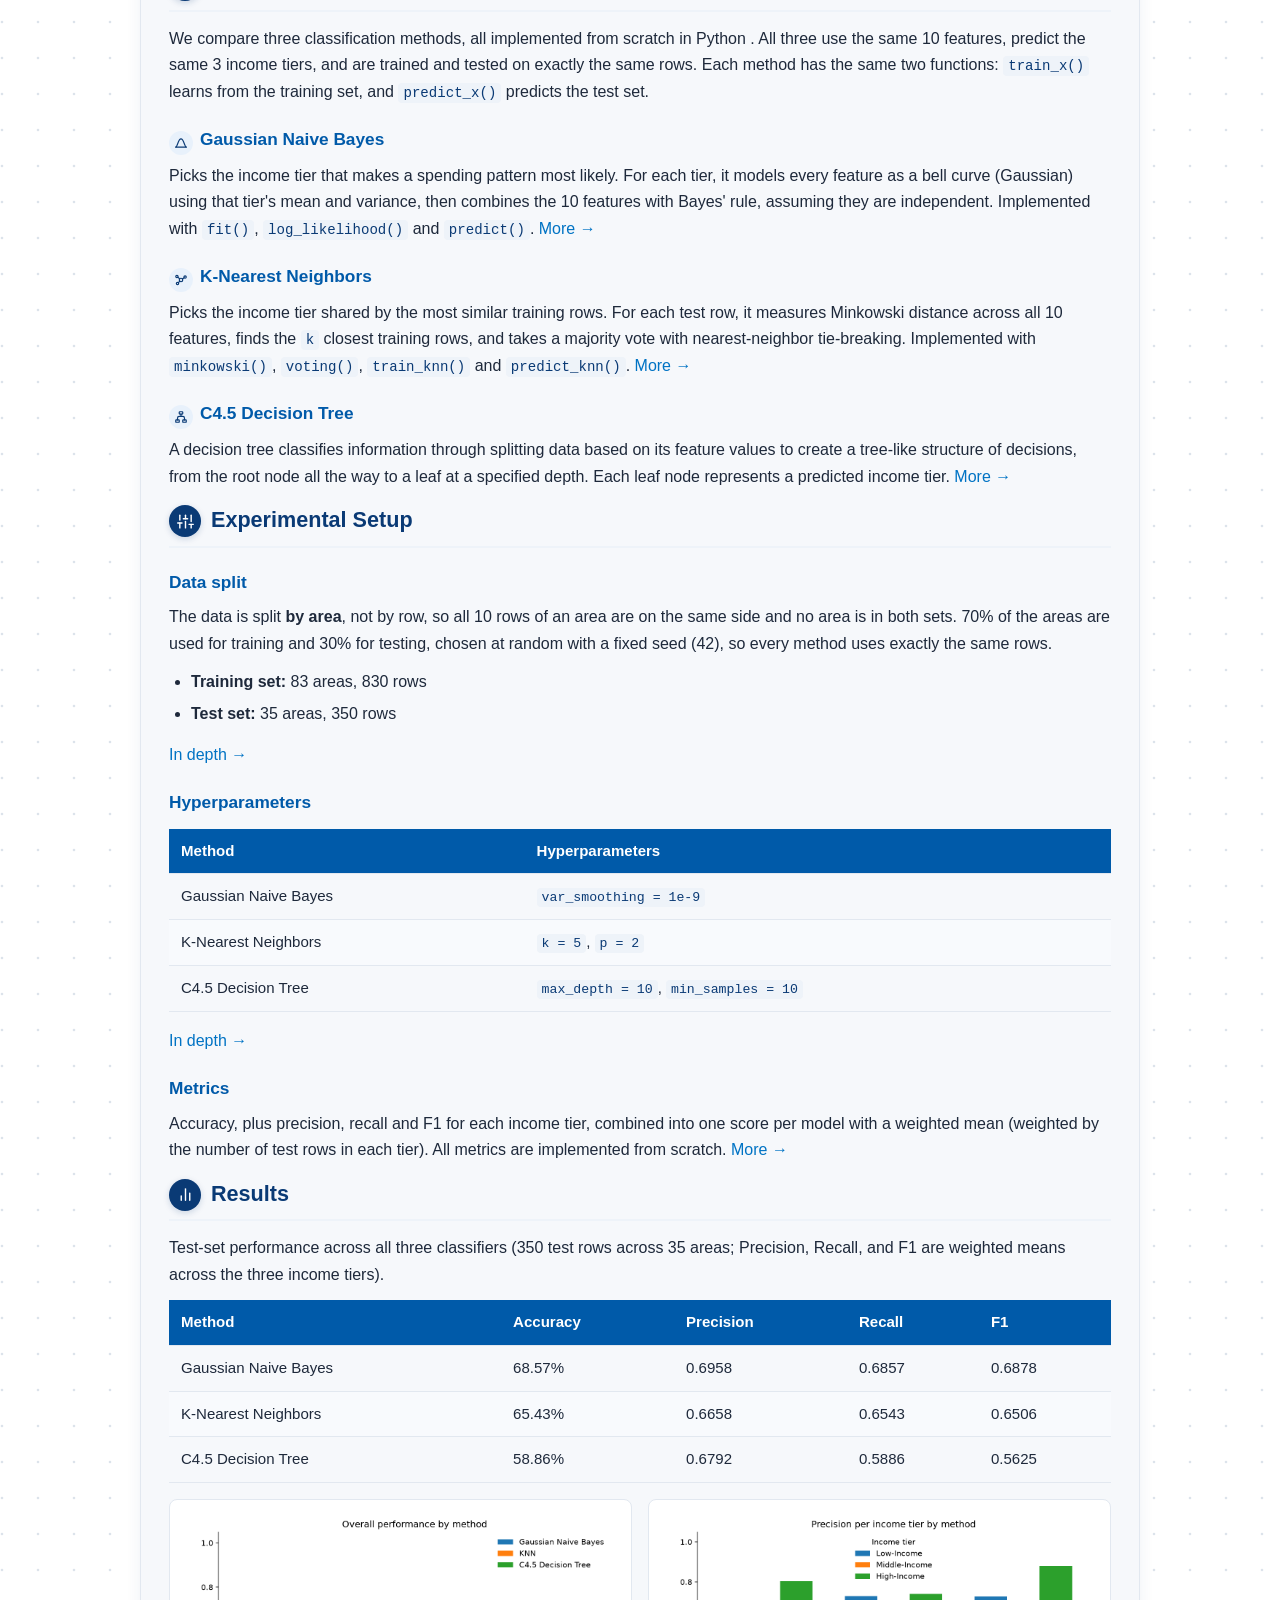
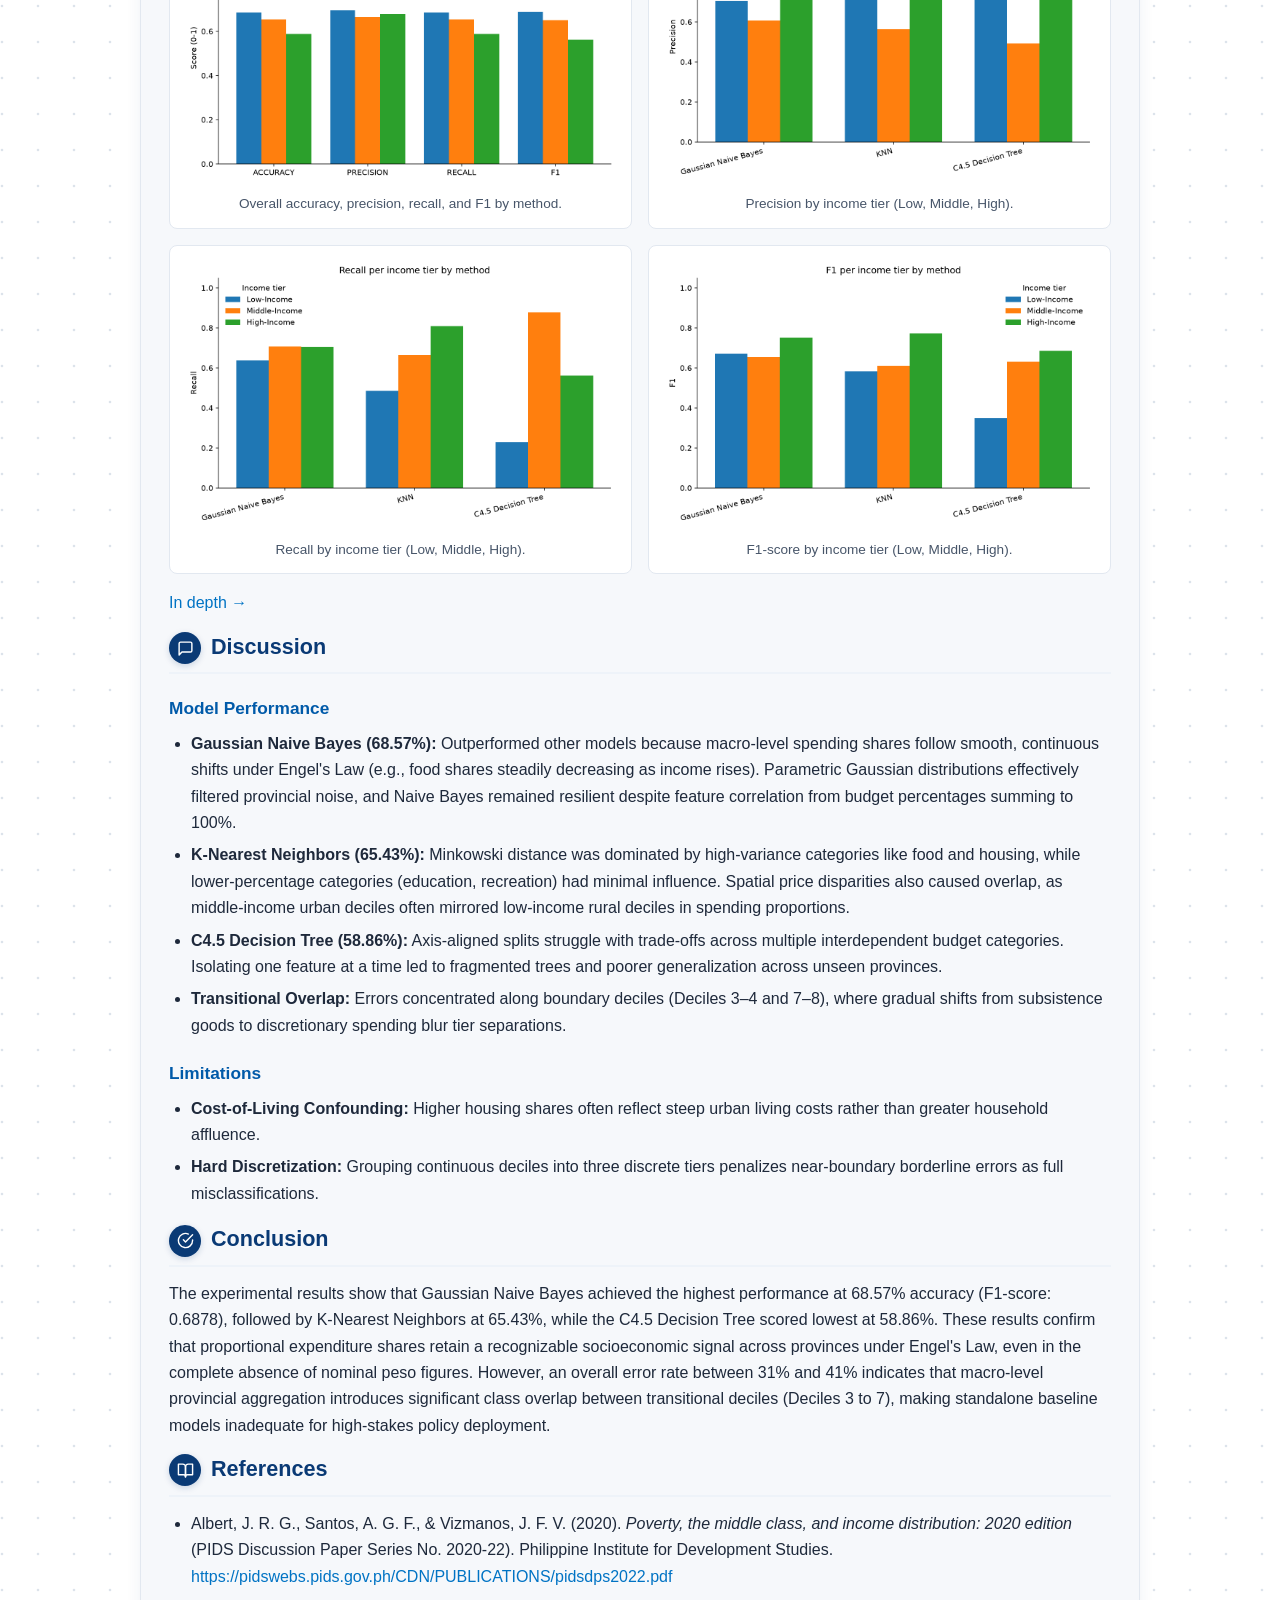
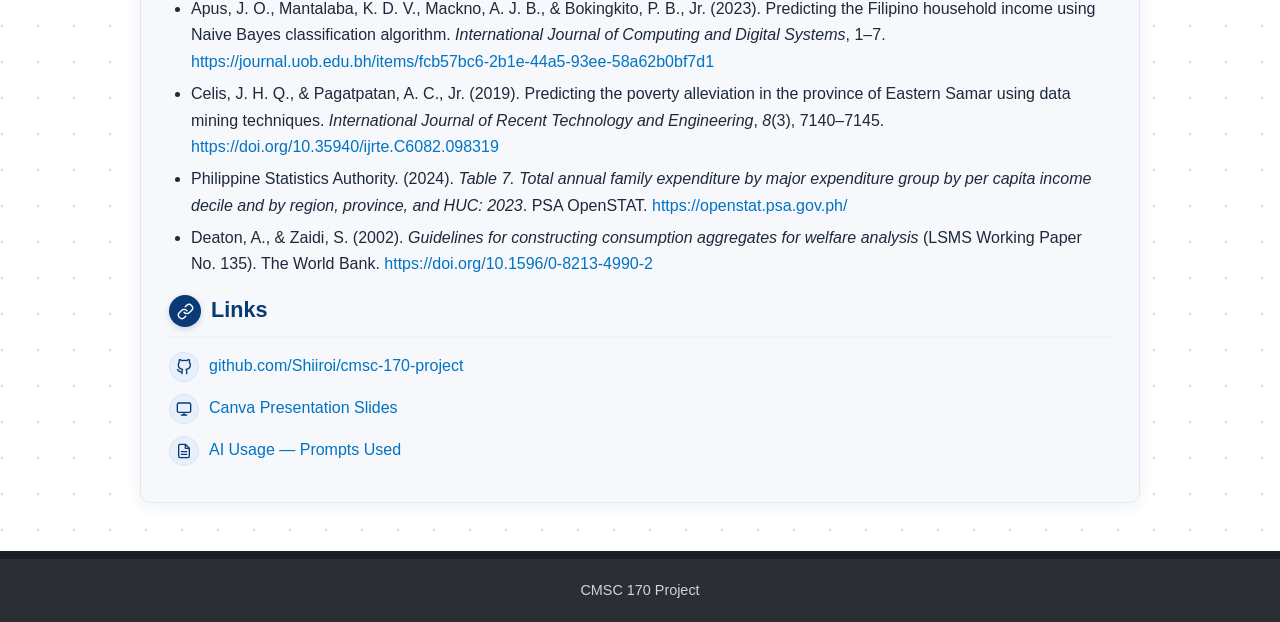
==== commit 443ab0c6: "docs: populate discussion section on index page" ====
--- a/docs/index.html
+++ b/docs/index.html
@@ -306,7 +306,32 @@
             <!-- 7. Discussion -->
             <section id="discussion">
                 <h2><span class="heading-icon" aria-hidden="true"><svg width="17" height="17" viewBox="0 0 24 24" fill="none" stroke="currentColor" stroke-width="2" stroke-linecap="round" stroke-linejoin="round"><path d="M21 15a2 2 0 0 1-2 2H7l-4 4V5a2 2 0 0 1 2-2h14a2 2 0 0 1 2 2z" /></svg></span>Discussion</h2>
-                <p>TODO: why the methods performed as they did, limitations, possible improvements</p>
+                <h3>Model Performance</h3>
+                <ul>
+                    <li><strong>Gaussian Naive Bayes (68.57%):</strong> Outperformed other models because
+                        macro-level spending shares follow smooth, continuous shifts under Engel's Law (e.g., food
+                        shares steadily decreasing as income rises). Parametric Gaussian distributions effectively
+                        filtered provincial noise, and Naive Bayes remained resilient despite feature correlation from
+                        budget percentages summing to 100%.</li>
+                    <li><strong>K-Nearest Neighbors (65.43%):</strong> Minkowski distance was dominated by
+                        high-variance categories like food and housing, while lower-percentage categories (education,
+                        recreation) had minimal influence. Spatial price disparities also caused overlap, as
+                        middle-income urban deciles often mirrored low-income rural deciles in spending proportions.</li>
+                    <li><strong>C4.5 Decision Tree (58.86%):</strong> Axis-aligned splits struggle with trade-offs
+                        across multiple interdependent budget categories. Isolating one feature at a time led to
+                        fragmented trees and poorer generalization across unseen provinces.</li>
+                    <li><strong>Transitional Overlap:</strong> Errors concentrated along boundary deciles (Deciles
+                        3–4 and 7–8), where gradual shifts from subsistence goods to discretionary spending blur tier
+                        separations.</li>
+                </ul>
+
+                <h3>Limitations</h3>
+                <ul>
+                    <li><strong>Cost-of-Living Confounding:</strong> Higher housing shares often reflect steep urban
+                        living costs rather than greater household affluence.</li>
+                    <li><strong>Hard Discretization:</strong> Grouping continuous deciles into three discrete tiers
+                        penalizes near-boundary borderline errors as full misclassifications.</li>
+                </ul>
             </section>
 
             <!-- 8. Conclusion -->
